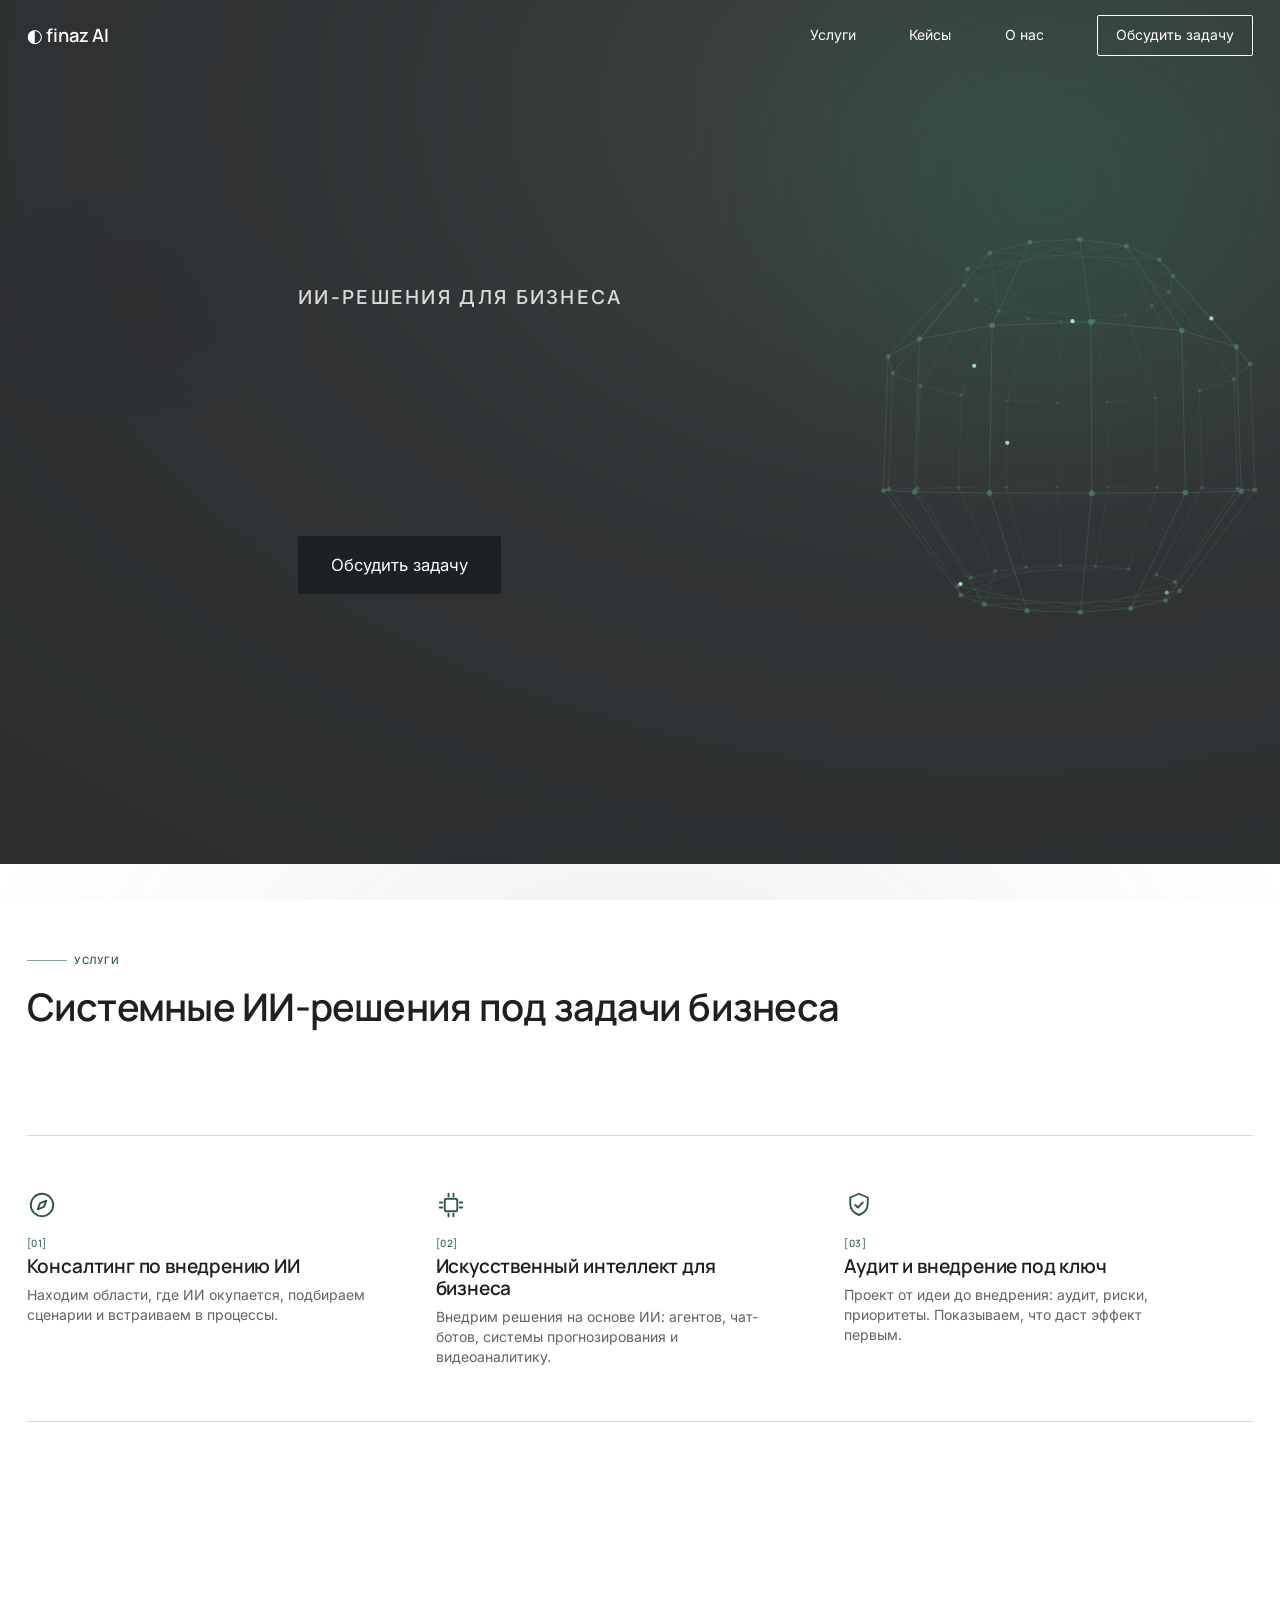
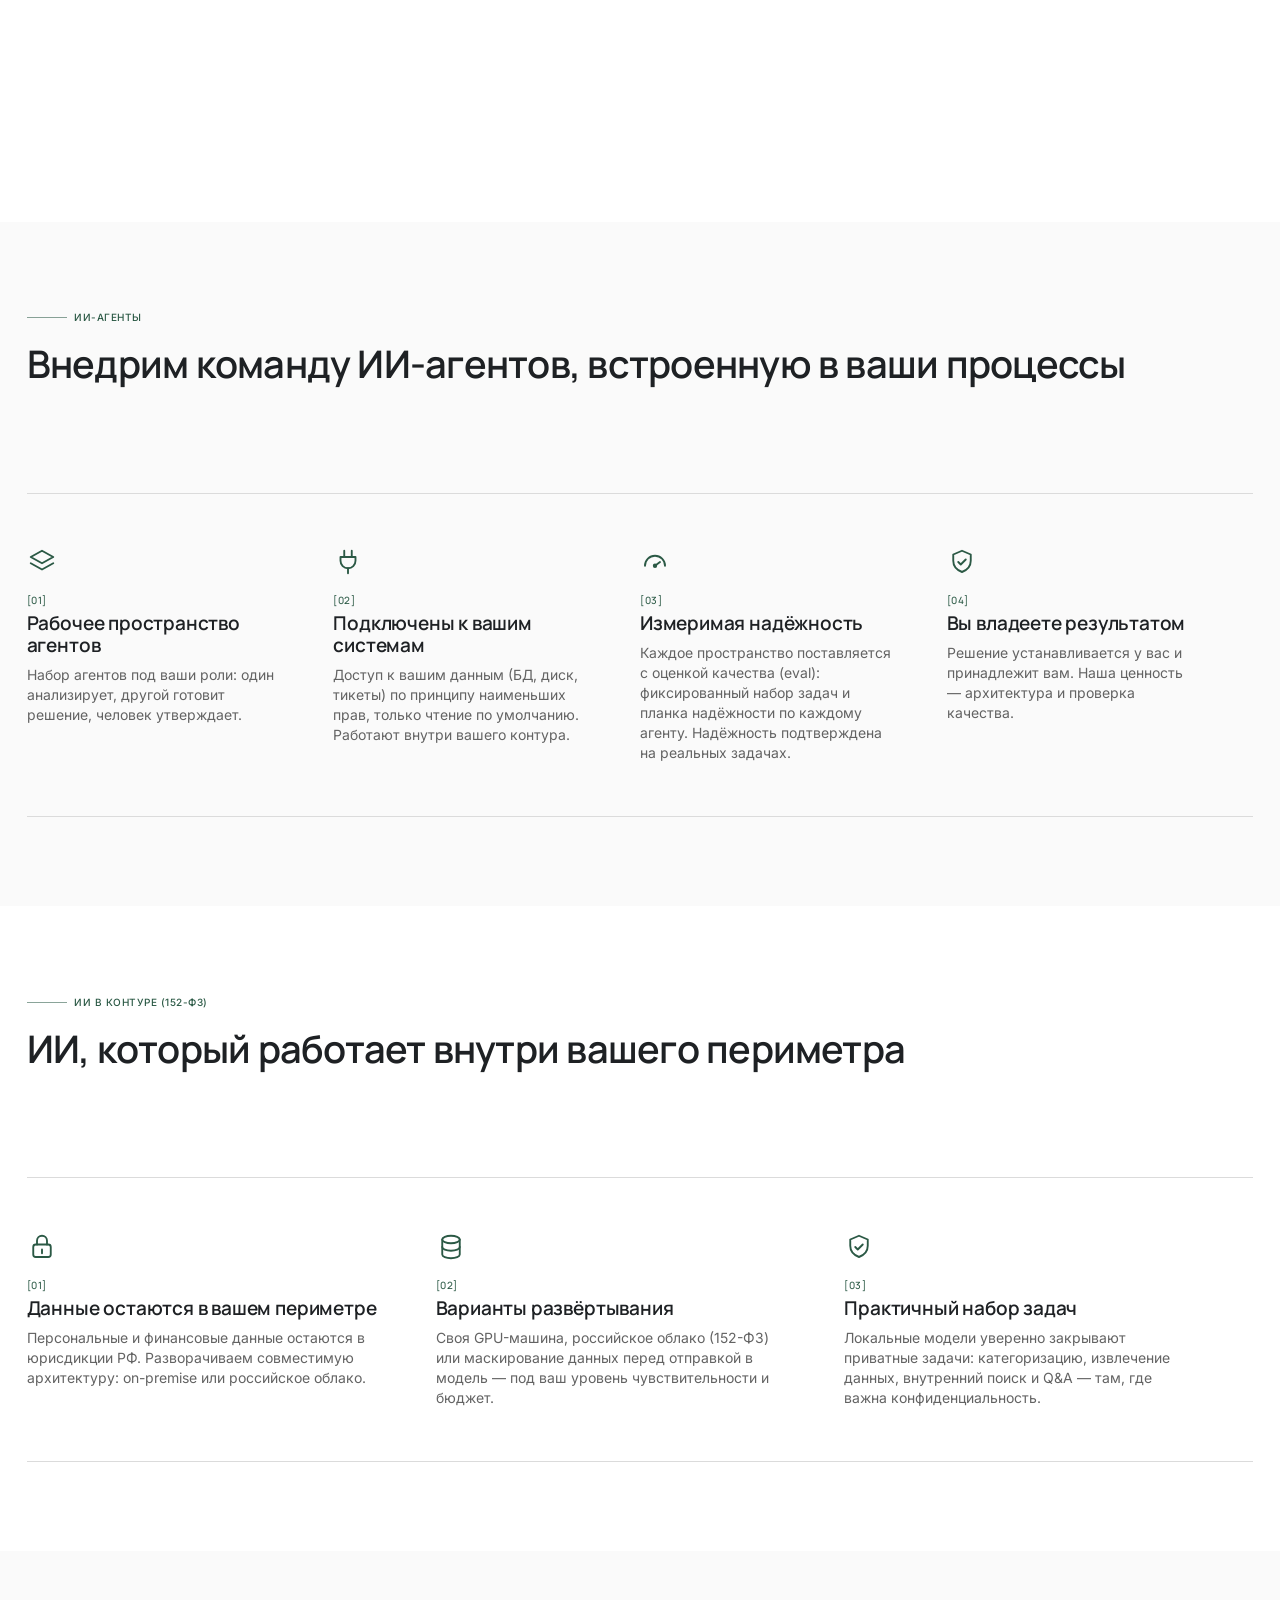
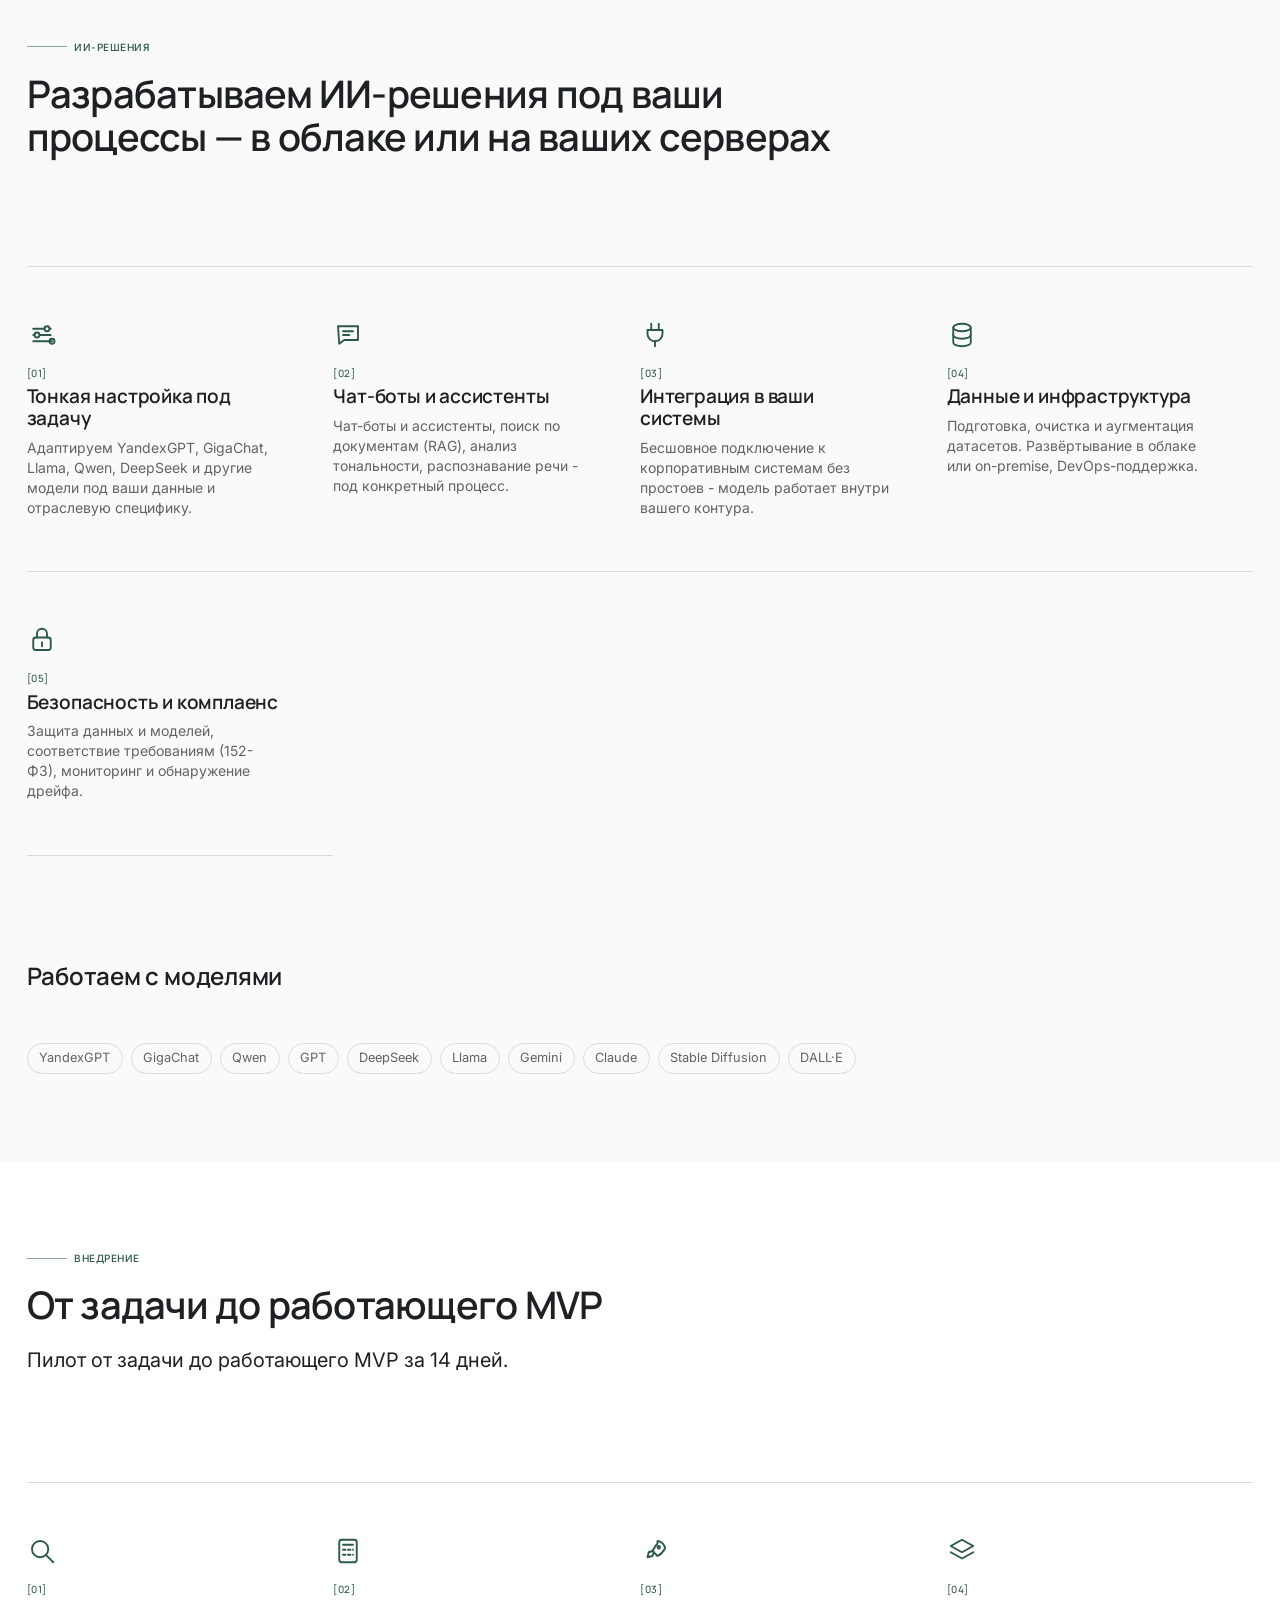
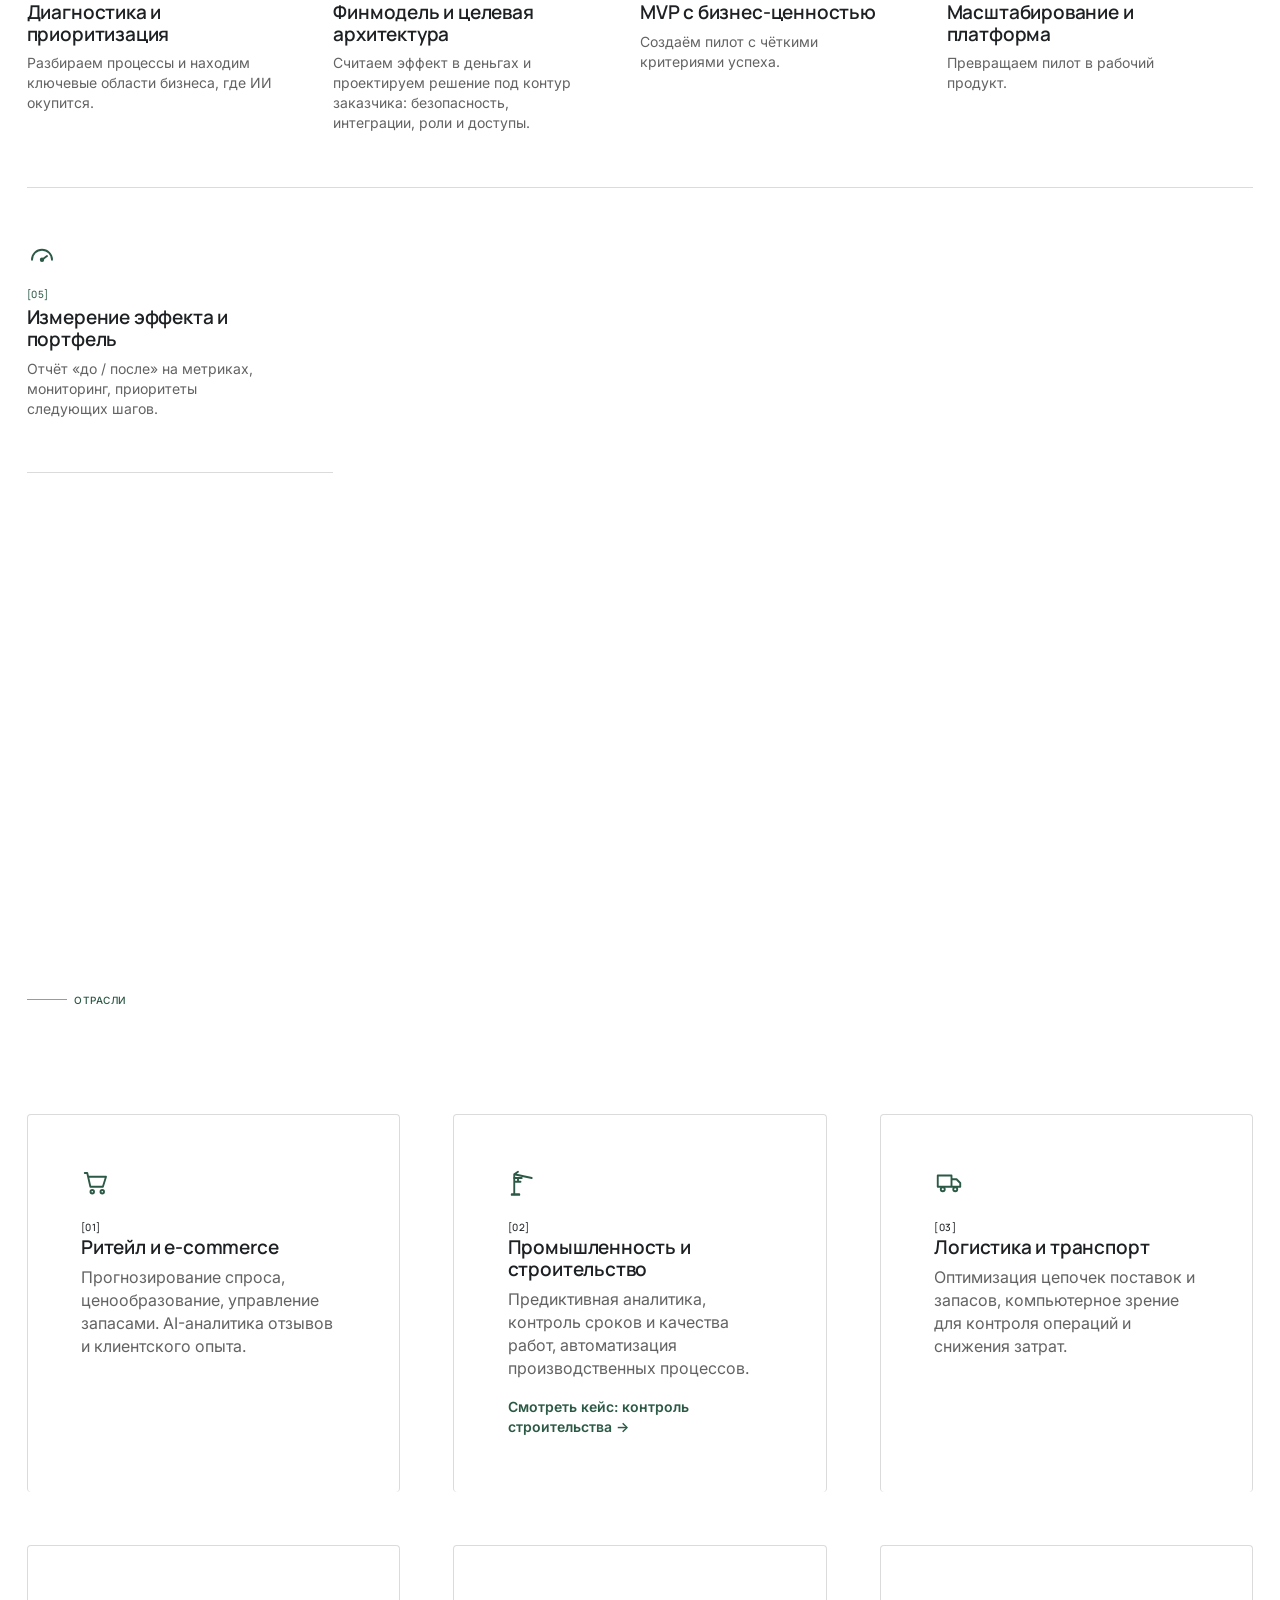
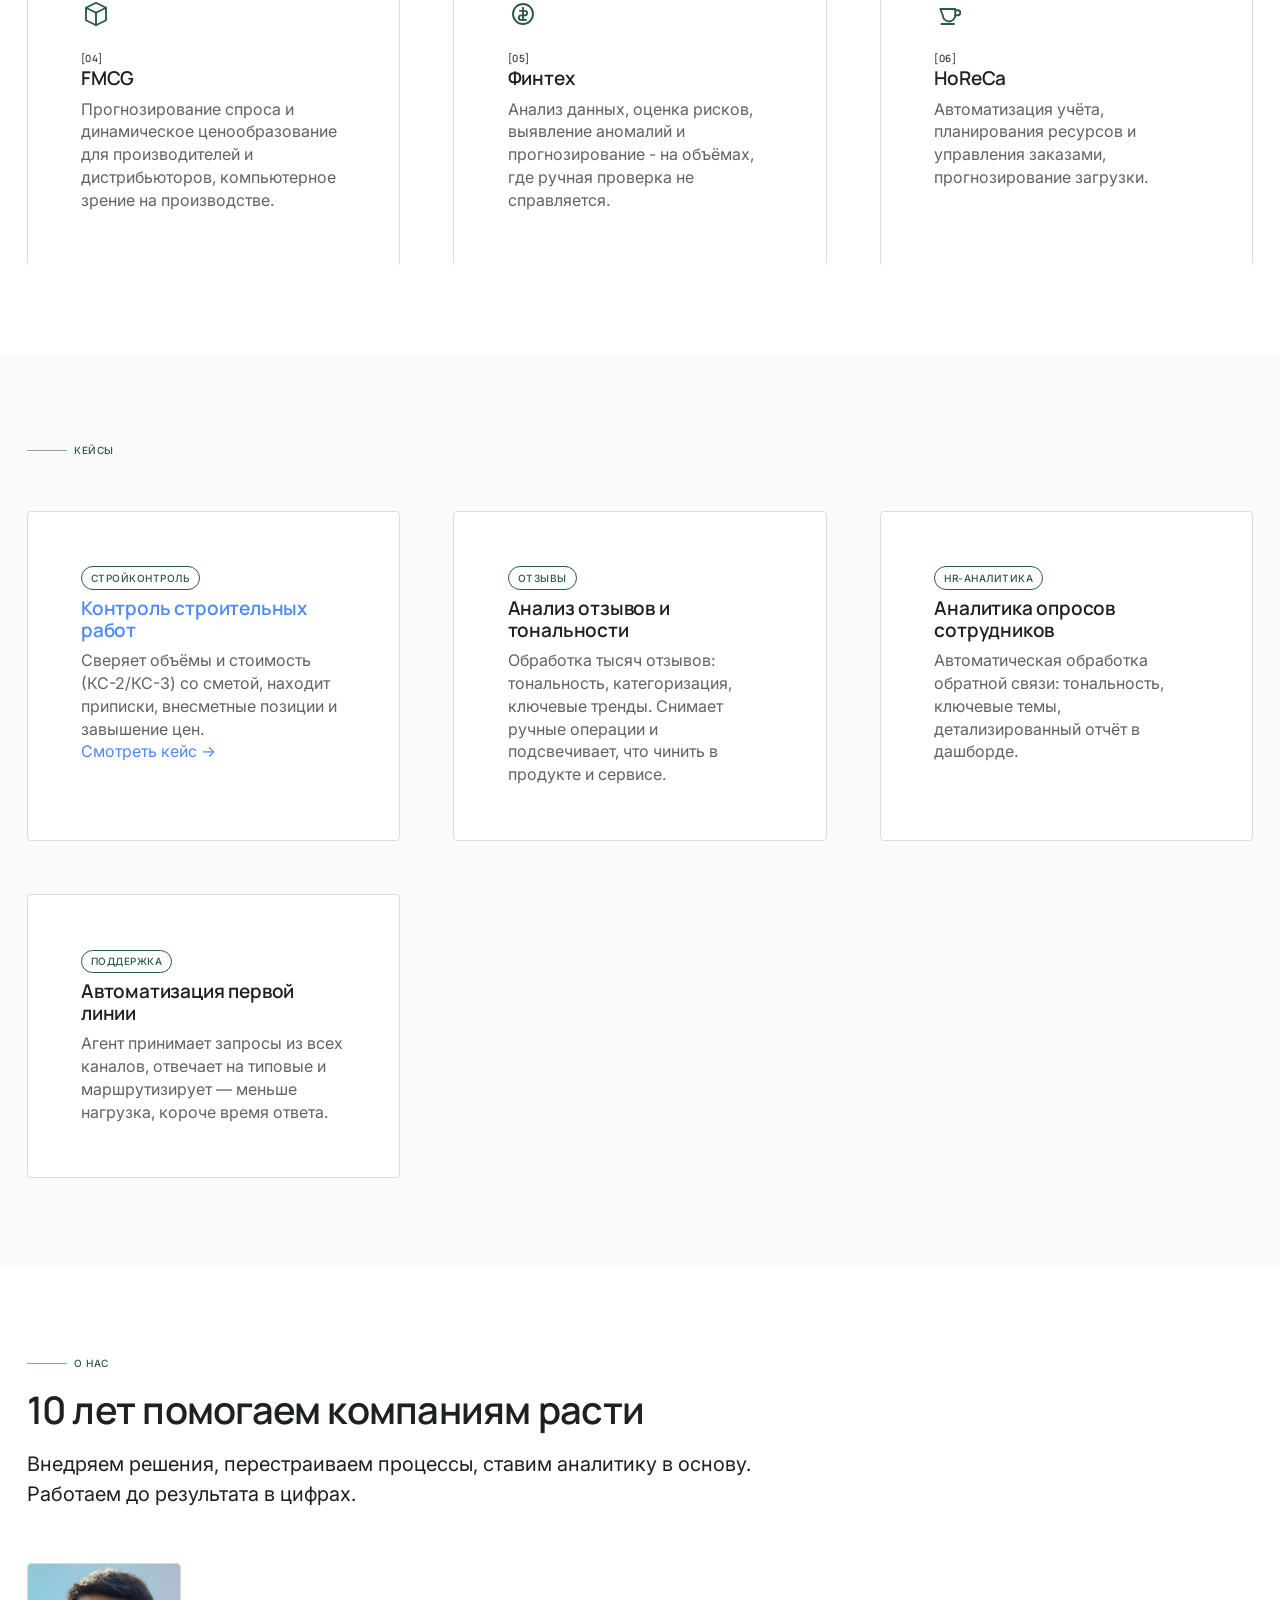
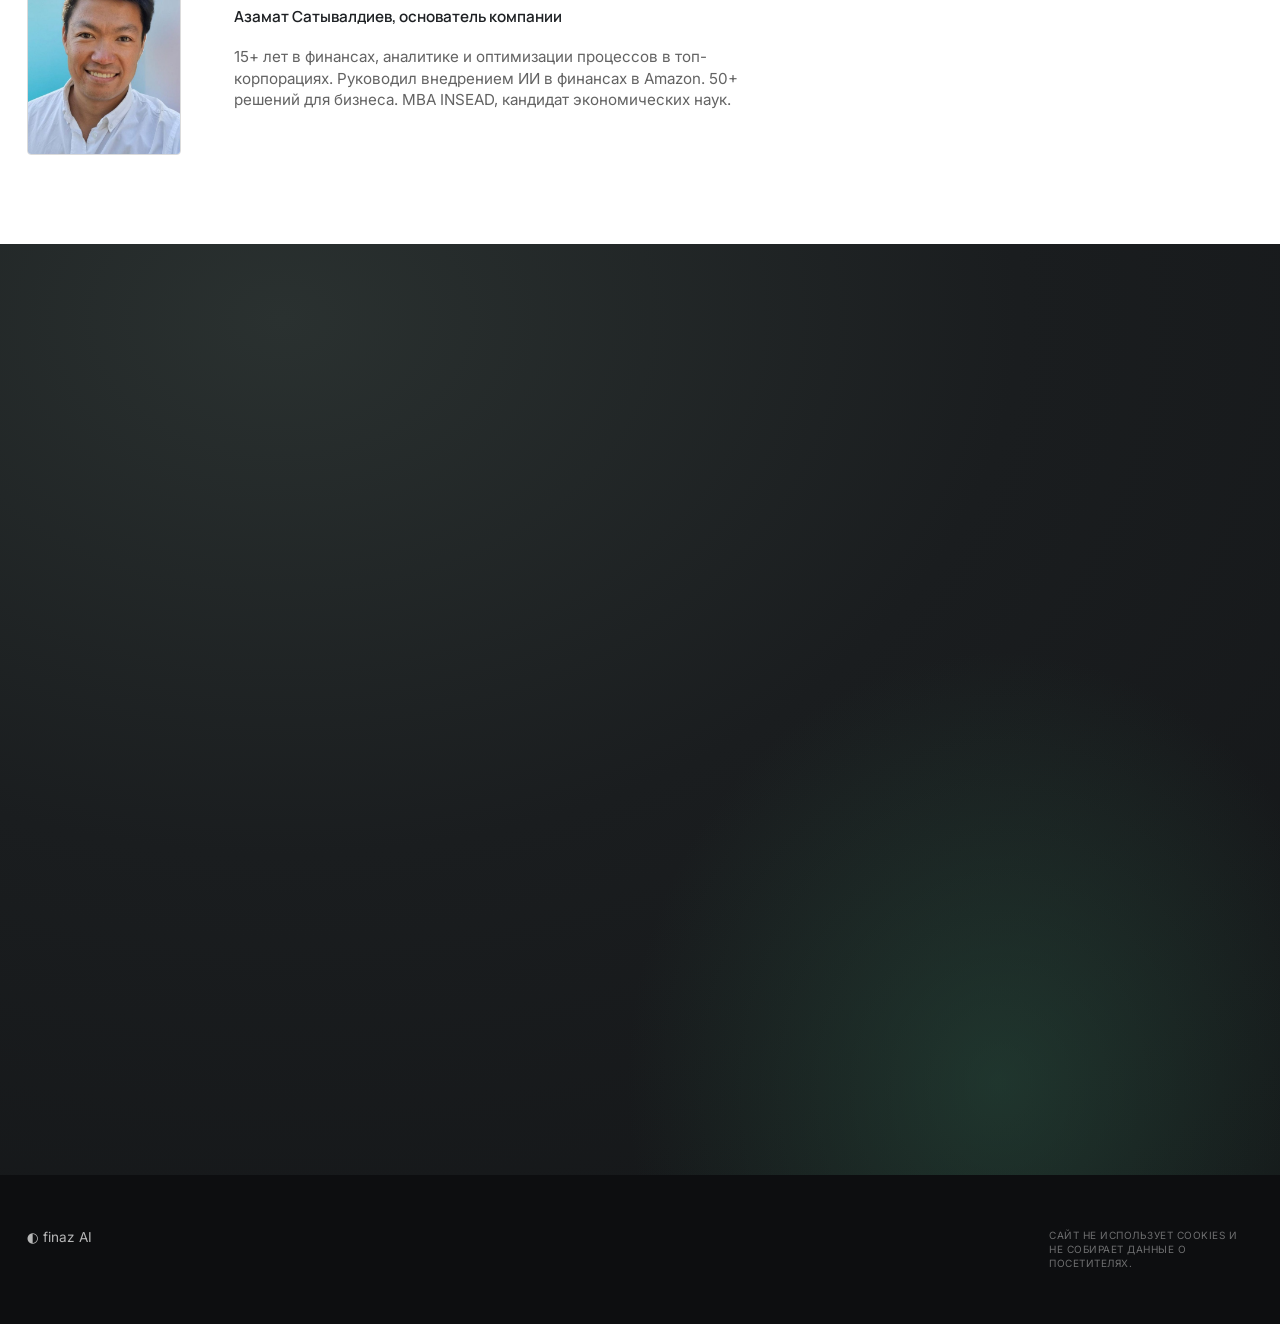
==== index.html @ cb2dfe04 "version local asset URLs so a deploy actually invalidates the cache GitHub Pages serves tokens.css /" ====
<!doctype html>
<html lang="ru">
<head>
  <meta charset="utf-8" />
  <meta name="viewport" content="width=device-width, initial-scale=1" />
  <title>finaz AI — ИИ-решения для бизнеса</title>
  <meta name="description" content="Создаём системные ИИ-решения: сначала диагностика процессов и финмодель эффекта, потом код. Фокус на измеримой ценности." />
  <!-- Favicon as an inline data-URI: the ◐ mark, no extra file to serve and
       no 404 in the console when the browser asks for /favicon.ico. -->
  <link rel="icon" href="data:image/svg+xml,%3Csvg xmlns='http://www.w3.org/2000/svg' viewBox='0 0 32 32'%3E%3Ccircle cx='16' cy='16' r='13' fill='none' stroke='%232b5945' stroke-width='3'/%3E%3Cpath d='M16 3a13 13 0 0 0 0 26z' fill='%232b5945'/%3E%3C/svg%3E" />
  <!-- Link preview for when the URL is pasted into Telegram/WhatsApp.
       og:url and og:image must be absolute - relative paths are not
       resolved by the scrapers. Update both if the domain changes. -->
  <meta property="og:type" content="website" />
  <meta property="og:title" content="finaz AI — ИИ-решения для бизнеса" />
  <meta property="og:description" content="15 лет помогаем компаниям расти: внедрение решений, перестройка процессов, аналитика в основе решений." />
  <meta property="og:url" content="https://financeazamat.github.io/finaz/" />
  <meta property="og:image" content="https://financeazamat.github.io/finaz/images/07-dashboard-analytics.jpg" />
  <!-- ?v= is a cache buster. GitHub Pages serves these with
       cache-control: max-age=600 and no fingerprint in the filename, so
       without it the browser keeps a stale copy after a deploy. BUMP THE
       NUMBER on every publish where tokens.css / bg.css / hero.js change. -->
  <link rel="stylesheet" href="tokens.css?v=7" />
  <link rel="stylesheet" href="bg.css?v=7" />
  <link rel="preconnect" href="https://fonts.googleapis.com" />
  <link rel="preconnect" href="https://fonts.gstatic.com" crossorigin />
  <link href="https://fonts.googleapis.com/css2?family=Manrope:wght@400;500;600;700&family=Inter:wght@400;500;600&display=swap&subset=cyrillic,latin" rel="stylesheet" />
  <style>
    *,*::before,*::after{box-sizing:border-box;margin:0;padding:0}
    html{scroll-behavior:smooth;-webkit-font-smoothing:antialiased;text-rendering:optimizeLegibility}
    body{font-family:var(--font-text);font-size:var(--body);line-height:var(--lh-body);color:var(--ink);background:var(--paper);overflow-x:hidden}
    .wrap{max-width:var(--max-width);margin-inline:auto;padding-inline:var(--gutter);position:relative}
    .narrow{max-width:52rem}

    /* --- Caption tier: 10px / 0.05em, the layer the display type is
       measured against. Applies to kickers, eyebrows, numbers, tags. --- */
    .kicker,.eyebrow,.num,.tag,.stack .k{
      font-size:var(--caption);letter-spacing:var(--tracking-caption);
      text-transform:uppercase;font-weight:500}
    h1,h2,h3{font-family:"Manrope",var(--font-display);font-weight:600;letter-spacing:var(--tracking-tight)}
    .logo,.num,.big,.intro-lede{font-family:"Manrope",var(--font-display)!important}
    h1{font-size:clamp(2.1rem,5vw,var(--h1));line-height:var(--lh-tight);text-wrap:balance}
    h2{font-size:clamp(1.5rem,3.2vw,var(--h2));line-height:var(--lh-snug);margin-bottom:var(--space-s);text-wrap:balance}
    h3{font-size:var(--h5);line-height:var(--lh-snug);margin-bottom:.4em;letter-spacing:-.01em}
    p{color:var(--muted-2);max-width:62ch}
    p+p{margin-top:var(--space-s)}
    strong{color:var(--ink);font-weight:600}
    a{color:var(--link);text-decoration:none;transition:color var(--dur) var(--ease)}
    a:hover{color:var(--ink)}

    /* anchored sections clear the fixed nav */
    section[id]{scroll-margin-top:84px}

    /* Nav */
    .nav{position:fixed;inset:0 0 auto 0;z-index:50;display:flex;align-items:center;justify-content:space-between;height:72px;padding-inline:var(--gutter);color:var(--paper);transition:background var(--dur) var(--ease),backdrop-filter var(--dur) var(--ease),color var(--dur) var(--ease),border-color var(--dur) var(--ease);border-bottom:1px solid transparent}
    .nav.scrolled{background:rgba(255,255,255,.9);backdrop-filter:blur(10px);color:var(--ink);border-bottom-color:var(--line)}
    .nav a{color:inherit}
    .nav .logo{font-family:var(--font-display);font-weight:600;font-size:1.15rem;letter-spacing:-.01em}
    .nav .links{display:flex;align-items:center;gap:var(--space-m)}
    .nav .links a.txtlink{font-size:var(--small)}
    @media(max-width:820px){.nav .links{gap:var(--space-s)}}
    @media(max-width:720px){.nav .links a.txtlink{display:none}}
    .btn{font-family:var(--font-text);font-size:var(--small);padding:.7em 1.3em;border:1px solid currentColor;border-radius:2px;background:transparent;color:inherit;cursor:pointer;transition:background var(--dur) var(--ease),color var(--dur) var(--ease),transform var(--dur-fast) var(--ease);display:inline-block}
    .btn:hover{background:var(--ink);color:var(--paper)}
    .nav.scrolled .btn:hover{background:var(--ink);color:var(--paper)}
    .btn:active{transform:translateY(1px)}
    .btn--solid{background:var(--ink);color:var(--paper);border-color:var(--ink)}
    .btn--solid:hover{background:var(--accent);border-color:var(--accent);color:#fff}
    .btn--lg{font-size:1.05rem;padding:.95em 1.9em}

    /* Hero */
    .hero{position:relative;overflow:hidden;min-height:96vh;display:grid;align-items:center;color:var(--paper);background:radial-gradient(120% 120% at 78% 12%,rgba(42,49,48,.9) 0%,rgba(26,29,31,.9) 46%,rgba(20,22,24,.9) 100%)}
    /* accent aurora bloom — the Palantir "glow" tell */
    .hero::after{content:"";position:absolute;inset:0;background:radial-gradient(42% 55% at 82% 22%,rgba(43,89,69,.5),transparent 68%);pointer-events:none;transform:translateY(var(--drift,0))}
    /* Layer order in the hero: gradient (element bg) < aurora ::after <
       chip canvas (z1) < copy (z2). */
    #hero-dots{position:absolute;inset:0;z-index:1;pointer-events:none}
    /* On phones the copy spans full width and the right-anchored 3D cloud
       lands under the headline - fade it there so type wins. */
    @media(max-width:720px){#hero-dots{opacity:.4}}
    /* Copy sits above the aurora ::after and the dot canvas. */
    .hero .wrap{position:relative;z-index:2}
    /* 15ch was tuned for the 80px h1; at 56px it forces 3 short lines. */
    .hero h1{max-width:19ch}
    .hero .lede{color:rgba(255,255,255,.82);font-size:clamp(1.05rem,2.4vw,1.2rem);margin-top:var(--space-s);max-width:56ch}
    .hero .cta{margin-top:var(--space-m);display:flex;gap:var(--space-s);flex-wrap:wrap}
    .kicker{font-family:var(--font-text);color:#fff;opacity:.7;margin-bottom:var(--space-s)}
    /* Hero kicker is bumped well off the 10px caption tier - it reads as a
       standfirst above the H1, not a micro-label. */
    .hero .kicker{font-size:clamp(.95rem,1.7vw,1.2rem);letter-spacing:.12em;opacity:.82}

    /* Sections + smooth seams between blocks */
    .section{padding-block:var(--section-v);position:relative}
    /* Section fills carry alpha so the fixed .bg wash (bg.css) tints
       them instead of every block being flat paper. It is a soft
       gradient with no edges in it, so this can sit lower than it had to
       when a drawn mesh was back there. */
    .section--alt{background:rgba(249,249,249,.72)}
    .section--dark{background:rgba(32,36,38,.94);color:var(--paper)}
    .section--dark h2{color:#fff}
    .section--dark p{color:rgba(255,255,255,.72)}
    /* soft gradient seam so the dark block eases in/out rather than hard-cutting */
    .section--dark::before,.section--dark::after{content:"";position:absolute;left:0;right:0;height:64px;pointer-events:none}
    .section--dark::before{top:0;background:linear-gradient(rgba(32,36,38,.55),rgba(32,36,38,0))}
    .section--dark::after{bottom:0;background:linear-gradient(rgba(32,36,38,0),rgba(32,36,38,.55))}
    /* accent aurora bloom on dark sections */
    .section--dark{overflow:hidden}
    .section--dark .wrap{position:relative;z-index:1}
    .section--dark .glow{position:absolute;inset:0;pointer-events:none;background:radial-gradient(40% 60% at 88% 8%,rgba(43,89,69,.42),transparent 66%)}
    /* eyebrow gets a leading hairline rule — the caption tier made structural */
    .eyebrow{font-family:var(--font-text);color:var(--accent);margin-bottom:var(--space-s);display:flex;align-items:center;gap:.75em}
    .eyebrow::before{content:"";width:2.5rem;height:1px;background:currentColor;opacity:.55;flex:none}
    .section--dark .eyebrow{color:#7fb59d}
    .lead{font-size:var(--lede);line-height:1.5;color:var(--ink);max-width:60ch;margin-bottom:var(--space-s)}
    .section--dark .lead{color:#fff}
    .section-note{font-size:.95rem;max-width:62ch}

    /* Founder card: portrait + short bio. The <img> currently points at a
       silhouette placeholder data-URI; drop his photo in at
       images/azamat.jpg and swap the src (portrait crop, ~4:5). */
    .founder{display:flex;gap:var(--space-m);align-items:center;margin-top:var(--space-m);flex-wrap:wrap}
    .founder-photo{flex:none;width:154px;height:192px;border-radius:4px;overflow:hidden;
      border:1px solid var(--line);background:var(--paper-soft)}
    .founder-photo img{width:100%;height:100%;object-fit:cover;display:block}
    .founder-bio{flex:1;min-width:260px}
    .founder-name{color:var(--ink);font-weight:600;font-family:"Manrope",var(--font-display);
      margin-bottom:.5em;font-size:1.05rem}
    .founder-bio p{font-size:.95rem;max-width:52ch}

    /* Numbered items */
    /* items sit on the column grid, separated by hairlines not just air */
    .items{display:grid;gap:0;grid-template-columns:repeat(auto-fit,minmax(280px,1fr));margin-top:var(--space-l);
      border-top:1px solid var(--line)}
    .items>*{padding:var(--space-m) var(--space-m) var(--space-m) 0;border-bottom:1px solid var(--line)}
    .section--dark .items,.section--dark .items>*{border-color:rgba(255,255,255,.12)}
    .item .num{font-family:var(--font-display);color:var(--accent);display:block;margin-bottom:.6em}
    .section--dark .item .num{color:#7fb59d}
    .item p{font-size:var(--small);max-width:38ch}
    .subhead{margin-top:var(--space-l);font-size:var(--h4)}

    /* Line-stroke icons — thin, geometric, accent-colored */
    .ico{width:30px;height:30px;display:block;margin-bottom:1em;color:var(--accent)}
    .ico svg{width:100%;height:100%;display:block;fill:none;stroke:currentColor;stroke-width:1.5;stroke-linecap:round;stroke-linejoin:round}
    .section--dark .ico,.card .ico{color:var(--accent)}
    .section--dark .ico{color:#7fb59d}

    /* Industries — clickable card variant */
    .item--link{position:relative;padding:var(--space-m);background:var(--paper);border:1px solid var(--line);border-radius:4px;transition:transform var(--dur) var(--ease),box-shadow var(--dur) var(--ease),border-color var(--dur) var(--ease)}
    .item--link:hover{transform:translateY(-6px);box-shadow:0 20px 40px -20px rgba(30,33,36,.35);border-color:var(--accent)}
    a.item--link,a.item--link:hover{color:var(--ink)}
    .item--link .case-link{display:inline-block;margin-top:var(--space-s);font-size:var(--small);color:var(--accent);font-weight:600}
    /* card grid opts out of the hairline-separator treatment */
    .items--cards{grid-template-columns:repeat(auto-fit,minmax(300px,1fr));gap:var(--space-m);border-top:0}
    .items--cards>*{border-bottom:0}
    .item--link p{max-width:none}

    /* Solution examples — tagged mini-cards */
    .ex{display:grid;gap:var(--space-m);grid-template-columns:repeat(auto-fit,minmax(280px,1fr));margin-top:var(--space-m)}
    .ex .card{padding:var(--space-m);background:var(--paper);border:1px solid var(--line);border-radius:4px;transition:transform var(--dur) var(--ease),box-shadow var(--dur) var(--ease),border-color var(--dur) var(--ease)}
    .ex .card:hover{transform:translateY(-4px);box-shadow:0 20px 40px -22px rgba(43,89,69,.5);border-color:var(--accent)}
    .tag{display:inline-block;color:var(--accent);border:1px solid var(--accent);border-radius:100px;padding:.35em .9em;margin-bottom:.8em}

    /* Artifacts list */
    .artifacts{display:grid;gap:var(--space-s) var(--space-m);grid-template-columns:repeat(auto-fit,minmax(320px,1fr));margin-top:var(--space-l);list-style:none}
    .artifacts li{padding-left:1.4em;position:relative;font-size:.98rem;color:var(--muted-2)}
    .artifacts li::before{content:"—";position:absolute;left:0;color:var(--accent)}
    .section--dark .artifacts li::before{color:#7fb59d}
    .artifacts strong{display:block;color:var(--ink);font-weight:600;margin-bottom:.15em}
    .section--dark .artifacts strong{color:#fff}
    .section--dark .artifacts li{color:rgba(255,255,255,.72)}

    /* Tech stack strip + model pills */
    .stack{display:grid;gap:var(--space-m);grid-template-columns:repeat(auto-fit,minmax(240px,1fr));margin-top:var(--space-l)}
    .stack .k{font-size:.72rem;letter-spacing:.1em;text-transform:uppercase;color:var(--accent);display:block;margin-bottom:.35em}
    .stack .v{font-size:.95rem;color:var(--muted-2)}
    .pills{display:flex;flex-wrap:wrap;gap:.5em;margin-top:var(--space-m);list-style:none}
    .pills li{font-size:.8rem;padding:.4em .9em;border:1px solid var(--line);border-radius:100px;color:var(--muted-2)}

    /* ============================================================
       MOTION SYSTEM — zero dependency.
       Layer 1: scroll-linked, runs off the main thread where the
                browser supports animation-timeline: view().
       Layer 2: IntersectionObserver, only as the fallback.
       Auto-stagger via --i, so 5- and 6-item grids reveal in
       sequence instead of as one block (the old .d1/.d2/.d3 cap).
       Budget: transform + opacity only, 120-300ms, no ambient loops.
       ============================================================ */
    .reveal{opacity:0;transform:translateY(var(--rise))}

    /* Layer 1 — scroll-driven. No JS, no observer, no paint on scroll. */
    @supports (animation-timeline: view()) {
      .reveal{animation:rise linear both;animation-timeline:view();
              animation-range:entry 4% cover 20%}
      @keyframes rise{to{opacity:1;transform:none}}
      /* Stagger inside a group: shift each item's range further in.
         calc() goes INSIDE the range, after the range-name - wrapping
         the name itself in calc() is invalid and silently drops the
         whole declaration, which is what flattened the old version. */
      .items>.reveal,.ex>.reveal{
        animation-range-start:entry calc(4% + var(--i,0) * 3%);
        animation-range-end:cover calc(20% + var(--i,0) * 3%)}
    }

    /* Layer 2 — fallback. .js-reveal is set by the script only when
       animation-timeline is unsupported, so the two never both run. */
    .js-reveal .reveal{transition:opacity var(--dur-slow) var(--ease-out),
                                 transform var(--dur-slow) var(--ease-out);
                       transition-delay:calc(var(--i,0) * var(--stagger))}
    .js-reveal .reveal.in{opacity:1;transform:none}

    /* ---- Technical figures: scroll-driven schematics ---------------
       Technique lifted from bklit's chart-reveal (their React/Motion
       component, rebuilt here in plain CSS - the page stays a zip file).
       Their load-bearing detail: reveal by growing a clipPath rect's
       WIDTH 0→full, never scaleX, because scaleX opens from the centre
       and reads as a zoom instead of a left-to-right readout.
       Here the reveal is bound to scroll position, so the schematic
       constructs itself as you read it and then holds. Still no loops.
       ---------------------------------------------------------------- */
    .figure{margin-top:var(--space-l);position:relative}
    .figure svg{width:100%;height:auto;display:block;overflow:visible}
    .fg-hair{stroke:var(--line);stroke-width:1;fill:none}
    .section--dark .fg-hair,.figure--dark .fg-hair{stroke:rgba(255,255,255,.13)}
    .fg-cap{font-family:var(--font-text);font-size:9px;letter-spacing:1.2px;
      fill:var(--muted);text-transform:uppercase}
    .figure--dark .fg-cap{fill:rgba(255,255,255,.45)}
    .fg-accent{stroke:var(--accent);fill:none;stroke-linecap:round;stroke-linejoin:round}
    .figure--dark .fg-accent{stroke:#8fd0b4}
    .fg-fill{fill:var(--accent)}
    .figure--dark .fg-fill{fill:#8fd0b4}
    .fg-lbl{font-family:var(--font-display);font-size:13px;fill:var(--ink);
      letter-spacing:var(--tracking-tight)}
    .fg-num{font-family:var(--font-text);font-size:9px;letter-spacing:1.2px;fill:var(--accent)}
    .fg-box{fill:none;stroke:var(--line);stroke-width:1}
    .fg-cell{fill:var(--accent)}

    /* The reveal wipe. Width is driven by scroll where supported. */
    .fg-wipe{width:0}
    @supports (animation-timeline: view()) {
      /* The wipe rect lives inside <defs> and is therefore NOT rendered,
         so its own view() timeline would never become active. Name the
         timeline on the rendered .figure instead and let the descendant
         rect reference it - no timeline-scope needed, it's an ancestor. */
      .figure{view-timeline-name:--fig;view-timeline-axis:block}
      .fg-wipe{animation:fgWipe linear both;animation-timeline:--fig;
               animation-range:entry 12% cover 48%}
      @keyframes fgWipe{to{width:var(--fw,1000px)}}
    }
    /* Fallback: one-shot transition when the observer marks it in. */
    .js-reveal .fg-wipe{transition:width 1.1s cubic-bezier(.85,0,.15,1)}
    .js-reveal .figure.in .fg-wipe{width:var(--fw,1000px)}
    /* No scroll timeline AND no JS reveal (i.e. reduced motion): show all. */
    @media(prefers-reduced-motion:reduce){
      .fg-wipe{width:var(--fw,1000px);animation:none;transition:none}
    }

    /* The figures are ~1200 viewBox units wide and scale to fit. On a
       phone that scale is ~0.37, so a 9-unit caption renders at ~3px -
       unreadable. Text inside an SVG is sized in USER units, so the
       compensation is to bump the unit size, not the rendered px. */
    @media(max-width:720px){
      .figure{margin-top:var(--space-m)}
      .fg-cap,.fg-num{font-size:24px;letter-spacing:2.5px}
      .fg-lbl{font-size:34px}
      /* At a 24-unit caption the gantt's 30-unit row pitch no longer
         clears its own bars, so the per-bar labels drop out. The five
         numbered steps sit directly above the figure and already name
         them; what the figure has to carry on a phone is the SHAPE of
         the schedule and the day axis, and both survive. */
      #process .fg-bar-lbl{display:none}
      /* Same cause in the pipeline figure: a 34-unit label no longer
         fits a 200-unit box. Widen the boxes and re-point the arrows
         into the remaining gaps rather than shrink the text back. */
      #services .fg-box{width:250px}
      #services .fg-arrow{display:none}
    }

    /* NOTE: the .draw scroll-drawn-hairline system lived here. Its only
       target on this page was the chip SVG, replaced by the self-drawing
       hero figure (.fig-*), so it was removed rather than left inert.
       case.html never used it either. */

    @media(prefers-reduced-motion:reduce){
      .reveal{opacity:1;transform:none;animation:none}
    }

    /* CTA + footer */
    .cta-band{padding-block:var(--space-l)}
    .cta-band h2{max-width:22ch}
    .cta-band p{margin-top:var(--space-s)}
    /* gradient CTA — matches hero, keeps homepage image-light */
    .cta-band--grad{position:relative;overflow:hidden;color:var(--paper);background:radial-gradient(120% 120% at 22% 8%,#2a3130 0%,#1a1d1f 48%,#141618 100%)}
    .cta-band--grad::after{content:"";position:absolute;inset:0;pointer-events:none;background:radial-gradient(44% 70% at 78% 90%,rgba(43,89,69,.45),transparent 66%)}
    .cta-band--grad .wrap{position:relative;z-index:1}
    .cta-band--grad h2{color:#fff}
    .cta-band--grad p{color:rgba(255,255,255,.8)}
    /* contact row: text links, hairline-separated, not a second button set —
       the primary CTA above should stay the only button in the band */
    .contacts{display:flex;flex-wrap:wrap;gap:0 var(--space-m);margin-top:var(--space-m);list-style:none}
    .contacts a{color:rgba(255,255,255,.82);font-size:var(--small);padding-block:.35em;border-bottom:1px solid rgba(255,255,255,.28);transition:color var(--dur) var(--ease),border-color var(--dur) var(--ease)}
    .contacts a:hover{color:#fff;border-color:#fff}
    footer{background:#0d0e10;color:rgba(255,255,255,.55);padding-block:var(--space-m);font-size:.85rem}
    footer .wrap{display:flex;justify-content:space-between;flex-wrap:wrap;gap:var(--space-s)}
    footer a{color:rgba(255,255,255,.7)}
    .cookie-note{margin:0;font-size:var(--caption);letter-spacing:var(--tracking-caption);
      text-transform:uppercase;color:rgba(255,255,255,.4);max-width:34ch}
    .draft-flag{position:fixed;bottom:14px;right:14px;z-index:60;background:var(--error);color:#fff;font-size:.7rem;letter-spacing:.05em;padding:.4em .8em;border-radius:2px;font-family:var(--font-text);opacity:.9}

    /* --- Responsive rhythm: tighten spacing on laptop-small and mobile --- */
    @media(max-width:900px){
      :root{--section-v:4rem;--space-l:4rem;--space-m:2.4rem}
      .hero{min-height:90vh}
    }
    @media(max-width:560px){
      :root{--section-v:3rem;--space-l:3rem;--space-m:2rem;--gutter:1.25rem}
      .hero{min-height:86vh}
      .items,.ex,.stack{gap:var(--space-s)}
      .draft-flag{font-size:.62rem;bottom:8px;right:8px}
      footer .wrap{justify-content:center;text-align:center}
      /* One CTA on mobile. The fixed nav button is the single "Обсудить
         задачу" and it stays put while scrolling; the hero's own button is
         a duplicate on a small screen, so hide it here only. */
      .hero .cta{display:none}
      .founder-photo{width:120px;height:150px}
    }
  </style>
</head>
<body>

  <!-- Page atmosphere: a fixed, static low-light gradient wash behind
       every section (bg.css). No SVG, no JS, no motion - the drawn
       lattice lives only in the hero now. Decorative only. -->
  <div class="bg" aria-hidden="true"></div>

  <!-- Icon sprite (thin-stroke, 24×24 viewBox) -->
  <svg width="0" height="0" style="position:absolute" aria-hidden="true" focusable="false">
    <symbol id="i-compass" viewBox="0 0 24 24"><circle cx="12" cy="12" r="9"/><path d="M15.5 8.5l-2 5-5 2 2-5z"/></symbol>
    <symbol id="i-chip" viewBox="0 0 24 24"><rect x="7" y="7" width="10" height="10" rx="1.5"/><path d="M10 3v2M14 3v2M10 19v2M14 19v2M3 10h2M3 14h2M19 10h2M19 14h2"/></symbol>
    <symbol id="i-chart" viewBox="0 0 24 24"><path d="M4 4v16h16"/><path d="M8 15l3-4 3 2 4-6"/></symbol>
    <symbol id="i-shield" viewBox="0 0 24 24"><path d="M12 3l7 3v5c0 4.5-3 7.5-7 9-4-1.5-7-4.5-7-9V6z"/><path d="M9 12l2 2 4-4"/></symbol>
    <symbol id="i-target" viewBox="0 0 24 24"><circle cx="12" cy="12" r="8"/><circle cx="12" cy="12" r="3.5"/><path d="M12 2v3M12 19v3M2 12h3M19 12h3"/></symbol>
    <symbol id="i-sliders" viewBox="0 0 24 24"><path d="M5 7h9M18 7h1M5 12h1M10 12h9M5 17h13M20 17h-1"/><circle cx="16" cy="7" r="2"/><circle cx="8" cy="12" r="2"/><circle cx="20" cy="17" r="2"/></symbol>
    <symbol id="i-chat" viewBox="0 0 24 24"><path d="M4 5h16v11H9l-4 3z"/><path d="M8 9h8M8 12h5"/></symbol>
    <symbol id="i-plug" viewBox="0 0 24 24"><path d="M9 3v5M15 3v5"/><path d="M6 8h12v3a6 6 0 01-12 0z"/><path d="M12 17v4"/></symbol>
    <symbol id="i-database" viewBox="0 0 24 24"><ellipse cx="12" cy="6" rx="7" ry="3"/><path d="M5 6v6c0 1.7 3.1 3 7 3s7-1.3 7-3V6"/><path d="M5 12v6c0 1.7 3.1 3 7 3s7-1.3 7-3v-6"/></symbol>
    <symbol id="i-lock" viewBox="0 0 24 24"><rect x="5" y="10" width="14" height="10" rx="2"/><path d="M8 10V7a4 4 0 018 0v3"/><path d="M12 14v3"/></symbol>
    <symbol id="i-search" viewBox="0 0 24 24"><circle cx="10.5" cy="10.5" r="6.5"/><path d="M15.5 15.5L21 21"/></symbol>
    <symbol id="i-calc" viewBox="0 0 24 24"><rect x="5" y="3" width="14" height="18" rx="2"/><path d="M8 7h8M8 11h2M12 11h2M16 11h.01M8 15h2M12 15h2M16 15h.01"/></symbol>
    <symbol id="i-rocket" viewBox="0 0 24 24"><path d="M14 4c3 0 6 3 6 6-2 4-6 6-6 6l-4-4s2-4 4-6c0-1 0-2 0-2z"/><path d="M10 12l-3 1-1 4 4-1 1-3"/><circle cx="15" cy="9" r="1"/></symbol>
    <symbol id="i-layers" viewBox="0 0 24 24"><path d="M12 3l9 5-9 5-9-5z"/><path d="M3 13l9 5 9-5"/></symbol>
    <symbol id="i-gauge" viewBox="0 0 24 24"><path d="M4 15a8 8 0 1116 0"/><path d="M12 15l4-3"/><circle cx="12" cy="15" r="1"/></symbol>
    <symbol id="i-cart" viewBox="0 0 24 24"><path d="M3 4h2l2.5 11h10L20 7H6.5"/><circle cx="9" cy="19" r="1.4"/><circle cx="17" cy="19" r="1.4"/></symbol>
    <symbol id="i-crane" viewBox="0 0 24 24"><path d="M5 21V5l14 3M5 5l3-2"/><path d="M5 8h6M8 8v3M8 11h-2M8 11h2"/><rect x="3" y="21" width="6" height="0.5"/></symbol>
    <symbol id="i-truck" viewBox="0 0 24 24"><path d="M3 6h11v9H3zM14 9h4l3 3v3h-7z"/><circle cx="7" cy="17" r="1.6"/><circle cx="17" cy="17" r="1.6"/></symbol>
    <symbol id="i-box" viewBox="0 0 24 24"><path d="M12 3l8 4v10l-8 4-8-4V7z"/><path d="M4 7l8 4 8-4M12 11v10"/></symbol>
    <symbol id="i-coin" viewBox="0 0 24 24"><circle cx="12" cy="12" r="8"/><path d="M12 7v10M9.5 9.5h4a1.8 1.8 0 010 3.6h-3a1.8 1.8 0 000 3.6h4"/></symbol>
    <symbol id="i-cup" viewBox="0 0 24 24"><path d="M5 8h12v5a5 5 0 01-10 0z"/><path d="M17 9h2a2 2 0 010 4h-2"/><path d="M6 20h10"/></symbol>
  </svg>

  <nav class="nav">
    <a href="index.html" class="logo">◐ finaz AI</a>
    <div class="links">
      <a href="#services" class="txtlink">Услуги</a>
      <a href="#cases" class="txtlink">Кейсы</a>
      <a href="#about" class="txtlink">О нас</a>
      <a href="#cta" class="btn">Обсудить задачу</a>
    </div>
  </nav>

  <header class="hero">
    <!-- Dot-field canvas: sparse pulsing points, weighted to the right half
         so they never sit under the headline (see hero.js). Sits above the
         gradient and aurora, below the copy (z-index below). -->
    <canvas id="hero-dots" aria-hidden="true"></canvas>
    <div class="wrap">
      <div class="hero-copy">
        <p class="kicker reveal">ИИ-решения для бизнеса</p>
        <!-- No hard <br>: at 56px the balanced wrap is more robust across
             viewports than a fixed break tuned for 80px. -->
        <h1 class="reveal">Технологии, которые дают измеримый результат</h1>
        <div class="cta reveal">
          <a href="#cta" class="btn btn--solid btn--lg">Обсудить задачу</a>
        </div>
      </div>
    </div>
  </header>

  <!-- Услуги -->
  <section class="section" id="services">
    <div class="wrap">
      <p class="eyebrow reveal">Услуги</p>
      <h2 class="reveal">Системные ИИ-решения под задачи бизнеса</h2>
      <div class="items">
        <div class="item reveal"><span class="ico"><svg><use href="#i-compass"/></svg></span><span class="num">[01]</span><h3>Консалтинг по внедрению ИИ</h3><p>Находим области, где ИИ окупается, подбираем сценарии и встраиваем в процессы.</p></div>
        <div class="item reveal"><span class="ico"><svg><use href="#i-chip"/></svg></span><span class="num">[02]</span><h3>Искусственный интеллект для бизнеса</h3><p>Внедрим решения на основе ИИ: агентов, чат-ботов, системы прогнозирования и видеоаналитику.</p></div>
        <div class="item reveal"><span class="ico"><svg><use href="#i-shield"/></svg></span><span class="num">[03]</span><h3>Аудит и внедрение под ключ</h3><p>Проект от идеи до внедрения: аудит, риски, приоритеты. Показываем, что даст эффект первым.</p></div>
      </div>

      <!-- Figure: the pipeline the four services add up to. Constructs
           itself left-to-right as the section scrolls in, then holds. -->
      <div class="figure" aria-hidden="true">
        <svg viewBox="0 0 1200 200" role="img">
          <defs>
            <clipPath id="wipePipe">
              <rect class="fg-wipe" style="--fw:1200px" x="0" y="0" height="200"/>
            </clipPath>
          </defs>
          <g clip-path="url(#wipePipe)">
            <path class="fg-hair" d="M0 100 H1200"/>
            <g class="fg-hair"><path d="M40 60 V140"/><path d="M330 60 V140"/>
              <path d="M620 60 V140"/><path d="M910 60 V140"/><path d="M1160 60 V140"/></g>
            <g>
              <rect class="fg-box" x="40" y="76" width="200" height="48"/>
              <rect class="fg-box" x="330" y="76" width="200" height="48"/>
              <rect class="fg-box" x="620" y="76" width="200" height="48"/>
              <rect class="fg-box" x="910" y="76" width="200" height="48"/>
            </g>
            <g class="fg-num">
              <text x="40" y="60">01</text><text x="330" y="60">02</text>
              <text x="620" y="60">03</text><text x="910" y="60">04</text>
            </g>
            <g class="fg-lbl">
              <text x="52" y="106">Данные</text><text x="342" y="106">Сценарий</text>
              <text x="632" y="106">Модель</text><text x="922" y="106">Решение</text>
            </g>
            <g class="fg-accent fg-arrow" stroke-width="1.5">
              <path d="M240 100 H322 M316 94 l6 6 -6 6"/>
              <path d="M530 100 H612 M606 94 l6 6 -6 6"/>
              <path d="M820 100 H902 M896 94 l6 6 -6 6"/>
            </g>
            <g class="fg-cap"><text x="40" y="166">вход</text>
              <text x="1064" y="166">эффект</text></g>
          </g>
        </svg>
      </div>
    </div>
  </section>

  <!-- ИИ-агенты: the productized differentiator (installable, owned, eval-backed) -->
  <section class="section section--alt" id="agents">
    <div class="wrap">
      <p class="eyebrow reveal">ИИ-агенты</p>
      <h2 class="reveal">Внедрим команду ИИ-агентов,
        встроенную в ваши процессы</h2>
      <div class="items">
        <div class="item reveal"><span class="ico"><svg><use href="#i-layers"/></svg></span><span class="num">[01]</span><h3>Рабочее пространство агентов</h3><p>Набор агентов под ваши роли: один анализирует, другой готовит решение, человек утверждает.</p></div>
        <div class="item reveal"><span class="ico"><svg><use href="#i-plug"/></svg></span><span class="num">[02]</span><h3>Подключены к вашим системам</h3><p>Доступ к вашим данным (БД, диск, тикеты) по принципу наименьших прав, только чтение по умолчанию. Работают внутри вашего контура.</p></div>
        <div class="item reveal"><span class="ico"><svg><use href="#i-gauge"/></svg></span><span class="num">[03]</span><h3>Измеримая надёжность</h3><p>Каждое пространство поставляется с оценкой качества (eval): фиксированный набор задач и планка надёжности по каждому агенту. Надёжность подтверждена на реальных задачах.</p></div>
        <div class="item reveal"><span class="ico"><svg><use href="#i-shield"/></svg></span><span class="num">[04]</span><h3>Вы владеете результатом</h3><p>Решение устанавливается у вас и принадлежит вам. Наша ценность — архитектура и проверка качества.</p></div>
      </div>
    </div>
  </section>

  <!-- ИИ в контуре / on-prem: the 152-ФЗ residency wedge -->
  <section class="section" id="onprem">
    <div class="wrap">
      <p class="eyebrow reveal">ИИ в контуре (152-ФЗ)</p>
      <h2 class="reveal">ИИ, который работает внутри вашего периметра</h2>
      <div class="items">
        <div class="item reveal"><span class="ico"><svg><use href="#i-lock"/></svg></span><span class="num">[01]</span><h3>Данные остаются в вашем периметре</h3><p>Персональные и финансовые данные остаются в юрисдикции РФ. Разворачиваем совместимую архитектуру: on-premise или российское облако.</p></div>
        <div class="item reveal"><span class="ico"><svg><use href="#i-database"/></svg></span><span class="num">[02]</span><h3>Варианты развёртывания</h3><p>Своя GPU-машина, российское облако (152-ФЗ) или маскирование данных перед отправкой в модель — под ваш уровень чувствительности и бюджет.</p></div>
        <div class="item reveal"><span class="ico"><svg><use href="#i-shield"/></svg></span><span class="num">[03]</span><h3>Практичный набор задач</h3><p>Локальные модели уверенно закрывают приватные задачи: категоризацию, извлечение данных, внутренний поиск и Q&A — там, где важна конфиденциальность.</p></div>
      </div>
    </div>
  </section>

  <!-- LLM -->
  <section class="section section--alt" id="llm">
    <div class="wrap">
      <p class="eyebrow reveal">ИИ-решения</p>
      <h2 class="reveal">Разрабатываем ИИ-решения под ваши процессы — в облаке или на ваших серверах</h2>
      <div class="items">
        <div class="item reveal"><span class="ico"><svg><use href="#i-sliders"/></svg></span><span class="num">[01]</span><h3>Тонкая настройка под задачу</h3><p>Адаптируем YandexGPT, GigaChat, Llama, Qwen, DeepSeek и другие модели под ваши данные и отраслевую специфику.</p></div>
        <div class="item reveal"><span class="ico"><svg><use href="#i-chat"/></svg></span><span class="num">[02]</span><h3>Чат-боты и ассистенты</h3><p>Чат-боты и ассистенты, поиск по документам (RAG), анализ тональности, распознавание речи - под конкретный процесс.</p></div>
        <div class="item reveal"><span class="ico"><svg><use href="#i-plug"/></svg></span><span class="num">[03]</span><h3>Интеграция в ваши системы</h3><p>Бесшовное подключение к корпоративным системам без простоев - модель работает внутри вашего контура.</p></div>
        <div class="item reveal"><span class="ico"><svg><use href="#i-database"/></svg></span><span class="num">[04]</span><h3>Данные и инфраструктура</h3><p>Подготовка, очистка и аугментация датасетов. Развёртывание в облаке или on-premise, DevOps-поддержка.</p></div>
        <div class="item reveal"><span class="ico"><svg><use href="#i-lock"/></svg></span><span class="num">[05]</span><h3>Безопасность и комплаенс</h3><p>Защита данных и моделей, соответствие требованиям (152-ФЗ), мониторинг и обнаружение дрейфа.</p></div>
      </div>

      <h3 class="subhead reveal">Работаем с моделями</h3>
      <ul class="pills reveal">
        <li>YandexGPT</li><li>GigaChat</li><li>Qwen</li><li>GPT</li><li>DeepSeek</li>
        <li>Llama</li><li>Gemini</li><li>Claude</li><li>Stable Diffusion</li><li>DALL·E</li>
      </ul>
    </div>
  </section>

  <!-- Внедрение -->
  <section class="section" id="process">
    <div class="wrap">
      <p class="eyebrow reveal">Внедрение</p>
      <h2 class="reveal">От задачи до работающего MVP</h2>
      <p class="lead reveal">Пилот от задачи до работающего MVP за 14 дней.</p>
      <div class="items">
        <div class="item reveal"><span class="ico"><svg><use href="#i-search"/></svg></span><span class="num">[01]</span><h3>Диагностика и приоритизация</h3><p>Разбираем процессы и находим ключевые области бизнеса, где ИИ окупится.</p></div>
        <div class="item reveal"><span class="ico"><svg><use href="#i-calc"/></svg></span><span class="num">[02]</span><h3>Финмодель и целевая архитектура</h3><p>Считаем эффект в деньгах и проектируем решение под контур заказчика: безопасность, интеграции, роли и доступы.</p></div>
        <div class="item reveal"><span class="ico"><svg><use href="#i-rocket"/></svg></span><span class="num">[03]</span><h3>MVP с бизнес-ценностью</h3><p>Создаём пилот с чёткими критериями успеха.</p></div>
        <div class="item reveal"><span class="ico"><svg><use href="#i-layers"/></svg></span><span class="num">[04]</span><h3>Масштабирование и платформа</h3><p>Превращаем пилот в рабочий продукт.</p></div>
        <div class="item reveal"><span class="ico"><svg><use href="#i-gauge"/></svg></span><span class="num">[05]</span><h3>Измерение эффекта и портфель</h3><p>Отчёт «до / после» на метриках, мониторинг, приоритеты следующих шагов.</p></div>
      </div>

      <!-- Figure: the 10-day schedule as a real gantt, not a metaphor.
           Day marks are 1-10; the bars are the five steps above.
           Same clip wipe, so it fills in as you read the section. -->
      <div class="figure" aria-hidden="true">
        <svg viewBox="0 0 1200 230" role="img">
          <defs>
            <clipPath id="wipeGantt">
              <rect class="fg-wipe" style="--fw:1200px" x="0" y="0" height="230"/>
            </clipPath>
          </defs>
          <g clip-path="url(#wipeGantt)">
            <!-- day grid: 10 columns of 112px from x=40 -->
            <g class="fg-hair">
              <path d="M40 30 V200"/><path d="M152 30 V200"/><path d="M264 30 V200"/>
              <path d="M376 30 V200"/><path d="M488 30 V200"/><path d="M600 30 V200"/>
              <path d="M712 30 V200"/><path d="M824 30 V200"/><path d="M936 30 V200"/>
              <path d="M1048 30 V200"/><path d="M1160 30 V200"/>
              <path d="M40 200 H1160"/>
            </g>
            <!-- Day axis spans 1-14 to match the lead copy. The 10 columns
                 are relabelled across that span (decorative schematic, not a
                 real per-day grid) rather than redrawing the geometry. -->
            <g class="fg-cap">
              <text x="40" y="22">Д1</text><text x="264" y="22">Д4</text>
              <text x="600" y="22">Д8</text><text x="936" y="22">Д12</text>
              <text x="1108" y="22">Д14</text>
            </g>
            <!-- five bars, one per step, offset like a real schedule -->
            <g class="fg-fill">
              <rect x="40"  y="46"  width="224" height="14"/>
              <rect x="208" y="76"  width="280" height="14"/>
              <rect x="432" y="106" width="392" height="14"/>
              <rect x="768" y="136" width="280" height="14"/>
              <rect x="992" y="166" width="168" height="14"/>
            </g>
            <g class="fg-num fg-bar-lbl">
              <text x="40"  y="42">01 ДИАГНОСТИКА</text>
              <text x="208" y="72">02 ФИНМОДЕЛЬ И АРХИТЕКТУРА</text>
              <text x="432" y="102">03 MVP</text>
              <text x="768" y="132">04 МАСШТАБИРОВАНИЕ</text>
              <text x="992" y="162">05 ОЦЕНКА РЕЗУЛЬТАТА</text>
            </g>
            <!-- the deadline -->
            <g class="fg-accent" stroke-width="1.5"><path d="M1160 30 V210"/></g>
            <text class="fg-num" x="1096" y="226">MVP</text>
          </g>
        </svg>
      </div>
    </div>
  </section>

  <!-- Отрасли -->
  <section class="section" id="industries">
    <div class="wrap">
      <p class="eyebrow reveal">Отрасли</p>
      <div class="items items--cards">
        <div class="item--link reveal"><span class="ico"><svg><use href="#i-cart"/></svg></span><span class="num">[01]</span><h3>Ритейл и e-commerce</h3><p>Прогнозирование спроса, ценообразование, управление запасами. AI-аналитика отзывов и клиентского опыта.</p></div>
        <a href="case.html" class="item--link reveal"><span class="ico"><svg><use href="#i-crane"/></svg></span><span class="num">[02]</span><h3>Промышленность и строительство</h3><p>Предиктивная аналитика, контроль сроков и качества работ, автоматизация производственных процессов.</p><span class="case-link">Смотреть кейс: контроль строительства →</span></a>
        <div class="item--link reveal"><span class="ico"><svg><use href="#i-truck"/></svg></span><span class="num">[03]</span><h3>Логистика и транспорт</h3><p>Оптимизация цепочек поставок и запасов, компьютерное зрение для контроля операций и снижения затрат.</p></div>
        <div class="item--link reveal"><span class="ico"><svg><use href="#i-box"/></svg></span><span class="num">[04]</span><h3>FMCG</h3><p>Прогнозирование спроса и динамическое ценообразование для производителей и дистрибьюторов, компьютерное зрение на производстве.</p></div>
        <div class="item--link reveal"><span class="ico"><svg><use href="#i-coin"/></svg></span><span class="num">[05]</span><h3>Финтех</h3><p>Анализ данных, оценка рисков, выявление аномалий и прогнозирование - на объёмах, где ручная проверка не справляется.</p></div>
        <div class="item--link reveal"><span class="ico"><svg><use href="#i-cup"/></svg></span><span class="num">[06]</span><h3>HoReCa</h3><p>Автоматизация учёта, планирования ресурсов и управления заказами, прогнозирование загрузки.</p></div>
      </div>
    </div>
  </section>

  <!-- Кейсы: proof layer, anonymized. Flagship links to case.html. -->
  <section class="section section--alt" id="cases">
    <div class="wrap">
      <p class="eyebrow reveal">Кейсы</p>
      <div class="ex">
        <a href="case.html" class="card reveal"><span class="tag">Стройконтроль</span><h3>Контроль строительных работ</h3><p>Сверяет объёмы и стоимость (КС-2/КС-3) со сметой, находит приписки, внесметные позиции и завышение цен.</p><span class="case-link">Смотреть кейс →</span></a>
        <div class="card reveal"><span class="tag">Отзывы</span><h3>Анализ отзывов и тональности</h3><p>Обработка тысяч отзывов: тональность, категоризация, ключевые тренды. Снимает ручные операции и подсвечивает, что чинить в продукте и сервисе.</p></div>
        <div class="card reveal"><span class="tag">HR-аналитика</span><h3>Аналитика опросов сотрудников</h3><p>Автоматическая обработка обратной связи: тональность, ключевые темы, детализированный отчёт в дашборде.</p></div>
        <div class="card reveal"><span class="tag">Поддержка</span><h3>Автоматизация первой линии</h3><p>Агент принимает запросы из всех каналов, отвечает на типовые и маршрутизирует — меньше нагрузка, короче время ответа.</p></div>
      </div>
    </div>
  </section>

  <!-- О нас
       Headline = the growth track record; lead states the how. Below it,
       the founder is introduced explicitly (his own bio, RU-only), so the
       "мы" above has a face behind it.

       Portrait is images/azamat.jpg (his headshot, 640x640, center-cropped
       to the 4:5 slot by object-fit:cover). Bio wording is his own;
       "Основатель" is singular (he is the founder) - do not invent co-founders.

       The Результаты cards and their figures ($70 млн, до 40%, $50 млн) moved
       out of this section per his edit; if they should return, they were three
       .ex cards tagged Процессы / Аналитика и ИИ / Рост и инвестиции. -->
  <section class="section" id="about">
    <div class="wrap">
      <p class="eyebrow reveal">О нас</p>
      <h2 class="reveal">10 лет помогаем компаниям расти</h2>
      <p class="lead reveal">Внедряем решения, перестраиваем процессы, ставим аналитику в основу. Работаем до результата в цифрах.</p>

      <div class="founder reveal">
        <div class="founder-photo">
          <img src="images/azamat.jpg" alt="Азамат Сатывалдиев" width="154" height="192" />
        </div>
        <div class="founder-bio">
          <p class="founder-name">Азамат Сатывалдиев, основатель компании</p>
          <p>15+ лет в финансах, аналитике и оптимизации процессов в топ-корпорациях. Руководил внедрением ИИ в финансах в Amazon. 50+ решений для бизнеса. MBA INSEAD, кандидат экономических наук.</p>
        </div>
      </div>
    </div>
  </section>

  <!-- CTA -->
  <section class="section cta-band cta-band--grad" id="cta">
    <div class="wrap">
      <p class="eyebrow reveal">Следующий шаг</p>
      <h2 class="reveal">Обсудим задачу и предложим решение с расчётом окупаемости</h2>
      <div class="reveal" style="margin-top:var(--space-m)">
        <a href="https://t.me/finazamat" class="btn btn--solid">Обсудить задачу →</a>
      </div>

      <!-- Lead-capture form. Static site → posts to Formspree (no backend).
           REPLACE the action id with your own from formspree.io (Forms → New).
           Until then submissions will not be delivered. -->
      <style>
      .lead-form{max-width:640px;margin:var(--space-m,24px) auto 0;text-align:left;display:grid;gap:12px}
      .lead-form .row{display:grid;grid-template-columns:1fr 1fr;gap:12px}
      @media(max-width:560px){.lead-form .row{grid-template-columns:1fr}}
      .lead-form input,.lead-form textarea{width:100%;padding:12px 14px;border-radius:10px;border:1px solid rgba(255,255,255,.28);background:rgba(255,255,255,.10);color:#fff;font:inherit;box-sizing:border-box}
      .lead-form input::placeholder,.lead-form textarea::placeholder{color:rgba(255,255,255,.62)}
      .lead-form input:focus,.lead-form textarea:focus{outline:none;border-color:rgba(255,255,255,.6);background:rgba(255,255,255,.16)}
      .lead-form textarea{min-height:96px;resize:vertical}
      .lead-form .consent{display:flex;gap:8px;align-items:flex-start;font-size:13px;opacity:.85}
      .lead-form .consent input{width:auto;margin-top:3px}
      .lead-form .consent a{color:inherit;text-decoration:underline}
      .lead-form button{justify-self:start;border:0;cursor:pointer}
      </style>
      <form class="lead-form reveal" action="https://formspree.io/f/REPLACE_WITH_YOUR_FORM_ID" method="POST" data-verify="Formspree endpoint — вставьте свой ID с formspree.io">
        <div class="row">
          <input type="text" name="name" placeholder="Ваше имя" required>
          <input type="text" name="company" placeholder="Компания">
        </div>
        <div class="row">
          <input type="tel" name="phone" placeholder="Телефон">
          <input type="email" name="email" placeholder="Email" required>
        </div>
        <textarea name="message" placeholder="Коротко о задаче"></textarea>
        <label class="consent"><input type="checkbox" required> Даю согласие на обработку персональных данных согласно <a href="#" data-verify="ссылка на Политику">Политике</a> (152-ФЗ).</label>
        <button type="submit" class="btn btn--solid btn--lg">Отправить</button>
      </form>
      <!-- Contacts. Telegram is his live handle. LinkedIn and WhatsApp
           hrefs are NOT filled in: the profile URL and the number were
           not given, and a guessed contact link is worse than none. -->
      <ul class="contacts reveal">
        <li><a href="#" data-verify="LinkedIn URL">LinkedIn</a></li>
        <li><a href="https://t.me/finazamat">Telegram</a></li>
        <li><a href="#" data-verify="WhatsApp number">WhatsApp</a></li>
      </ul>
    </div>
  </section>

  <footer>
    <div class="wrap">
      <a href="index.html">◐ finaz AI</a>
      <!-- Factual as built: static pages, no analytics, no trackers, nothing
           written to the browser. Change this line if analytics get added. -->
      <p class="cookie-note">Сайт не использует cookies и не собирает
        данные о посетителях.</p>
    </div>
  </footer>

  <script>
  (()=>{
    const reduce=matchMedia("(prefers-reduced-motion: reduce)").matches;

    /* 1. Auto-stagger: index every child of a revealing group.
          Unlimited items - replaces the hand-assigned .d1/.d2/.d3. */
    document.querySelectorAll(".items,.ex,.pills,.hero-copy,.stagger")
      .forEach(g=>[...g.children].forEach((el,i)=>el.style.setProperty("--i",i)));

    /* 2. Reveal. Native scroll-linked animation handles this wherever
          it exists; the observer only runs as the fallback. */
    if(!CSS.supports("animation-timeline: view()") && !reduce){
      document.documentElement.classList.add("js-reveal");
      const io=new IntersectionObserver(es=>{
        for(const e of es) if(e.isIntersecting){
          e.target.classList.add("in");io.unobserve(e.target);
        }
      },{threshold:.12,rootMargin:"0px 0px -6% 0px"});
      /* .figure joins the observer so its clip wipe gets its one-shot
         transition on the fallback path too. */
      document.querySelectorAll(".reveal,.figure").forEach(el=>io.observe(el));
    }

    /* 3. Nav state + hero parallax. rAF-throttled, transform only. */
    const nav=document.querySelector(".nav"),hero=document.querySelector(".hero");
    let queued=false;
    const frame=()=>{
      queued=false;
      const y=scrollY;
      nav.classList.toggle("scrolled",y>40);
      if(hero&&!reduce&&y<innerHeight) hero.style.setProperty("--drift",(y*.06)+"px");
    };
    addEventListener("scroll",()=>{if(!queued){queued=true;requestAnimationFrame(frame)}},{passive:true});
    frame();
  })();
  </script>
  <script src="hero.js?v=7"></script>
</body>
</html>
---- tokens.css ----
/* ============================================================
   Design tokens — extracted from palantir.com (2026-08-02)
   Palantir-INSPIRED. Colors + type scale are the recipe, not
   the dish. Fonts here are FREE substitutes (their Alliance
   faces are proprietary — do not re-host those).
   ============================================================ */
:root {
  /* --- Color (from their --nhs-* / --qualitative-* vars) --- */
  --ink:            #1e2124;   /* primary text / near-black */
  --ink-2:          #202426;   /* darkest surface */
  --paper:          #ffffff;
  --paper-soft:     #f9f9f9;
  --paper-2:        #f3f3f3;
  --line:           #dbdbdb;
  --muted:          #767676;
  --muted-2:        #636363;

  --accent:         #2b5945;   /* Palantir green */
  --accent-10:      rgba(43,89,69,.10);
  --accent-05:      rgba(43,89,69,.05);
  --link:           #4e8af7;
  --link-hover:     rgba(78,138,247,.33);
  --error:          #ff4136;

  /* Blueprint-style qualitative set (charts / tags / accents) */
  --q0:#147eb3; --q1:#29a634; --q2:#d1980b; --q3:#d13913; --q4:#634dbf;
  --q5:#d17e09; --q6:#9f1239; --q7:#00a396; --q8:#5642a6; --q9:#728c23;

  /* --- Type --- */
  /* Their stack is "Alliance No.2" (display) + "Alliance No.1" (text).
     Free substitutes with a similar geometric-grotesque feel: */
  --font-display: "Space Grotesk", system-ui, -apple-system, "Segoe UI", Roboto, Helvetica, Arial, sans-serif;
  --font-text:    "Inter", system-ui, -apple-system, "Segoe UI", Roboto, Helvetica, Arial, sans-serif;

  /* Type scale — a real ladder, no 1rem→5rem jump.
     Ratio ~1.25 through the middle, in rem @16px base.
     Sized down 2026-08-04: 80px/52px read as oversized next to the
     10px caption tier. Palantir's own hero sits ~56-60px, h2 ~36-40px —
     the contrast ratio is what reads as confident, not raw size. */
  --h1:      3.5rem;      /* 56px hero — was 5rem */
  --h2:      2.375rem;    /* 38px section — was 3.25rem */
  --h3:      1.75rem;     /* 28px — was 2.125rem */
  --h4:      1.5rem;      /* 24px */
  --h5:      1.1875rem;   /* 19px item title */
  --lede:    1.25rem;     /* 20px intro / lead */
  --body:    1rem;        /* 16px */
  --small:   0.875rem;    /* 14px */
  --micro:   0.75rem;     /* 12px */
  --caption: 0.625rem;    /* 10px — the wide-tracked label tier */

  --tracking-tight:   -0.02em;   /* display / headlines */
  --tracking-caption:  0.05em;   /* the 10px caption tier */
  --lh-tight: 1.0;             /* hero line-height ~1 */
  --lh-snug:  1.15;            /* h2/h3 */
  --lh-body:  1.43;

  /* --- Spacing (their rhythm ~1.667rem gutter) --- */
  --gutter:      1.6667rem;
  --space-xs:    0.5556rem;
  --space-s:     1.1111rem;
  --space-m:     3.3333rem;
  --space-l:     6.6667rem;
  --section-v:   5.5556rem;
  --max-width:   80rem;        /* 1280px content cap */

  /* --- Motion ---
     Measured off palantir.com (2026-08-04): 75-350ms, dominated by
     100-250ms, transform+opacity only, staggered transition-delay
     75-275ms, zero @keyframes, no ambient loops. Budget kept here. */
  --ease:      cubic-bezier(0.42, 0, 0.58, 1);   /* ease-in-out */
  --ease-out:  cubic-bezier(0.16, 1, 0.3, 1);    /* reveal */
  --dur-fast:  0.12s;
  --dur:       0.2s;
  --dur-slow:  0.3s;    /* was 0.5s — 500ms uniform fades read as template */
  --stagger:   55ms;    /* per-item step, driven by --i */
  --rise:      14px;    /* reveal travel — was 28px */
}

@media (prefers-reduced-motion: reduce) {
  :root { --dur-fast:0s; --dur:0s; --dur-slow:0s; --stagger:0ms; --rise:0px; }
}
---- bg.css ----
/* ============================================================
   Page atmosphere — index.html + case.html
   ------------------------------------------------------------
   This used to draw a generated neural-link mesh behind every section,
   and later a lattice in the hero only. Both are gone: at any alpha that
   made a drawn network visible it also competed with the type it sat
   behind. What survives is the thing the mesh was really there for — a
   low, soft light in the background instead of flat white.

   No SVG, no JS, no animation. Three static radial washes, fixed to the
   viewport so they drift past as you scroll: a cool light top-right, the
   brand green low-left, and a faint warm lift at the bottom. Cheap
   enough to be free (one composited layer, painted once) and it cannot
   compete with text, because nothing in it has an edge.
   ============================================================ */
.bg{
  position:fixed;inset:0;z-index:-1;pointer-events:none;
  background:
    radial-gradient(58% 48% at 82% 6%,  rgba(43,89,69,.09) 0%, rgba(43,89,69,0) 68%),
    radial-gradient(52% 46% at 10% 34%, rgba(88,116,140,.08) 0%, rgba(88,116,140,0) 70%),
    radial-gradient(72% 40% at 50% 104%,rgba(43,89,69,.07) 0%, rgba(43,89,69,0) 72%);
}

@media(max-width:720px){
  .bg{opacity:.7}
}
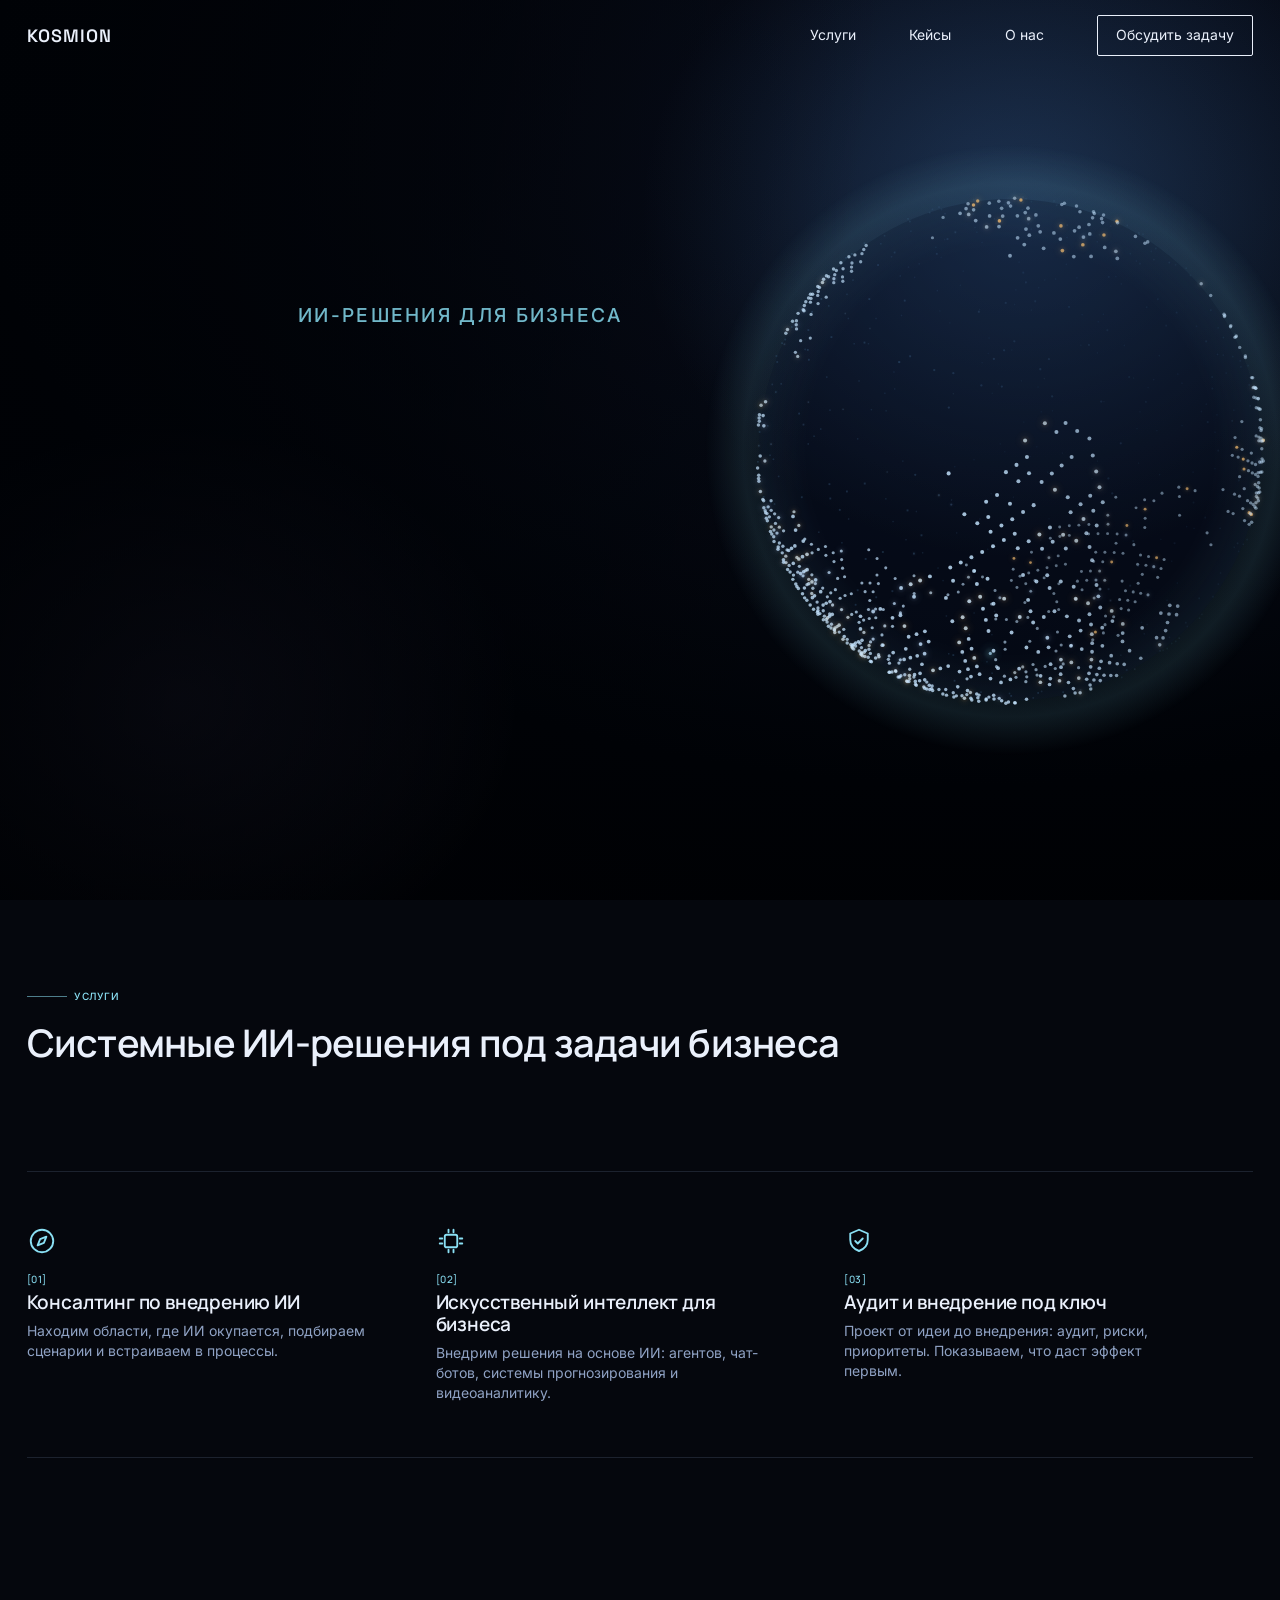
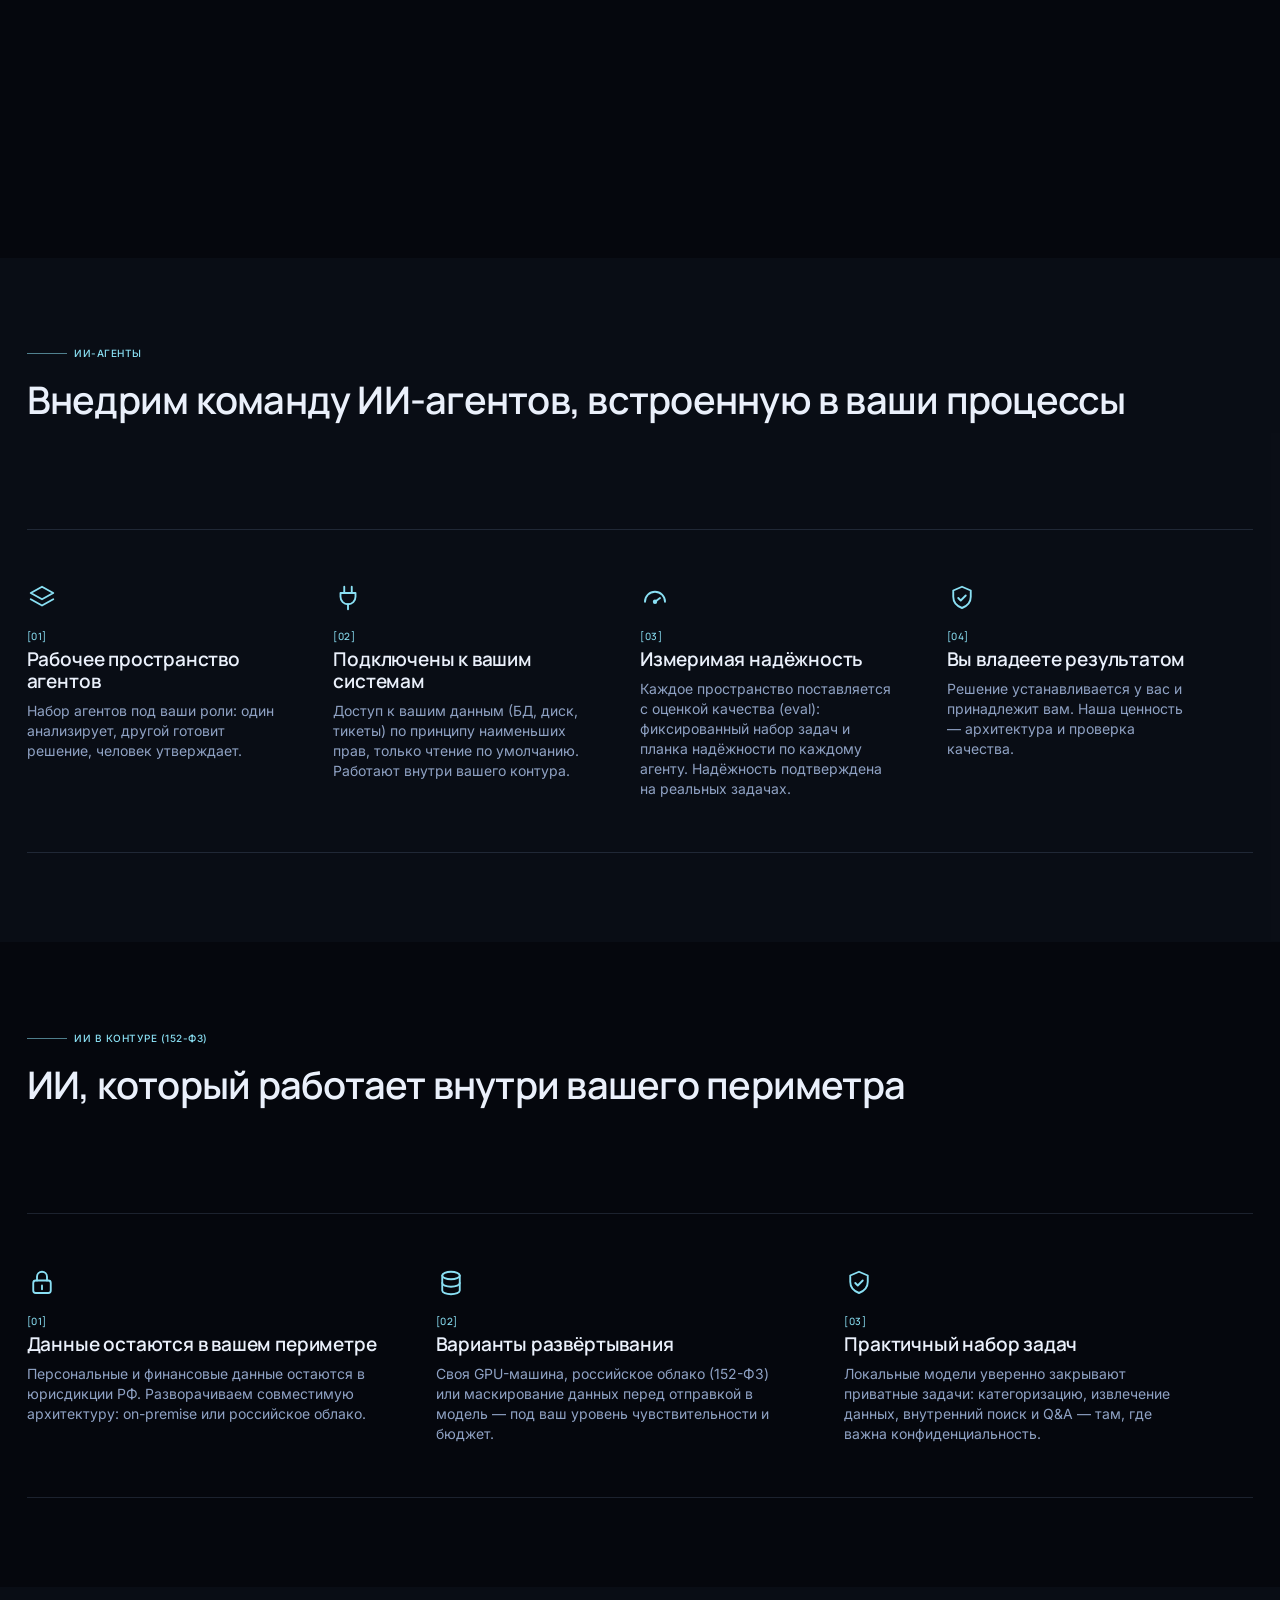
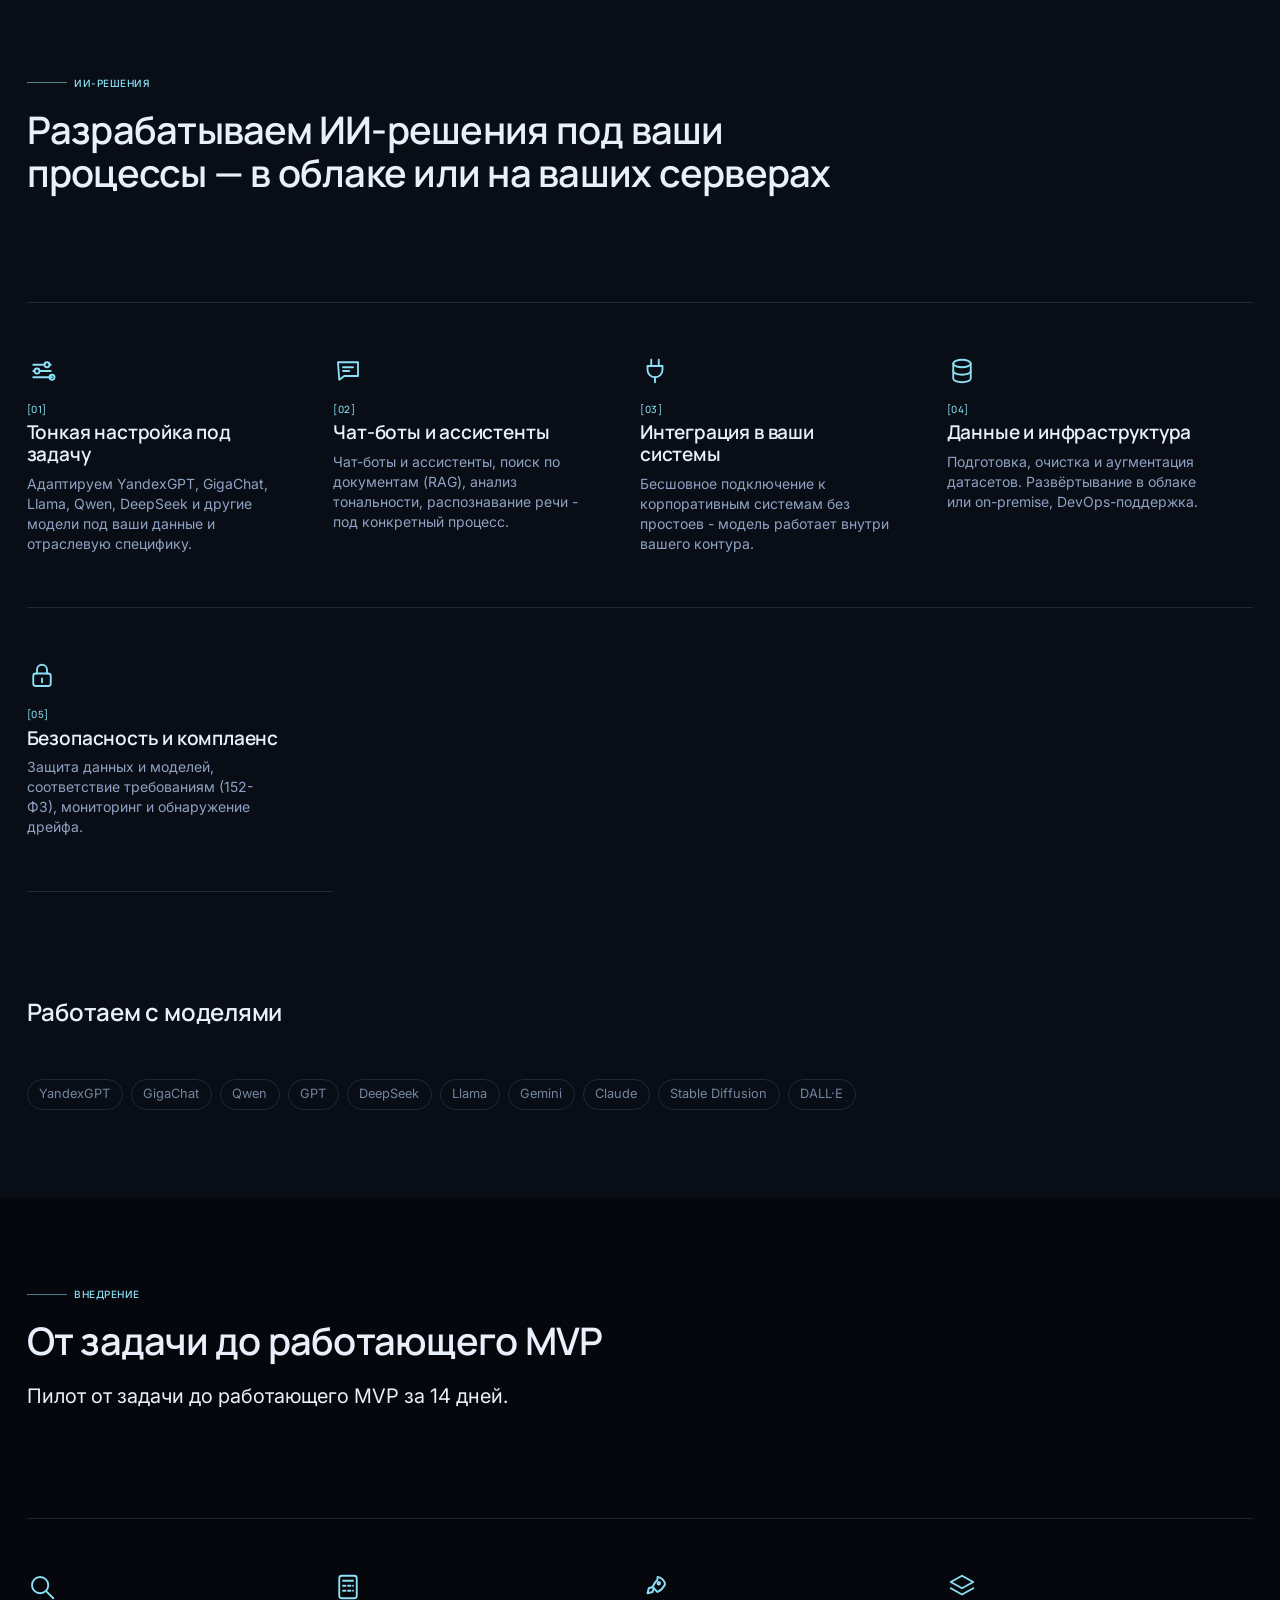
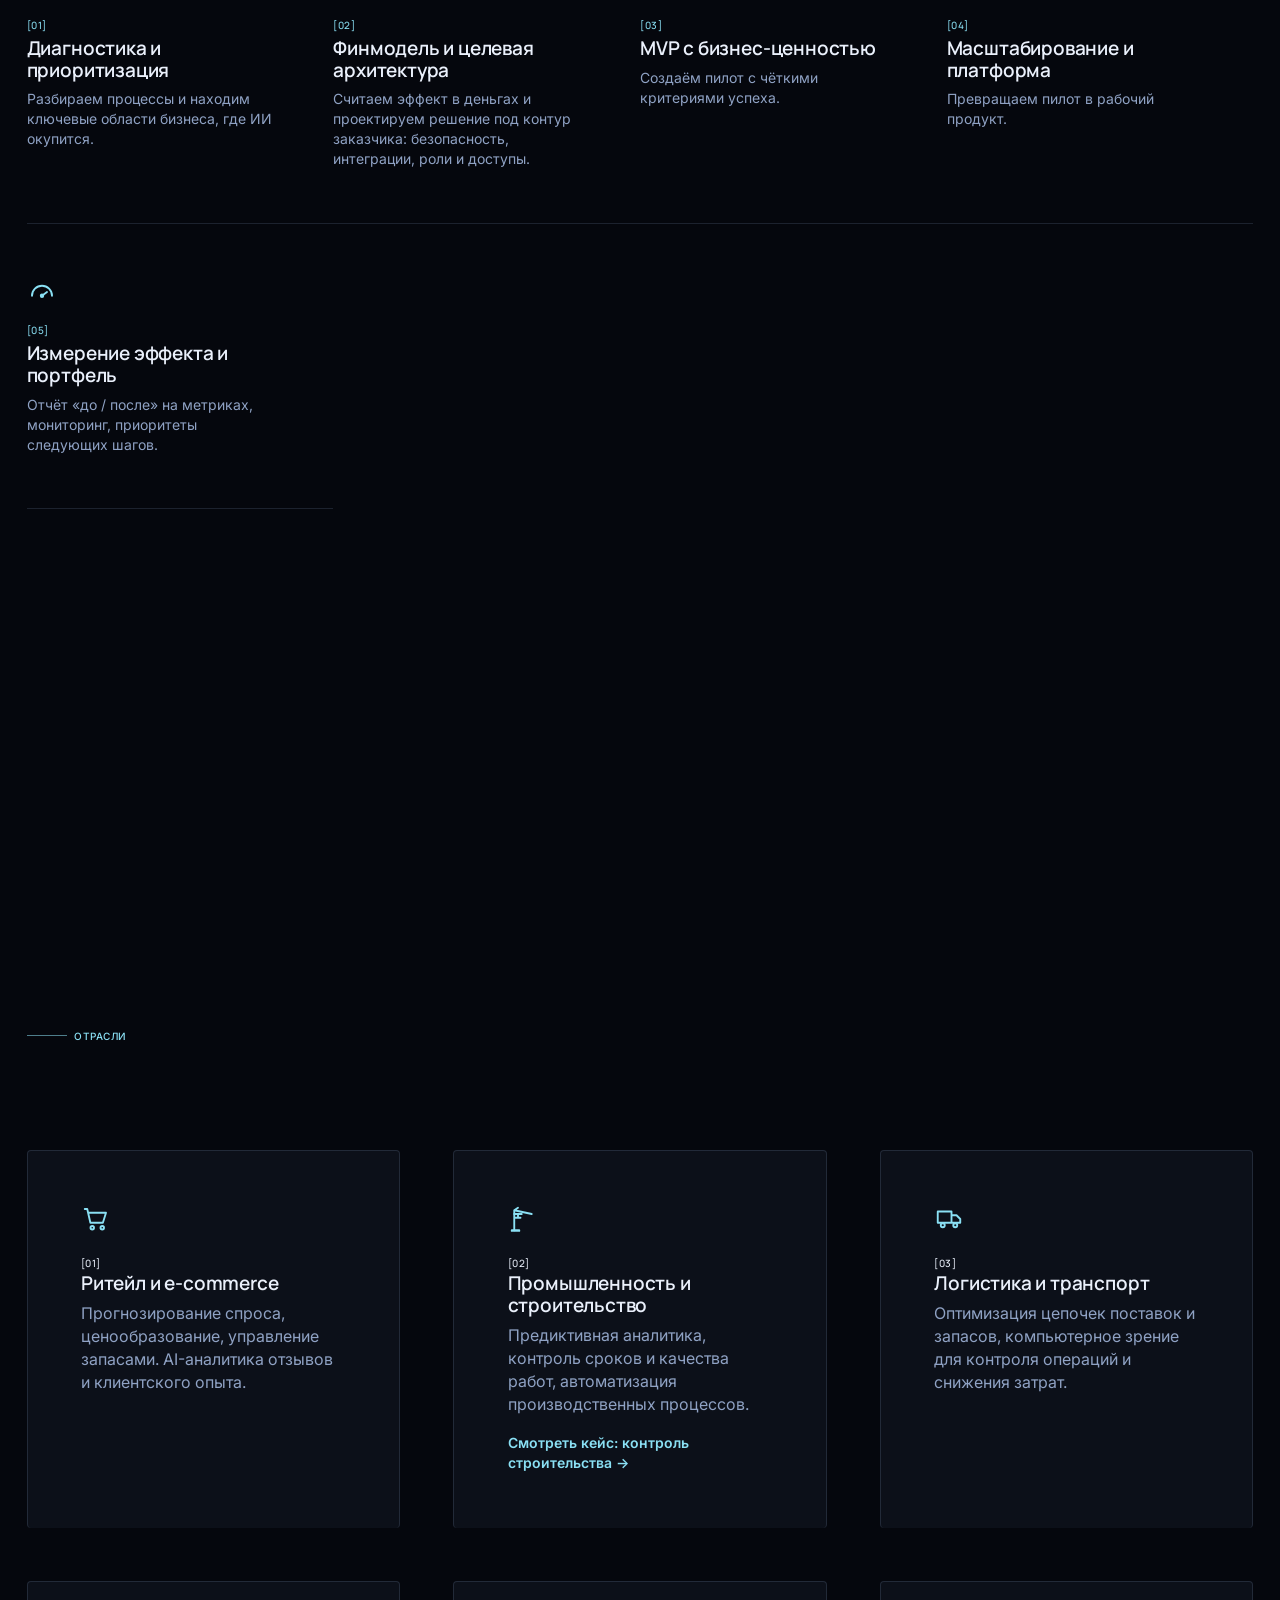
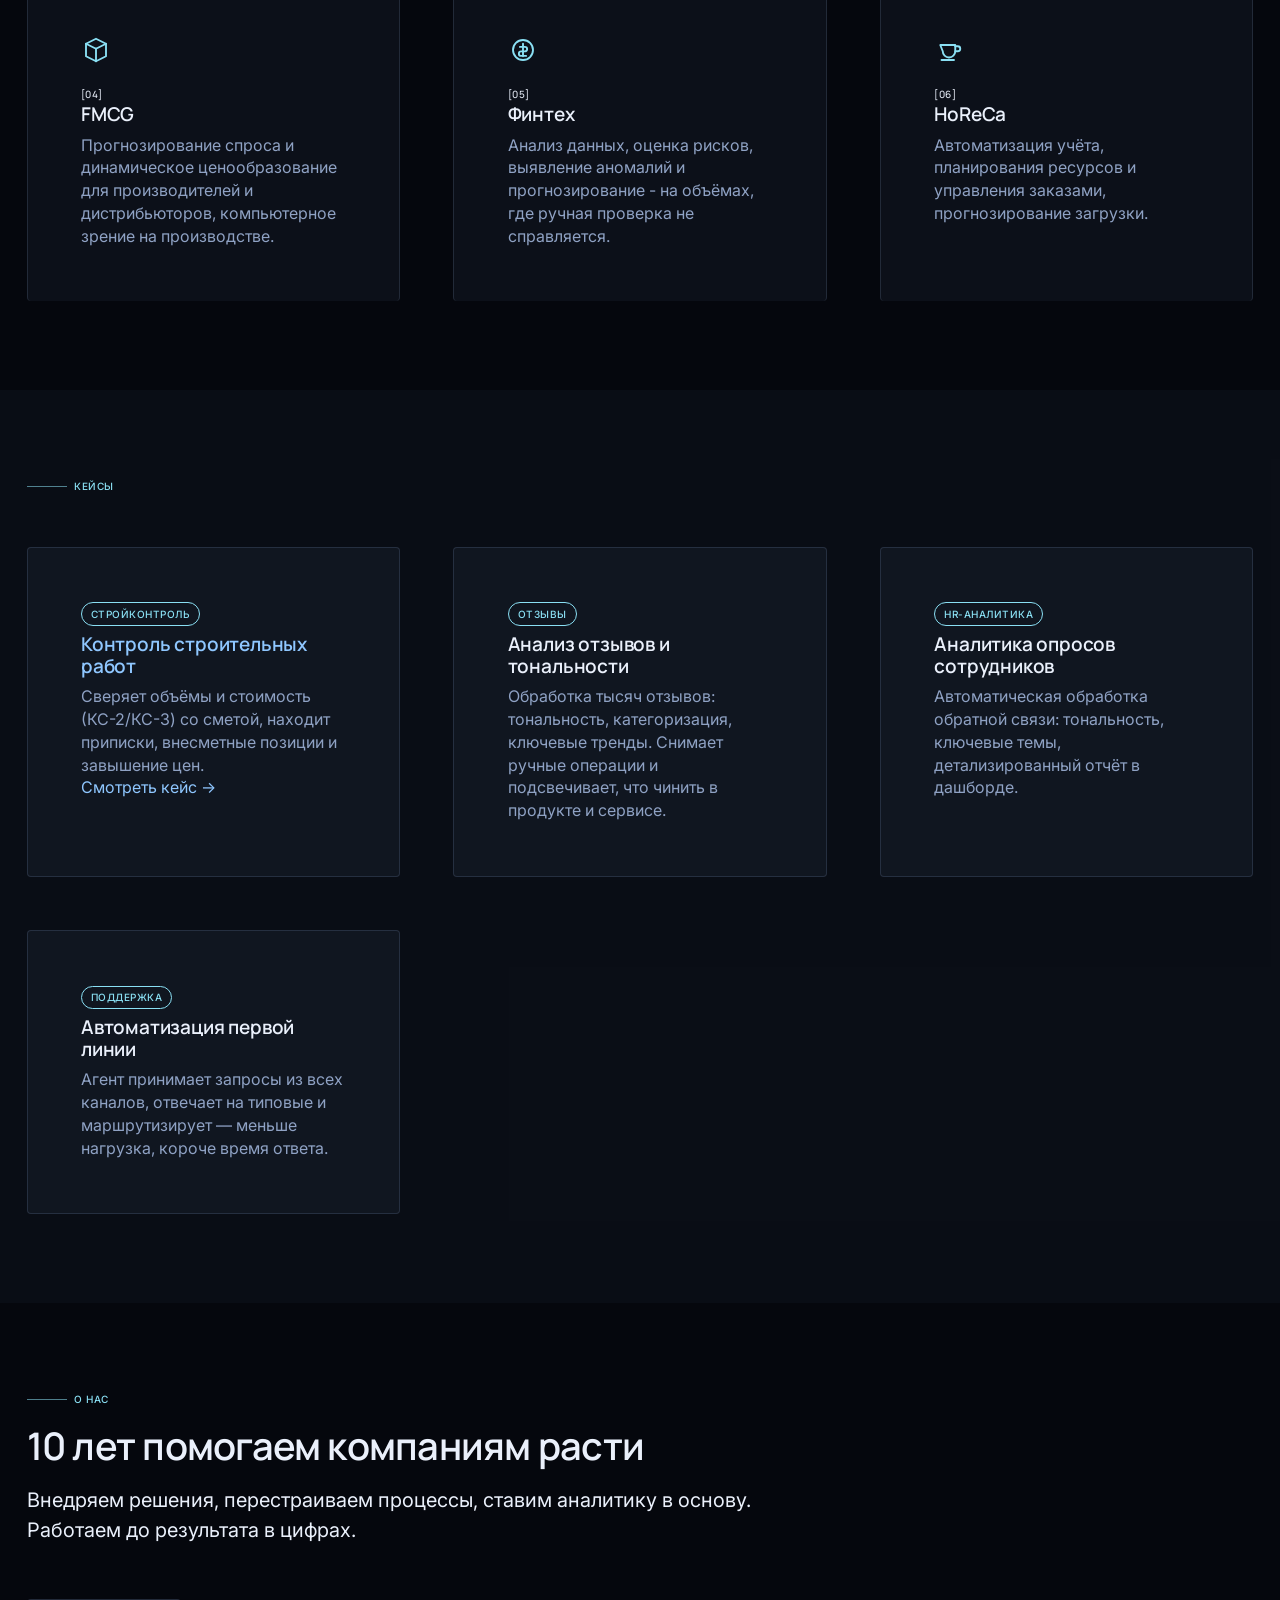
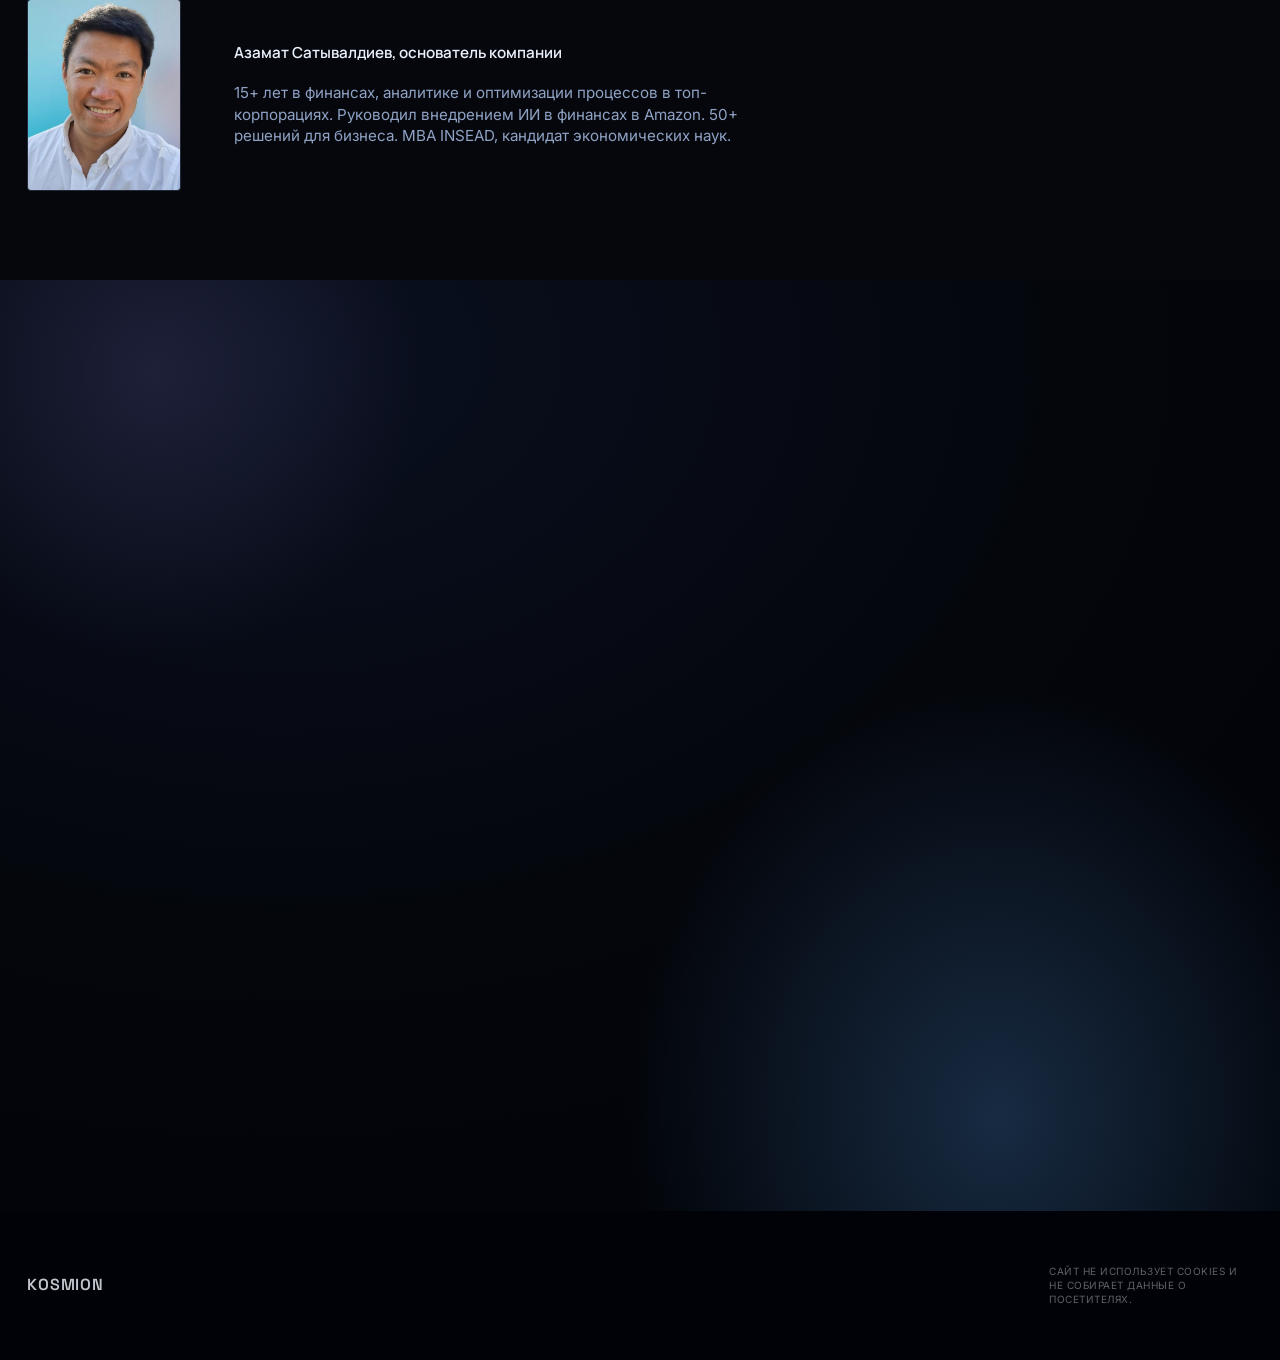
==== commit fed8d21f: "Publish Kosmion space theme: dark redesign, Space Grotesk KOSMION wordmark, K favicon, icon removed" ====
--- a/index.html
+++ b/index.html
@@ -3,32 +3,58 @@
 <head>
   <meta charset="utf-8" />
   <meta name="viewport" content="width=device-width, initial-scale=1" />
-  <title>finaz AI — ИИ-решения для бизнеса</title>
+  <title>Kosmion — ИИ-решения для бизнеса</title>
   <meta name="description" content="Создаём системные ИИ-решения: сначала диагностика процессов и финмодель эффекта, потом код. Фокус на измеримой ценности." />
-  <!-- Favicon as an inline data-URI: the ◐ mark, no extra file to serve and
-       no 404 in the console when the browser asks for /favicon.ico. -->
-  <link rel="icon" href="data:image/svg+xml,%3Csvg xmlns='http://www.w3.org/2000/svg' viewBox='0 0 32 32'%3E%3Ccircle cx='16' cy='16' r='13' fill='none' stroke='%232b5945' stroke-width='3'/%3E%3Cpath d='M16 3a13 13 0 0 0 0 26z' fill='%232b5945'/%3E%3C/svg%3E" />
+  <!-- Favicon as an inline data-URI: the Kosmion mark, no extra file to serve
+       and no 404 in the console when the browser asks for /favicon.ico.
+       SAME 32-unit geometry as the #i-mark <symbol> in the body, with one
+       deliberate difference: stroke-width 3 here vs 2.4 in the lockup. At a
+       16px tab a 2.4/32 stroke lands on 1.2 device px and half-renders to a
+       grey smear; 3 units holds. This is the documented small-size variant
+       (brand_kosmion.md), not drift - if the path changes, change both.
+       The favicon carries its own dark plate because the mark is cyan, which
+       would vanish against a light browser-tab background. -->
+  <link rel="icon" href="data:image/svg+xml,%3Csvg xmlns='http://www.w3.org/2000/svg' viewBox='0 0 32 32'%3E%3Cdefs%3E%3CradialGradient id='g' cx='34%25' cy='28%25' r='85%25'%3E%3Cstop offset='0' stop-color='%231a2440'/%3E%3Cstop offset='1' stop-color='%2306080f'/%3E%3C/radialGradient%3E%3C/defs%3E%3Ccircle cx='16' cy='16' r='15' fill='url(%23g)'/%3E%3Ctext x='16' y='21.5' text-anchor='middle' font-family='Arial,Helvetica,sans-serif' font-weight='700' font-size='17' fill='%23eaf0ff'%3EK%3C/text%3E%3C/svg%3E" />
   <!-- Link preview for when the URL is pasted into Telegram/WhatsApp.
        og:url and og:image must be absolute - relative paths are not
        resolved by the scrapers. Update both if the domain changes. -->
   <meta property="og:type" content="website" />
-  <meta property="og:title" content="finaz AI — ИИ-решения для бизнеса" />
+  <meta property="og:title" content="Kosmion — ИИ-решения для бизнеса" />
   <meta property="og:description" content="15 лет помогаем компаниям расти: внедрение решений, перестройка процессов, аналитика в основе решений." />
   <meta property="og:url" content="https://financeazamat.github.io/finaz/" />
   <meta property="og:image" content="https://financeazamat.github.io/finaz/images/07-dashboard-analytics.jpg" />
   <!-- ?v= is a cache buster. GitHub Pages serves these with
        cache-control: max-age=600 and no fingerprint in the filename, so
        without it the browser keeps a stale copy after a deploy. BUMP THE
-       NUMBER on every publish where tokens.css / bg.css / hero.js change. -->
-  <link rel="stylesheet" href="tokens.css?v=7" />
-  <link rel="stylesheet" href="bg.css?v=7" />
+       NUMBER on every publish where tokens.css / bg.css / space.js change. -->
+  <link rel="stylesheet" href="tokens.css?v=13" />
+  <link rel="stylesheet" href="bg.css?v=12" />
+  <!-- Tell the browser the page is dark, so form controls, scrollbars, and
+       the mobile URL bar render dark instead of a white strip on black. -->
+  <meta name="color-scheme" content="dark" />
+  <meta name="theme-color" content="#05070d" />
   <link rel="preconnect" href="https://fonts.googleapis.com" />
   <link rel="preconnect" href="https://fonts.gstatic.com" crossorigin />
+  <!-- Two font requests on purpose, because they have different jobs.
+       1. Manrope (display/headings) + Inter (text), cyrillic+latin - all copy.
+       2. Jost, subset with text=Kosmion to EXACTLY the six glyphs of the
+          wordmark: 1,104 bytes instead of 10,140 for full latin (measured
+          2026-08-09). display=block, not swap: the wordmark is ~40 glyph-
+          widths of the page and a swap from fallback to Jost is a visible
+          jump in the nav. Blocking a 1.1KB font is cheaper than that reflow.
+          CONSEQUENCE: this face can only ever render "Kosmion". Any other
+          character silently falls back to Manrope. See brand_kosmion.md. -->
   <link href="https://fonts.googleapis.com/css2?family=Manrope:wght@400;500;600;700&family=Inter:wght@400;500;600&display=swap&subset=cyrillic,latin" rel="stylesheet" />
+  <link href="https://fonts.googleapis.com/css2?family=Space+Grotesk:wght@600&text=KOSMION&display=block" rel="stylesheet" />
   <style>
     *,*::before,*::after{box-sizing:border-box;margin:0;padding:0}
     html{scroll-behavior:smooth;-webkit-font-smoothing:antialiased;text-rendering:optimizeLegibility}
-    body{font-family:var(--font-text);font-size:var(--body);line-height:var(--lh-body);color:var(--ink);background:var(--paper);overflow-x:hidden}
+    /* body is TRANSPARENT on purpose: the fixed .bg layer (bg.css) owns the
+       page colour AND the gradient wash, so anything opaque here would hide it.
+       html carries the base colour as the fallback if bg.css fails to load. */
+    html{background:var(--paper)}
+    body{font-family:var(--font-text);font-size:var(--body);line-height:var(--lh-body);color:var(--ink);background:transparent;overflow-x:hidden}
+    ::selection{background:rgba(138,224,244,.26);color:var(--ink-2)}
     .wrap{max-width:var(--max-width);margin-inline:auto;padding-inline:var(--gutter);position:relative}
     .narrow{max-width:52rem}
 
@@ -37,12 +63,17 @@
     .kicker,.eyebrow,.num,.tag,.stack .k{
       font-size:var(--caption);letter-spacing:var(--tracking-caption);
       text-transform:uppercase;font-weight:500}
-    h1,h2,h3{font-family:"Manrope",var(--font-display);font-weight:600;letter-spacing:var(--tracking-tight)}
-    .logo,.num,.big,.intro-lede{font-family:"Manrope",var(--font-display)!important}
+    /* --font-display IS Manrope now (tokens.css), so the old
+       `"Manrope", var(--font-display)` belt-and-braces - and the !important
+       that went with it - are gone. The !important was actively harmful: it
+       made .logo unstylable by any later rule, which is why the wordmark
+       could not be given its own face without editing this line. */
+    h1,h2,h3{font-family:var(--font-display);font-weight:600;letter-spacing:var(--tracking-tight)}
+    .num,.big,.intro-lede{font-family:var(--font-display)}
     h1{font-size:clamp(2.1rem,5vw,var(--h1));line-height:var(--lh-tight);text-wrap:balance}
     h2{font-size:clamp(1.5rem,3.2vw,var(--h2));line-height:var(--lh-snug);margin-bottom:var(--space-s);text-wrap:balance}
     h3{font-size:var(--h5);line-height:var(--lh-snug);margin-bottom:.4em;letter-spacing:-.01em}
-    p{color:var(--muted-2);max-width:62ch}
+    p{color:var(--muted);max-width:62ch}
     p+p{margin-top:var(--space-s)}
     strong{color:var(--ink);font-weight:600}
     a{color:var(--link);text-decoration:none;transition:color var(--dur) var(--ease)}
@@ -52,10 +83,56 @@
     section[id]{scroll-margin-top:84px}
 
     /* Nav */
-    .nav{position:fixed;inset:0 0 auto 0;z-index:50;display:flex;align-items:center;justify-content:space-between;height:72px;padding-inline:var(--gutter);color:var(--paper);transition:background var(--dur) var(--ease),backdrop-filter var(--dur) var(--ease),color var(--dur) var(--ease),border-color var(--dur) var(--ease);border-bottom:1px solid transparent}
-    .nav.scrolled{background:rgba(255,255,255,.9);backdrop-filter:blur(10px);color:var(--ink);border-bottom-color:var(--line)}
+    .nav{position:fixed;inset:0 0 auto 0;z-index:50;display:flex;align-items:center;justify-content:space-between;height:72px;padding-inline:var(--gutter);color:var(--ink);transition:background var(--dur) var(--ease),backdrop-filter var(--dur) var(--ease),color var(--dur) var(--ease),border-color var(--dur) var(--ease);border-bottom:1px solid transparent}
+    /* Scrolled nav is dark glass, not a white bar: on this variant the page
+       under it is black, and a light bar would read as a hole. */
+    .nav.scrolled{background:rgba(5,7,13,.72);backdrop-filter:blur(12px) saturate(140%);color:var(--ink);border-bottom-color:var(--line)}
     .nav a{color:inherit}
-    .nav .logo{font-family:var(--font-display);font-weight:600;font-size:1.15rem;letter-spacing:-.01em}
+
+    /* ============================================================
+       WORDMARK — the Kosmion lockup. One definition, both pages,
+       nav and footer. Full rationale in
+       30_consulting/knowledge/brand_kosmion.md.
+
+       Three things make it deliberate rather than defaulted:
+
+       1. The MARK IS AN SVG, not the character ◐. Measured 2026-08-09:
+          U+25D0 rendered at an identical advance width (60.22px @100px)
+          under Manrope, Inter, and bare monospace - i.e. no webfont on
+          this page contains that glyph and every visitor was seeing
+          whatever their OS substituted. Its weight, size, and optical
+          centring were therefore outside our control and different on
+          macOS, Windows, and Android. As SVG it is one shape everywhere,
+          it inherits currentColor, and it is the same geometry as the
+          favicon because both are now drawn from the same 32-unit path.
+       2. The mark's stroke is tuned to the type, not left at its old
+          weight. 2.4/32 units reads as the same optical weight as Jost
+          500's stems, so the mark sits in the lockup as a letter would.
+       3. Type: Jost 500, +0.11em, optically size-corrected. The old
+          setting was Manrope 600 at -0.01em - a heavy grotesque pulled
+          tight, which is how you set a dense UI label, not a name.
+       ============================================================ */
+    .logo{display:inline-flex;align-items:center;gap:var(--wm-gap);
+      font-family:var(--font-wordmark);font-weight:var(--wm-weight);
+      font-size:var(--wm-size);letter-spacing:var(--wm-track);
+      /* The tracking adds trailing space after the final 'n'. Pull it back
+         so the lockup's optical right edge is the letter, not the gap -
+         otherwise it looks mis-aligned against the nav's right-hand items. */
+      margin-right:calc(var(--wm-track) * -1);
+      text-decoration:none;white-space:nowrap;color:var(--ink)}
+    /* Mark sized in em so it tracks the wordmark at every scale. 0.8em lands
+       the disc between the x-height and the cap-height of Jost 500 - level
+       with the K, not overpowering it. */
+    .logo .mark{flex:none;width:.8em;height:.8em;color:var(--accent);
+      overflow:visible;transition:color var(--dur) var(--ease)}
+    /* Hover moves the MARK only. The name never changes colour - it is the
+       company's name, not a link affordance. Within the motion budget:
+       colour on a 30px decorative shape, nothing on the type. */
+    .logo:hover .mark{color:var(--ink-2)}
+    .logo:hover{color:var(--ink)}
+    /* Focus ring must survive the restyle: inline-flex + custom colours
+       would otherwise swallow the UA outline on a dark page. */
+    .logo:focus-visible{outline:2px solid var(--accent);outline-offset:4px;border-radius:2px}
     .nav .links{display:flex;align-items:center;gap:var(--space-m)}
     .nav .links a.txtlink{font-size:var(--small)}
     @media(max-width:820px){.nav .links{gap:var(--space-s)}}
@@ -64,27 +141,44 @@
     .btn:hover{background:var(--ink);color:var(--paper)}
     .nav.scrolled .btn:hover{background:var(--ink);color:var(--paper)}
     .btn:active{transform:translateY(1px)}
+    /* Inverted here: on a black page the solid button is the LIGHT one.
+       Its hover goes to cyan with dark text - cyan on white would be
+       unreadable, so the label flips rather than staying light. */
     .btn--solid{background:var(--ink);color:var(--paper);border-color:var(--ink)}
-    .btn--solid:hover{background:var(--accent);border-color:var(--accent);color:#fff}
+    .btn--solid:hover{background:var(--accent);border-color:var(--accent);color:#05070d}
     .btn--lg{font-size:1.05rem;padding:.95em 1.9em}
 
     /* Hero */
-    .hero{position:relative;overflow:hidden;min-height:96vh;display:grid;align-items:center;color:var(--paper);background:radial-gradient(120% 120% at 78% 12%,rgba(42,49,48,.9) 0%,rgba(26,29,31,.9) 46%,rgba(20,22,24,.9) 100%)}
-    /* accent aurora bloom — the Palantir "glow" tell */
-    .hero::after{content:"";position:absolute;inset:0;background:radial-gradient(42% 55% at 82% 22%,rgba(43,89,69,.5),transparent 68%);pointer-events:none;transform:translateY(var(--drift,0))}
-    /* Layer order in the hero: gradient (element bg) < aurora ::after <
-       chip canvas (z1) < copy (z2). */
+    /* The hero is now the deepest black on the page - the animation needs
+       true black to read as space, and it must be DARKER than the sections
+       under it so the sequence sits in a void rather than on a panel.
+       Fully opaque: the .bg wash must not double up with the canvas. */
+    .hero{position:relative;overflow:hidden;min-height:100vh;display:grid;align-items:center;color:var(--ink);
+      background:radial-gradient(125% 115% at 76% 16%,#0a1020 0%,#000206 62%,#000000 100%)}
+    /* Nebula bloom behind the object, parallaxed by --drift. Midnight blue,
+       not cyan: cyan here would fight the animation's own accent. */
+    .hero::after{content:"";position:absolute;inset:0;background:
+      radial-gradient(44% 56% at 80% 24%,rgba(74,134,200,.30),transparent 68%),
+      radial-gradient(38% 44% at 14% 78%,rgba(150,142,224,.12),transparent 70%);
+      pointer-events:none;transform:translateY(var(--drift,0))}
+    /* A vignette that darkens the left third, so the headline always has
+       black behind it no matter which stage the animation is in. It sits
+       ABOVE the canvas (z2) and below the copy (z3). */
+    .hero::before{content:"";position:absolute;inset:0;z-index:2;pointer-events:none;
+      background:linear-gradient(100deg,rgba(0,2,6,.86) 0%,rgba(0,2,6,.55) 34%,rgba(0,2,6,0) 62%)}
+    @media(max-width:720px){.hero::before{background:linear-gradient(rgba(0,2,6,.4),rgba(0,2,6,.82))}}
+    /* Layer order in the hero: gradient (element bg) < nebula ::after <
+       canvas (z1) < scrim ::before (z2) < copy (z3). */
     #hero-dots{position:absolute;inset:0;z-index:1;pointer-events:none}
-    /* On phones the copy spans full width and the right-anchored 3D cloud
+    /* On phones the copy spans full width and the right-anchored object
        lands under the headline - fade it there so type wins. */
-    @media(max-width:720px){#hero-dots{opacity:.4}}
-    /* Copy sits above the aurora ::after and the dot canvas. */
-    .hero .wrap{position:relative;z-index:2}
+    @media(max-width:720px){#hero-dots{opacity:.45}}
+    .hero .wrap{position:relative;z-index:3}
     /* 15ch was tuned for the 80px h1; at 56px it forces 3 short lines. */
-    .hero h1{max-width:19ch}
-    .hero .lede{color:rgba(255,255,255,.82);font-size:clamp(1.05rem,2.4vw,1.2rem);margin-top:var(--space-s);max-width:56ch}
+    .hero h1{max-width:19ch;color:var(--ink-2)}
+    .hero .lede{color:rgba(234,240,251,.80);font-size:clamp(1.05rem,2.4vw,1.2rem);margin-top:var(--space-s);max-width:56ch}
     .hero .cta{margin-top:var(--space-m);display:flex;gap:var(--space-s);flex-wrap:wrap}
-    .kicker{font-family:var(--font-text);color:#fff;opacity:.7;margin-bottom:var(--space-s)}
+    .kicker{font-family:var(--font-text);color:var(--accent);opacity:.9;margin-bottom:var(--space-s)}
     /* Hero kicker is bumped well off the 10px caption tier - it reads as a
        standfirst above the H1, not a micro-label. */
     .hero .kicker{font-size:clamp(.95rem,1.7vw,1.2rem);letter-spacing:.12em;opacity:.82}
@@ -95,24 +189,30 @@
        them instead of every block being flat paper. It is a soft
        gradient with no edges in it, so this can sit lower than it had to
        when a drawn mesh was back there. */
-    .section--alt{background:rgba(249,249,249,.72)}
-    .section--dark{background:rgba(32,36,38,.94);color:var(--paper)}
-    .section--dark h2{color:#fff}
-    .section--dark p{color:rgba(255,255,255,.72)}
-    /* soft gradient seam so the dark block eases in/out rather than hard-cutting */
+    /* On a dark page the light/dark alternation inverts: --alt is now a
+       LIFT (a hair brighter than the void) and --dark is a DEEPER well.
+       Both keep alpha so the .bg wash shows through and the two never
+       read as opaque panels pasted over space. */
+    .section--alt{background:rgba(150,190,255,.035)}
+    .section--dark{background:rgba(0,2,6,.62);color:var(--ink)}
+    .section--dark h2{color:var(--ink-2)}
+    .section--dark p{color:rgba(234,240,251,.72)}
+    /* soft gradient seam so the deep block eases in/out rather than hard-cutting */
     .section--dark::before,.section--dark::after{content:"";position:absolute;left:0;right:0;height:64px;pointer-events:none}
-    .section--dark::before{top:0;background:linear-gradient(rgba(32,36,38,.55),rgba(32,36,38,0))}
-    .section--dark::after{bottom:0;background:linear-gradient(rgba(32,36,38,0),rgba(32,36,38,.55))}
-    /* accent aurora bloom on dark sections */
+    .section--dark::before{top:0;background:linear-gradient(rgba(0,2,6,.45),rgba(0,2,6,0))}
+    .section--dark::after{bottom:0;background:linear-gradient(rgba(0,2,6,0),rgba(0,2,6,.45))}
+    /* nebula bloom on the deep sections */
     .section--dark{overflow:hidden}
     .section--dark .wrap{position:relative;z-index:1}
-    .section--dark .glow{position:absolute;inset:0;pointer-events:none;background:radial-gradient(40% 60% at 88% 8%,rgba(43,89,69,.42),transparent 66%)}
+    .section--dark .glow{position:absolute;inset:0;pointer-events:none;background:
+      radial-gradient(40% 60% at 88% 8%,rgba(74,134,200,.26),transparent 66%),
+      radial-gradient(34% 50% at 6% 92%,rgba(150,142,224,.12),transparent 70%)}
     /* eyebrow gets a leading hairline rule — the caption tier made structural */
     .eyebrow{font-family:var(--font-text);color:var(--accent);margin-bottom:var(--space-s);display:flex;align-items:center;gap:.75em}
     .eyebrow::before{content:"";width:2.5rem;height:1px;background:currentColor;opacity:.55;flex:none}
-    .section--dark .eyebrow{color:#7fb59d}
+    .section--dark .eyebrow{color:var(--accent)}
     .lead{font-size:var(--lede);line-height:1.5;color:var(--ink);max-width:60ch;margin-bottom:var(--space-s)}
-    .section--dark .lead{color:#fff}
+    .section--dark .lead{color:var(--ink-2)}
     .section-note{font-size:.95rem;max-width:62ch}
 
     /* Founder card: portrait + short bio. The <img> currently points at a
@@ -120,7 +220,7 @@
        images/azamat.jpg and swap the src (portrait crop, ~4:5). */
     .founder{display:flex;gap:var(--space-m);align-items:center;margin-top:var(--space-m);flex-wrap:wrap}
     .founder-photo{flex:none;width:154px;height:192px;border-radius:4px;overflow:hidden;
-      border:1px solid var(--line);background:var(--paper-soft)}
+      border:1px solid var(--line);background:var(--surface-lift)}
     .founder-photo img{width:100%;height:100%;object-fit:cover;display:block}
     .founder-bio{flex:1;min-width:260px}
     .founder-name{color:var(--ink);font-weight:600;font-family:"Manrope",var(--font-display);
@@ -132,9 +232,9 @@
     .items{display:grid;gap:0;grid-template-columns:repeat(auto-fit,minmax(280px,1fr));margin-top:var(--space-l);
       border-top:1px solid var(--line)}
     .items>*{padding:var(--space-m) var(--space-m) var(--space-m) 0;border-bottom:1px solid var(--line)}
-    .section--dark .items,.section--dark .items>*{border-color:rgba(255,255,255,.12)}
+    .section--dark .items,.section--dark .items>*{border-color:rgba(234,240,251,.12)}
     .item .num{font-family:var(--font-display);color:var(--accent);display:block;margin-bottom:.6em}
-    .section--dark .item .num{color:#7fb59d}
+    .section--dark .item .num{color:var(--accent)}
     .item p{font-size:var(--small);max-width:38ch}
     .subhead{margin-top:var(--space-l);font-size:var(--h4)}
 
@@ -142,11 +242,11 @@
     .ico{width:30px;height:30px;display:block;margin-bottom:1em;color:var(--accent)}
     .ico svg{width:100%;height:100%;display:block;fill:none;stroke:currentColor;stroke-width:1.5;stroke-linecap:round;stroke-linejoin:round}
     .section--dark .ico,.card .ico{color:var(--accent)}
-    .section--dark .ico{color:#7fb59d}
+    .section--dark .ico{color:var(--accent)}
 
     /* Industries — clickable card variant */
-    .item--link{position:relative;padding:var(--space-m);background:var(--paper);border:1px solid var(--line);border-radius:4px;transition:transform var(--dur) var(--ease),box-shadow var(--dur) var(--ease),border-color var(--dur) var(--ease)}
-    .item--link:hover{transform:translateY(-6px);box-shadow:0 20px 40px -20px rgba(30,33,36,.35);border-color:var(--accent)}
+    .item--link{position:relative;padding:var(--space-m);background:var(--surface-lift);border:1px solid var(--line);border-radius:4px;transition:transform var(--dur) var(--ease),box-shadow var(--dur) var(--ease),border-color var(--dur) var(--ease)}
+    .item--link:hover{transform:translateY(-6px);box-shadow:0 20px 40px -20px rgba(0,0,0,.65);border-color:var(--accent)}
     a.item--link,a.item--link:hover{color:var(--ink)}
     .item--link .case-link{display:inline-block;margin-top:var(--space-s);font-size:var(--small);color:var(--accent);font-weight:600}
     /* card grid opts out of the hairline-separator treatment */
@@ -156,18 +256,18 @@
 
     /* Solution examples — tagged mini-cards */
     .ex{display:grid;gap:var(--space-m);grid-template-columns:repeat(auto-fit,minmax(280px,1fr));margin-top:var(--space-m)}
-    .ex .card{padding:var(--space-m);background:var(--paper);border:1px solid var(--line);border-radius:4px;transition:transform var(--dur) var(--ease),box-shadow var(--dur) var(--ease),border-color var(--dur) var(--ease)}
-    .ex .card:hover{transform:translateY(-4px);box-shadow:0 20px 40px -22px rgba(43,89,69,.5);border-color:var(--accent)}
+    .ex .card{padding:var(--space-m);background:var(--surface-lift);border:1px solid var(--line);border-radius:4px;transition:transform var(--dur) var(--ease),box-shadow var(--dur) var(--ease),border-color var(--dur) var(--ease)}
+    .ex .card:hover{transform:translateY(-4px);box-shadow:0 20px 40px -22px rgba(74,134,200,.30);border-color:var(--accent)}
     .tag{display:inline-block;color:var(--accent);border:1px solid var(--accent);border-radius:100px;padding:.35em .9em;margin-bottom:.8em}
 
     /* Artifacts list */
     .artifacts{display:grid;gap:var(--space-s) var(--space-m);grid-template-columns:repeat(auto-fit,minmax(320px,1fr));margin-top:var(--space-l);list-style:none}
     .artifacts li{padding-left:1.4em;position:relative;font-size:.98rem;color:var(--muted-2)}
     .artifacts li::before{content:"—";position:absolute;left:0;color:var(--accent)}
-    .section--dark .artifacts li::before{color:#7fb59d}
+    .section--dark .artifacts li::before{color:var(--accent)}
     .artifacts strong{display:block;color:var(--ink);font-weight:600;margin-bottom:.15em}
-    .section--dark .artifacts strong{color:#fff}
-    .section--dark .artifacts li{color:rgba(255,255,255,.72)}
+    .section--dark .artifacts strong{color:var(--ink-2)}
+    .section--dark .artifacts li{color:rgba(234,240,251,.72)}
 
     /* Tech stack strip + model pills */
     .stack{display:grid;gap:var(--space-m);grid-template-columns:repeat(auto-fit,minmax(240px,1fr));margin-top:var(--space-l)}
@@ -220,14 +320,14 @@
     .figure{margin-top:var(--space-l);position:relative}
     .figure svg{width:100%;height:auto;display:block;overflow:visible}
     .fg-hair{stroke:var(--line);stroke-width:1;fill:none}
-    .section--dark .fg-hair,.figure--dark .fg-hair{stroke:rgba(255,255,255,.13)}
+    .section--dark .fg-hair,.figure--dark .fg-hair{stroke:rgba(234,240,251,.13)}
     .fg-cap{font-family:var(--font-text);font-size:9px;letter-spacing:1.2px;
       fill:var(--muted);text-transform:uppercase}
-    .figure--dark .fg-cap{fill:rgba(255,255,255,.45)}
+    .figure--dark .fg-cap{fill:rgba(234,240,251,.45)}
     .fg-accent{stroke:var(--accent);fill:none;stroke-linecap:round;stroke-linejoin:round}
-    .figure--dark .fg-accent{stroke:#8fd0b4}
+    .figure--dark .fg-accent{stroke:var(--accent)}
     .fg-fill{fill:var(--accent)}
-    .figure--dark .fg-fill{fill:#8fd0b4}
+    .figure--dark .fg-fill{fill:var(--accent)}
     .fg-lbl{font-family:var(--font-display);font-size:13px;fill:var(--ink);
       letter-spacing:var(--tracking-tight)}
     .fg-num{font-family:var(--font-text);font-size:9px;letter-spacing:1.2px;fill:var(--accent)}
@@ -289,22 +389,31 @@
     .cta-band h2{max-width:22ch}
     .cta-band p{margin-top:var(--space-s)}
     /* gradient CTA — matches hero, keeps homepage image-light */
-    .cta-band--grad{position:relative;overflow:hidden;color:var(--paper);background:radial-gradient(120% 120% at 22% 8%,#2a3130 0%,#1a1d1f 48%,#141618 100%)}
-    .cta-band--grad::after{content:"";position:absolute;inset:0;pointer-events:none;background:radial-gradient(44% 70% at 78% 90%,rgba(43,89,69,.45),transparent 66%)}
+    .cta-band--grad{position:relative;overflow:hidden;color:var(--ink);background:radial-gradient(120% 120% at 22% 8%,#0a1020 0%,#04060c 52%,#000206 100%)}
+    .cta-band--grad::after{content:"";position:absolute;inset:0;pointer-events:none;background:
+      radial-gradient(44% 70% at 78% 90%,rgba(74,134,200,.30),transparent 66%),
+      radial-gradient(30% 44% at 12% 10%,rgba(150,142,224,.14),transparent 70%)}
     .cta-band--grad .wrap{position:relative;z-index:1}
-    .cta-band--grad h2{color:#fff}
-    .cta-band--grad p{color:rgba(255,255,255,.8)}
+    .cta-band--grad h2{color:var(--ink-2)}
+    .cta-band--grad p{color:rgba(234,240,251,.8)}
     /* contact row: text links, hairline-separated, not a second button set —
        the primary CTA above should stay the only button in the band */
     .contacts{display:flex;flex-wrap:wrap;gap:0 var(--space-m);margin-top:var(--space-m);list-style:none}
-    .contacts a{color:rgba(255,255,255,.82);font-size:var(--small);padding-block:.35em;border-bottom:1px solid rgba(255,255,255,.28);transition:color var(--dur) var(--ease),border-color var(--dur) var(--ease)}
-    .contacts a:hover{color:#fff;border-color:#fff}
-    footer{background:#0d0e10;color:rgba(255,255,255,.55);padding-block:var(--space-m);font-size:.85rem}
+    .contacts a{color:rgba(234,240,251,.82);font-size:var(--small);padding-block:.35em;border-bottom:1px solid rgba(234,240,251,.28);transition:color var(--dur) var(--ease),border-color var(--dur) var(--ease)}
+    .contacts a:hover{color:var(--ink-2);border-color:var(--ink-2)}
+    footer{background:rgba(0,2,6,.72);color:rgba(234,240,251,.55);padding-block:var(--space-m);font-size:.85rem}
     footer .wrap{display:flex;justify-content:space-between;flex-wrap:wrap;gap:var(--space-s)}
-    footer a{color:rgba(255,255,255,.7)}
+    footer a{color:rgba(234,240,251,.7)}
+    /* Footer wordmark: one step down and dimmed, because here it is a sign-off
+       rather than the primary identity. 1.0rem (16px) is the documented
+       minimum for the full lockup - below that the mark's 2.4-unit stroke
+       starts to thin out against the ring. It stays the same face, weight,
+       and tracking; only size and colour change. */
+    .logo--footer{--wm-size:1rem;color:rgba(234,240,251,.82)}
+    .logo--footer:hover{color:var(--ink-2)}
     .cookie-note{margin:0;font-size:var(--caption);letter-spacing:var(--tracking-caption);
-      text-transform:uppercase;color:rgba(255,255,255,.4);max-width:34ch}
-    .draft-flag{position:fixed;bottom:14px;right:14px;z-index:60;background:var(--error);color:#fff;font-size:.7rem;letter-spacing:.05em;padding:.4em .8em;border-radius:2px;font-family:var(--font-text);opacity:.9}
+      text-transform:uppercase;color:rgba(234,240,251,.4);max-width:34ch}
+    .draft-flag{position:fixed;bottom:14px;right:14px;z-index:60;background:var(--error);color:#05070d;font-size:.7rem;letter-spacing:.05em;padding:.4em .8em;border-radius:2px;font-family:var(--font-text);opacity:.9}
 
     /* --- Responsive rhythm: tighten spacing on laptop-small and mobile --- */
     @media(max-width:900px){
@@ -334,6 +443,16 @@
 
   <!-- Icon sprite (thin-stroke, 24×24 viewBox) -->
   <svg width="0" height="0" style="position:absolute" aria-hidden="true" focusable="false">
+    <!-- The Kosmion mark: a terminator - a ring with one half filled, the
+         light/dark division of a body lit from the side. 32-unit viewBox so
+         this path and the favicon data-URI in <head> are the SAME geometry;
+         if you change one, change both or the tab and the nav diverge.
+         Replaces the ◐ character, which no loaded font contained (see the
+         .logo comment) and which therefore rendered as an OS substitute. -->
+    <symbol id="i-mark" viewBox="0 0 32 32">
+      <circle cx="16" cy="16" r="13" fill="none" stroke="currentColor" stroke-width="2.4"/>
+      <path d="M16 3a13 13 0 0 0 0 26z" fill="currentColor"/>
+    </symbol>
     <symbol id="i-compass" viewBox="0 0 24 24"><circle cx="12" cy="12" r="9"/><path d="M15.5 8.5l-2 5-5 2 2-5z"/></symbol>
     <symbol id="i-chip" viewBox="0 0 24 24"><rect x="7" y="7" width="10" height="10" rx="1.5"/><path d="M10 3v2M14 3v2M10 19v2M14 19v2M3 10h2M3 14h2M19 10h2M19 14h2"/></symbol>
     <symbol id="i-chart" viewBox="0 0 24 24"><path d="M4 4v16h16"/><path d="M8 15l3-4 3 2 4-6"/></symbol>
@@ -358,7 +477,11 @@
   </svg>
 
   <nav class="nav">
-    <a href="index.html" class="logo">◐ finaz AI</a>
+    <!-- The mark is decorative: the accessible name comes from the text node,
+         so the SVG is aria-hidden and the link still reads as "Kosmion".
+         The name is a plain text node, NOT wrapped in a span - the Jost
+         subset covers exactly these six letters and nothing else. -->
+    <a href="index.html" class="logo" aria-label="Kosmion — на главную">KOSMION</a>
     <div class="links">
       <a href="#services" class="txtlink">Услуги</a>
       <a href="#cases" class="txtlink">Кейсы</a>
@@ -369,7 +492,7 @@
 
   <header class="hero">
     <!-- Dot-field canvas: sparse pulsing points, weighted to the right half
-         so they never sit under the headline (see hero.js). Sits above the
+         so they never sit under the headline (see space.js). Sits above the
          gradient and aurora, below the copy (z-index below). -->
     <canvas id="hero-dots" aria-hidden="true"></canvas>
     <div class="wrap">
@@ -624,9 +747,9 @@
       .lead-form{max-width:640px;margin:var(--space-m,24px) auto 0;text-align:left;display:grid;gap:12px}
       .lead-form .row{display:grid;grid-template-columns:1fr 1fr;gap:12px}
       @media(max-width:560px){.lead-form .row{grid-template-columns:1fr}}
-      .lead-form input,.lead-form textarea{width:100%;padding:12px 14px;border-radius:10px;border:1px solid rgba(255,255,255,.28);background:rgba(255,255,255,.10);color:#fff;font:inherit;box-sizing:border-box}
-      .lead-form input::placeholder,.lead-form textarea::placeholder{color:rgba(255,255,255,.62)}
-      .lead-form input:focus,.lead-form textarea:focus{outline:none;border-color:rgba(255,255,255,.6);background:rgba(255,255,255,.16)}
+      .lead-form input,.lead-form textarea{width:100%;padding:12px 14px;border-radius:10px;border:1px solid rgba(234,240,251,.28);background:rgba(234,240,251,.08);color:var(--ink-2);font:inherit;box-sizing:border-box}
+      .lead-form input::placeholder,.lead-form textarea::placeholder{color:rgba(234,240,251,.62)}
+      .lead-form input:focus,.lead-form textarea:focus{outline:none;border-color:rgba(234,240,251,.6);background:rgba(234,240,251,.16)}
       .lead-form textarea{min-height:96px;resize:vertical}
       .lead-form .consent{display:flex;gap:8px;align-items:flex-start;font-size:13px;opacity:.85}
       .lead-form .consent input{width:auto;margin-top:3px}
@@ -659,7 +782,7 @@
 
   <footer>
     <div class="wrap">
-      <a href="index.html">◐ finaz AI</a>
+      <a href="index.html" class="logo logo--footer" aria-label="Kosmion — на главную">KOSMION</a>
       <!-- Factual as built: static pages, no analytics, no trackers, nothing
            written to the browser. Change this line if analytics get added. -->
       <p class="cookie-note">Сайт не использует cookies и не собирает
@@ -703,6 +826,6 @@
     frame();
   })();
   </script>
-  <script src="hero.js?v=7"></script>
+  <script src="space.js?v=12"></script>
 </body>
 </html>
--- a/tokens.css
+++ b/tokens.css
@@ -1,36 +1,116 @@
 /* ============================================================
-   Design tokens — extracted from palantir.com (2026-08-02)
-   Palantir-INSPIRED. Colors + type scale are the recipe, not
-   the dish. Fonts here are FREE substitutes (their Alliance
-   faces are proprietary — do not re-host those).
+   Design tokens — SPACE variant.
+   ------------------------------------------------------------
+   Structure (type ladder, spacing rhythm, motion budget) is
+   unchanged from the light Palantir-inspired original — that
+   part was measured and works. What changes is the surface
+   model: this variant is DARK-FIRST. Deep black and midnight
+   blue are the page, not an accent band inside it, so the
+   space treatment carries across every page instead of living
+   only in the hero.
+
+   Palette is the brief's and only the brief's: deep black,
+   midnight blue, navy, blue-white starlight, soft cyan,
+   restrained violet, and a very sparing warm gold. No neon,
+   no heavy purple.
+
+   Naming is deliberately kept: --paper still means "the page"
+   and --ink still means "text on the page", they have simply
+   swapped luminance. Every rule written against the light
+   tokens keeps working; nothing had to be renamed.
    ============================================================ */
 :root {
-  /* --- Color (from their --nhs-* / --qualitative-* vars) --- */
-  --ink:            #1e2124;   /* primary text / near-black */
-  --ink-2:          #202426;   /* darkest surface */
-  --paper:          #ffffff;
-  --paper-soft:     #f9f9f9;
-  --paper-2:        #f3f3f3;
-  --line:           #dbdbdb;
-  --muted:          #767676;
-  --muted-2:        #636363;
+  /* --- Color --- */
+  --ink:            #eaf0fb;   /* primary text — blue-white, not pure white */
+  --ink-2:          #f4f8ff;   /* brightest text, for headlines */
+  --paper:          #05070d;   /* the page: deep black with a blue cast */
+  --paper-soft:     #080c16;   /* alternate band */
+  --paper-2:        #0c121f;   /* raised surface / card */
+  --line:           rgba(150,178,225,.16);   /* hairline, must survive on black */
+  --muted:          #8fa2c4;
+  --muted-2:        #74869f;
 
-  --accent:         #2b5945;   /* Palantir green */
-  --accent-10:      rgba(43,89,69,.10);
-  --accent-05:      rgba(43,89,69,.05);
-  --link:           #4e8af7;
-  --link-hover:     rgba(78,138,247,.33);
-  --error:          #ff4136;
+  /* Light surfaces still needed in places (the founder card, figure fills).
+     Kept as explicit tokens so nothing reaches for #fff directly. */
+  --surface-lift:   rgba(150,190,255,.05);
+  --surface-lift-2: rgba(150,190,255,.09);
 
-  /* Blueprint-style qualitative set (charts / tags / accents) */
-  --q0:#147eb3; --q1:#29a634; --q2:#d1980b; --q3:#d13913; --q4:#634dbf;
-  --q5:#d17e09; --q6:#9f1239; --q7:#00a396; --q8:#5642a6; --q9:#728c23;
+  --accent:         #8ae0f4;   /* soft cyan — was Palantir green */
+  --accent-10:      rgba(138,224,244,.12);
+  --accent-05:      rgba(138,224,244,.06);
+  --accent-deep:    #4a86c8;   /* navy-leaning accent for fills behind text */
+  --violet:         #968ee0;   /* restrained, used once or twice */
+  --gold:           #ffc474;   /* city-light warm — accents only, never a field */
+  --link:           #8fc7ff;
+  --link-hover:     rgba(143,199,255,.33);
+  --error:          #ff6b62;
 
-  /* --- Type --- */
-  /* Their stack is "Alliance No.2" (display) + "Alliance No.1" (text).
-     Free substitutes with a similar geometric-grotesque feel: */
-  --font-display: "Space Grotesk", system-ui, -apple-system, "Segoe UI", Roboto, Helvetica, Arial, sans-serif;
-  --font-text:    "Inter", system-ui, -apple-system, "Segoe UI", Roboto, Helvetica, Arial, sans-serif;
+  /* Qualitative set, re-cast cool so charts and tags read on black */
+  --q0:#4aa3d8; --q1:#5ec9a8; --q2:#d8b25a; --q3:#e0785f; --q4:#968ee0;
+  --q5:#d89a5a; --q6:#d2617f; --q7:#5fc7bd; --q8:#7d8fe0; --q9:#9fbf6a;
+
+  /* --- Type ---
+     THREE roles, not two. Corrected 2026-08-09 (Kosmion rename).
+
+     Before this date --font-display claimed "Space Grotesk", which the
+     pages never loaded. Measured in the browser: document.fonts had no
+     Space Grotesk entry, and a 100px width probe returned exactly the
+     monospace fallback width (421.44px for both), so every heading was
+     silently rendering in Manrope via the inline `"Manrope", var(--font-display)`
+     override. The token was decoration. Two consequences worth keeping in
+     mind: Space Grotesk has NO Cyrillic subset on Google Fonts, so it could
+     never have set this site's copy anyway; and document.fonts.check()
+     returned TRUE for it regardless - check() answers "would this resolve",
+     not "is this face here", so it cannot detect a missing webfont. Width
+     probe against a known fallback is the only reliable test.
+
+     1. --font-wordmark  the name "Kosmion" and nothing else, ever.
+        Jost: a geometric humanist derived from Futura's skeleton - single-
+        storey 'a', near-circular 'o', a high-waisted 'K'. That geometry is
+        what makes the name read as constructed rather than typed, and it is
+        the one place on the site where a distinct face earns its cost.
+        Loaded via Google's `text=Kosmion` subset: 1,104 bytes for the six
+        glyphs (K,o,s,m,i,n) versus 10,140 for full latin. The tradeoff is
+        strict - ANY other character set in this face falls back silently.
+        See brand_kosmion.md; this is the one rule that file exists to protect.
+
+     2. --font-display   Cyrillic headings. Manrope, which is what was
+        actually rendering them all along. It has a real cyrillic + cyrillic-ext
+        subset, a 0.545 x-height ratio (measured) that holds at 16px, and it
+        is already paid for on this page. Declared honestly now instead of
+        being reached through an override.
+
+     3. --font-text      body copy. Inter, unchanged.
+
+     Jost is deliberately NOT in the display or text stack. Its x-height
+     ratio measures 0.465 against Inter's 0.550 - set as body copy at the
+     same px it reads ~15% smaller and loses Cyrillic entirely. */
+  --font-wordmark: "Space Grotesk", "Manrope", system-ui, -apple-system, "Segoe UI", Roboto, Helvetica, Arial, sans-serif;
+  --font-display:  "Manrope", system-ui, -apple-system, "Segoe UI", Roboto, Helvetica, Arial, sans-serif;
+  --font-text:     "Inter", system-ui, -apple-system, "Segoe UI", Roboto, Helvetica, Arial, sans-serif;
+
+  /* --- Wordmark lockup ---
+     The name is set ONE way across every surface. These four values are the
+     whole treatment; nothing else about the wordmark is negotiable per-page.
+
+     --wm-size is an optical correction, not a preference. Jost's x-height
+     ratio is 0.465 vs Manrope's 0.545 (both measured off canvas ink bounds,
+     2026-08-09), so at an equal px value Jost's lowercase sits ~15% shorter
+     than the nav links beside it and the wordmark reads as the smallest
+     thing in the bar. 1.22rem (19.5px) against 18.4px body-ish siblings
+     restores the optical match. A full x-height match would need 21.6px,
+     which overshoots - Jost's caps are only 3% shorter than Manrope's, so
+     matching the lowercase exactly makes the capital K tower over the row.
+
+     --wm-track is what the client actually asked for without naming it. The
+     old wordmark was Manrope 600 at -0.184px: a heavy face pulled tighter
+     than default. Tight + heavy is the setting of a UI label. Opening the
+     letters and dropping the weight is what makes a name read as an
+     identity, because the eye gets to see each letterform's geometry. */
+  --wm-size:   1.12rem;    /* uppercase Space Grotesk reads larger than Jost caps */
+  --wm-weight: 600;        /* Space Grotesk 600 gives the caps presence */
+  --wm-track:  0.06em;     /* spaced caps, tech feel (was 0.11em Jost) */
+  --wm-gap:    0.46em;     /* unused now the mark is gone; harmless */
 
   /* Type scale — a real ladder, no 1rem→5rem jump.
      Ratio ~1.25 through the middle, in rem @16px base.
--- a/bg.css
+++ b/bg.css
@@ -1,26 +1,68 @@
 /* ============================================================
-   Page atmosphere — index.html + case.html
+   Page atmosphere — SPACE variant (index.html + case.html)
    ------------------------------------------------------------
-   This used to draw a generated neural-link mesh behind every section,
-   and later a lattice in the hero only. Both are gone: at any alpha that
-   made a drawn network visible it also competed with the type it sat
-   behind. What survives is the thing the mesh was really there for — a
-   low, soft light in the background instead of flat white.
+   This is the fixed layer that sits behind everything on both
+   pages, at z-index -1.
 
-   No SVG, no JS, no animation. Three static radial washes, fixed to the
-   viewport so they drift past as you scroll: a cool light top-right, the
-   brand green low-left, and a faint warm lift at the bottom. Cheap
-   enough to be free (one composited layer, painted once) and it cannot
-   compete with text, because nothing in it has an edge.
+   STARS REMOVED 2026-08-09, at the client's call: "on other
+   pages - remove stars - they pollute the picture, instead use
+   gradient in the same style". This file used to carry 110
+   individual radial-gradient star points behind the whole
+   document. He is right about why they had to go: behind body
+   copy and cards, a field of small bright dots competes with
+   every edge in front of it. In the hero a star field IS the
+   subject; behind a paragraph it is grain.
+
+   What replaces them is the same palette doing the same job
+   without the dots — depth, and a direction of light:
+
+     1. three nebula washes (midnight blue high right,
+        restrained violet low left, navy rising from below) —
+        these are unchanged, they were always the part that
+        made the black feel like space rather than #000;
+     2. a faint Milky Way band on the diagonal, kept and
+        slightly strengthened now that it no longer has to
+        compete with the points for the same attention;
+     3. one broad vertical tone so the page darkens toward the
+        bottom instead of being uniformly flat.
+
+   Nothing here has an edge, and nothing here animates. That is
+   the whole design rule of this layer, and the reason a drawn
+   mesh was tried and removed twice before the stars were: at
+   any alpha that made a network visible, it also competed with
+   the type sitting in front of it.
+
+   Still promoted with translateZ(0) so the gradients rasterise
+   once and merely composite while scrolling, never re-paint.
+   With the 110 points gone this layer is now genuinely cheap:
+   five gradients instead of a hundred and fifteen.
    ============================================================ */
 .bg{
   position:fixed;inset:0;z-index:-1;pointer-events:none;
-  background:
-    radial-gradient(58% 48% at 82% 6%,  rgba(43,89,69,.09) 0%, rgba(43,89,69,0) 68%),
-    radial-gradient(52% 46% at 10% 34%, rgba(88,116,140,.08) 0%, rgba(88,116,140,0) 70%),
-    radial-gradient(72% 40% at 50% 104%,rgba(43,89,69,.07) 0%, rgba(43,89,69,0) 72%);
+  transform:translateZ(0);
+  background-color:var(--paper);
+  background-image:
+    /* nebula: midnight blue high right, restrained violet low left.
+       Lifted a little (.16→.20, .10→.13, .13→.16) to carry the depth
+       the star points used to contribute. */
+    radial-gradient(62% 52% at 84% 4%,   rgba(74,134,200,.20) 0%, rgba(74,134,200,0) 70%),
+    radial-gradient(56% 50% at 8% 38%,   rgba(150,142,224,.13) 0%, rgba(150,142,224,0) 72%),
+    radial-gradient(78% 44% at 52% 106%, rgba(56,96,160,.16) 0%, rgba(56,96,160,0) 74%),
+    /* a cool wash top-left so the upper corner is not dead black where the
+       nav sits over it */
+    radial-gradient(48% 38% at 6% 2%,    rgba(74,134,200,.10) 0%, rgba(74,134,200,0) 76%),
+    /* Milky Way: one wide band on the diagonal. Still deliberately almost
+       invisible, just no longer the second-faintest thing in the layer. */
+    linear-gradient(196deg,
+      rgba(180,205,255,0) 34%,
+      rgba(180,205,255,.055) 47%,
+      rgba(210,225,255,.080) 52%,
+      rgba(180,205,255,.050) 57%,
+      rgba(180,205,255,0) 70%);
 }
 
+/* On a phone the type is denser and the viewport smaller, so the whole
+   atmosphere is dimmed rather than tuned separately. */
 @media(max-width:720px){
-  .bg{opacity:.7}
+  .bg{opacity:.72}
 }
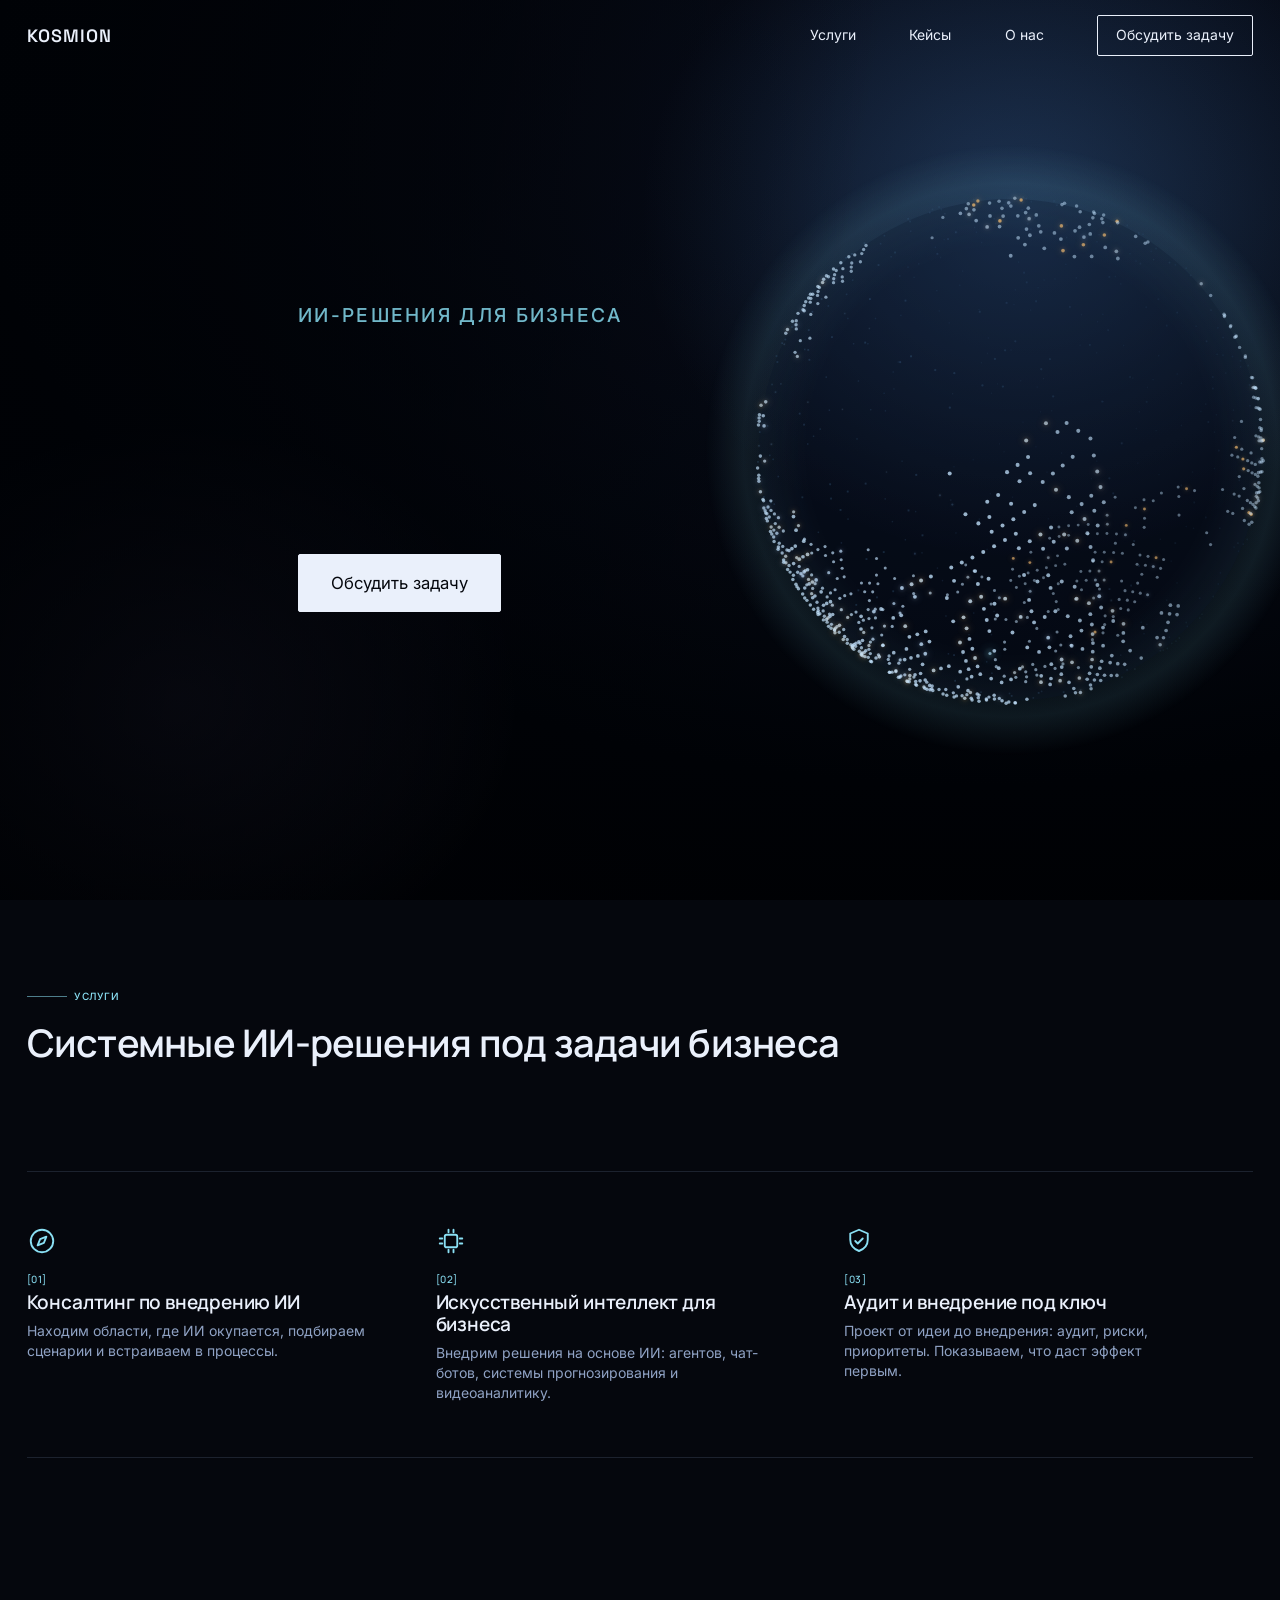
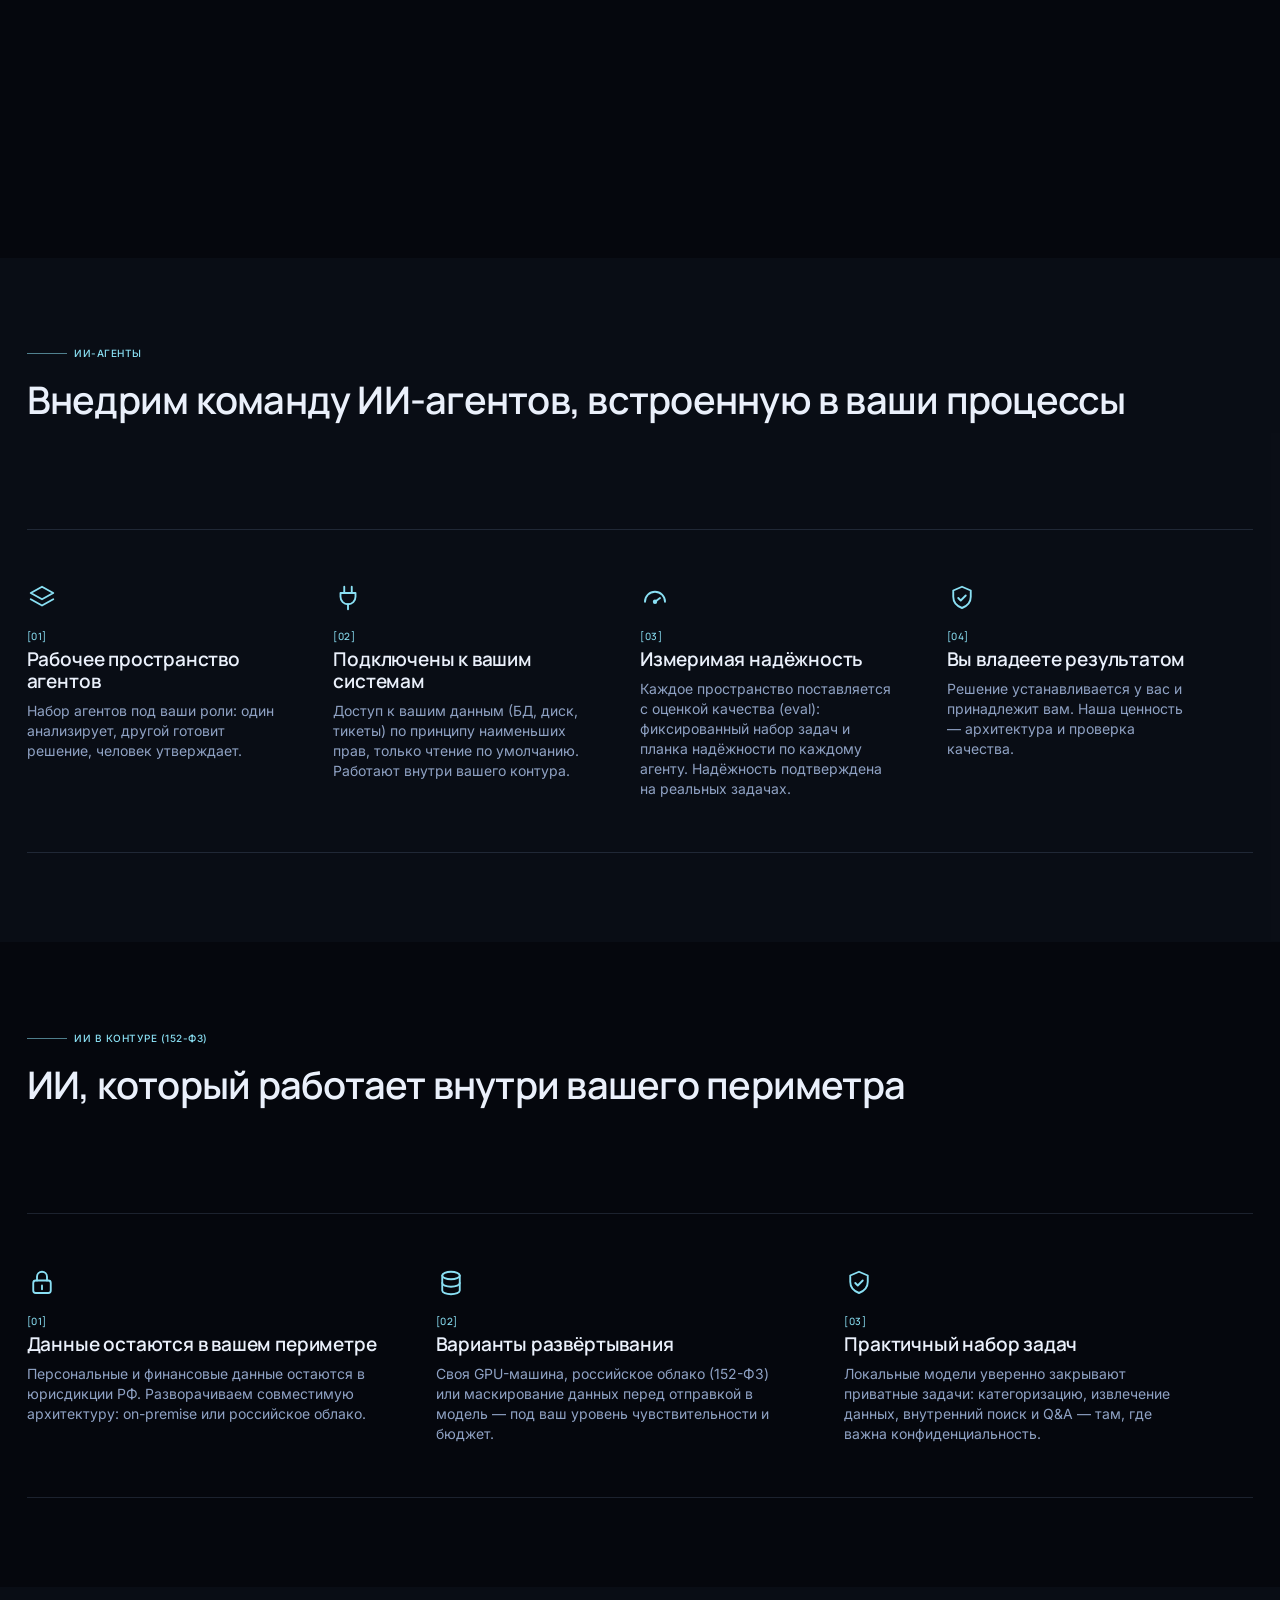
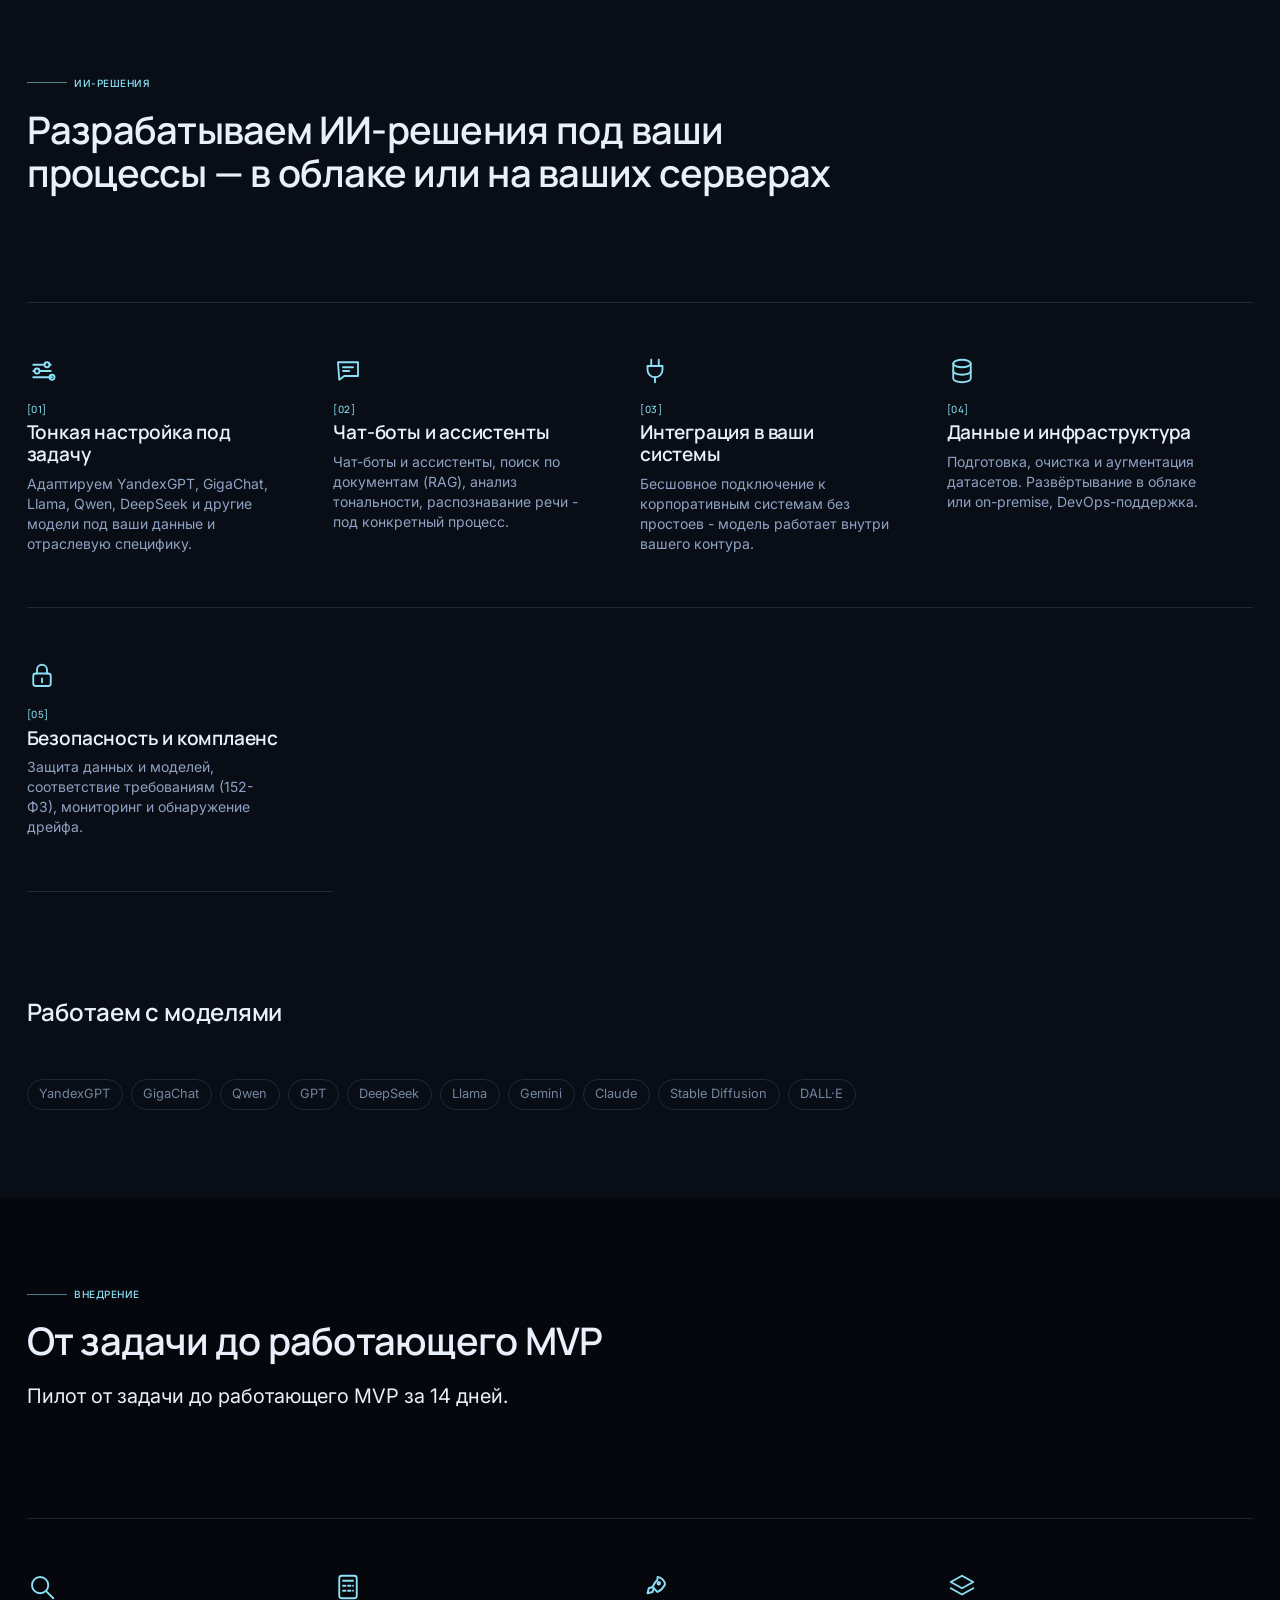
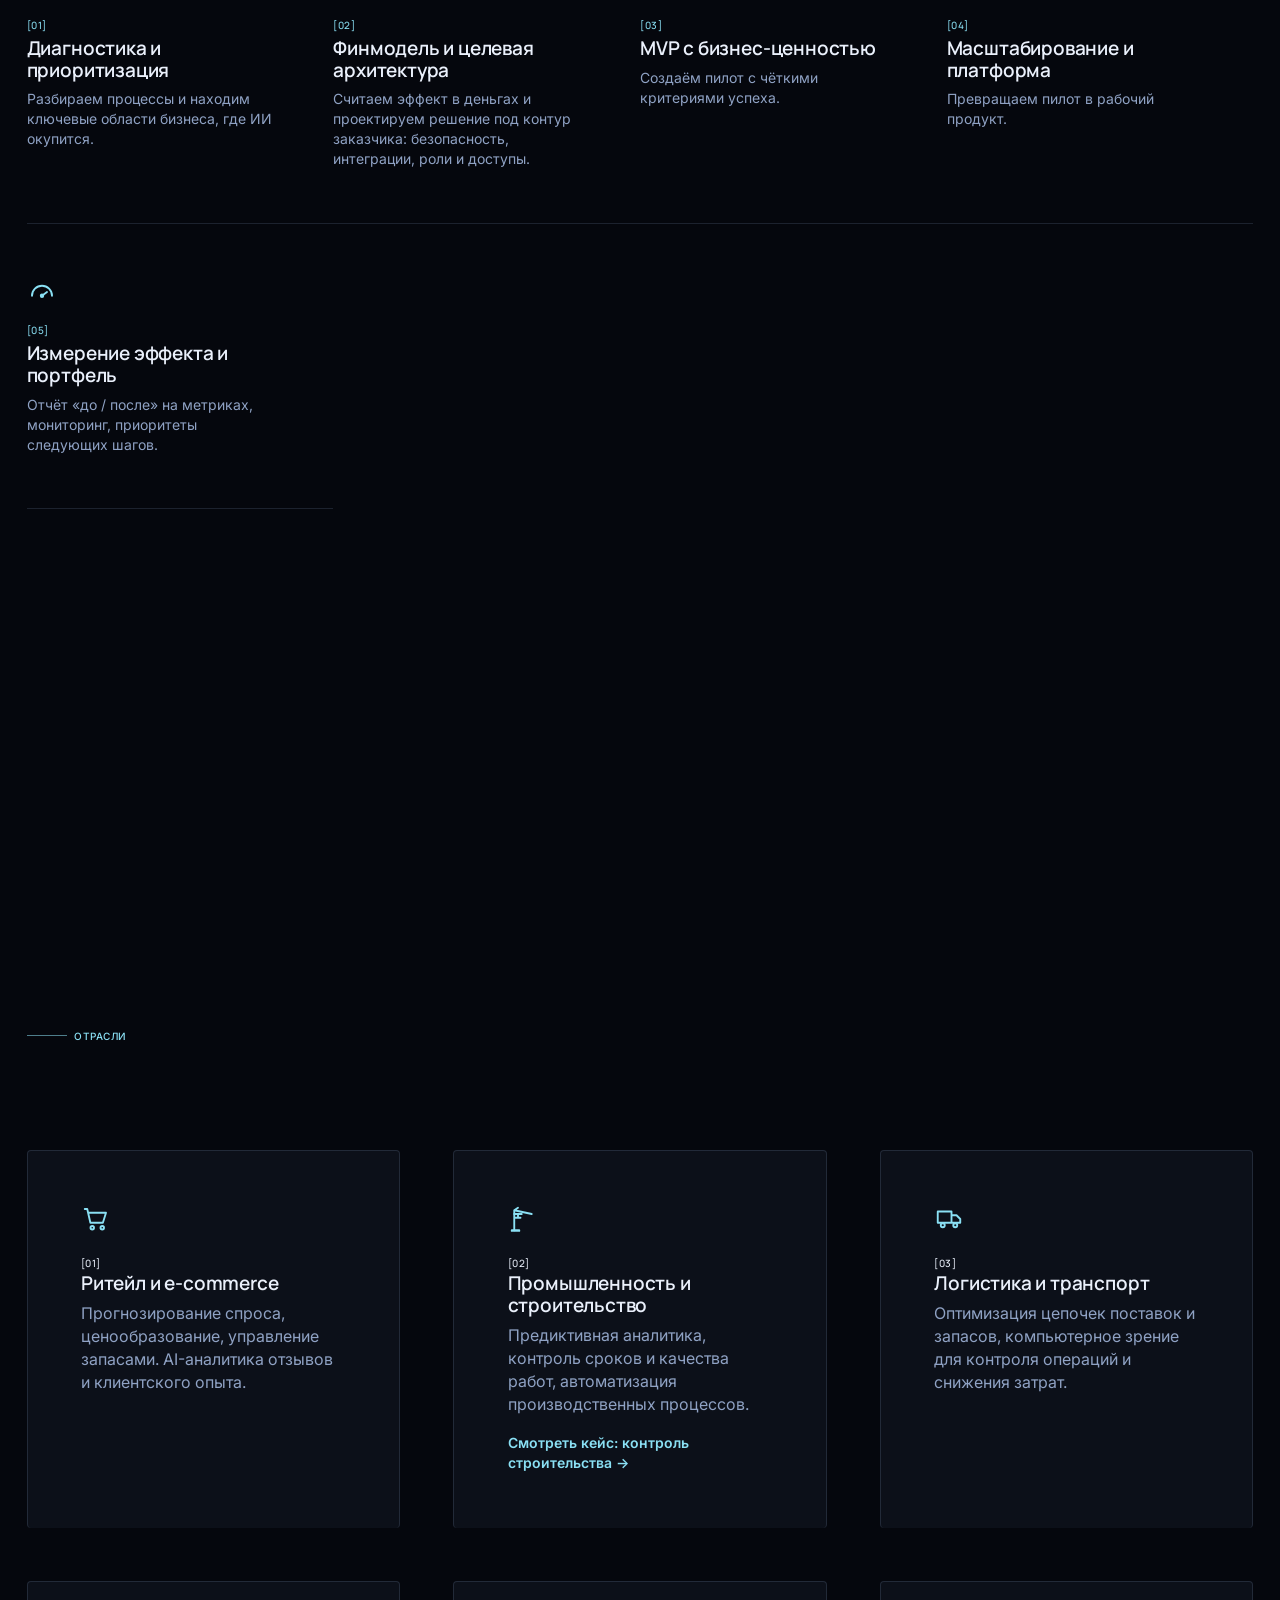
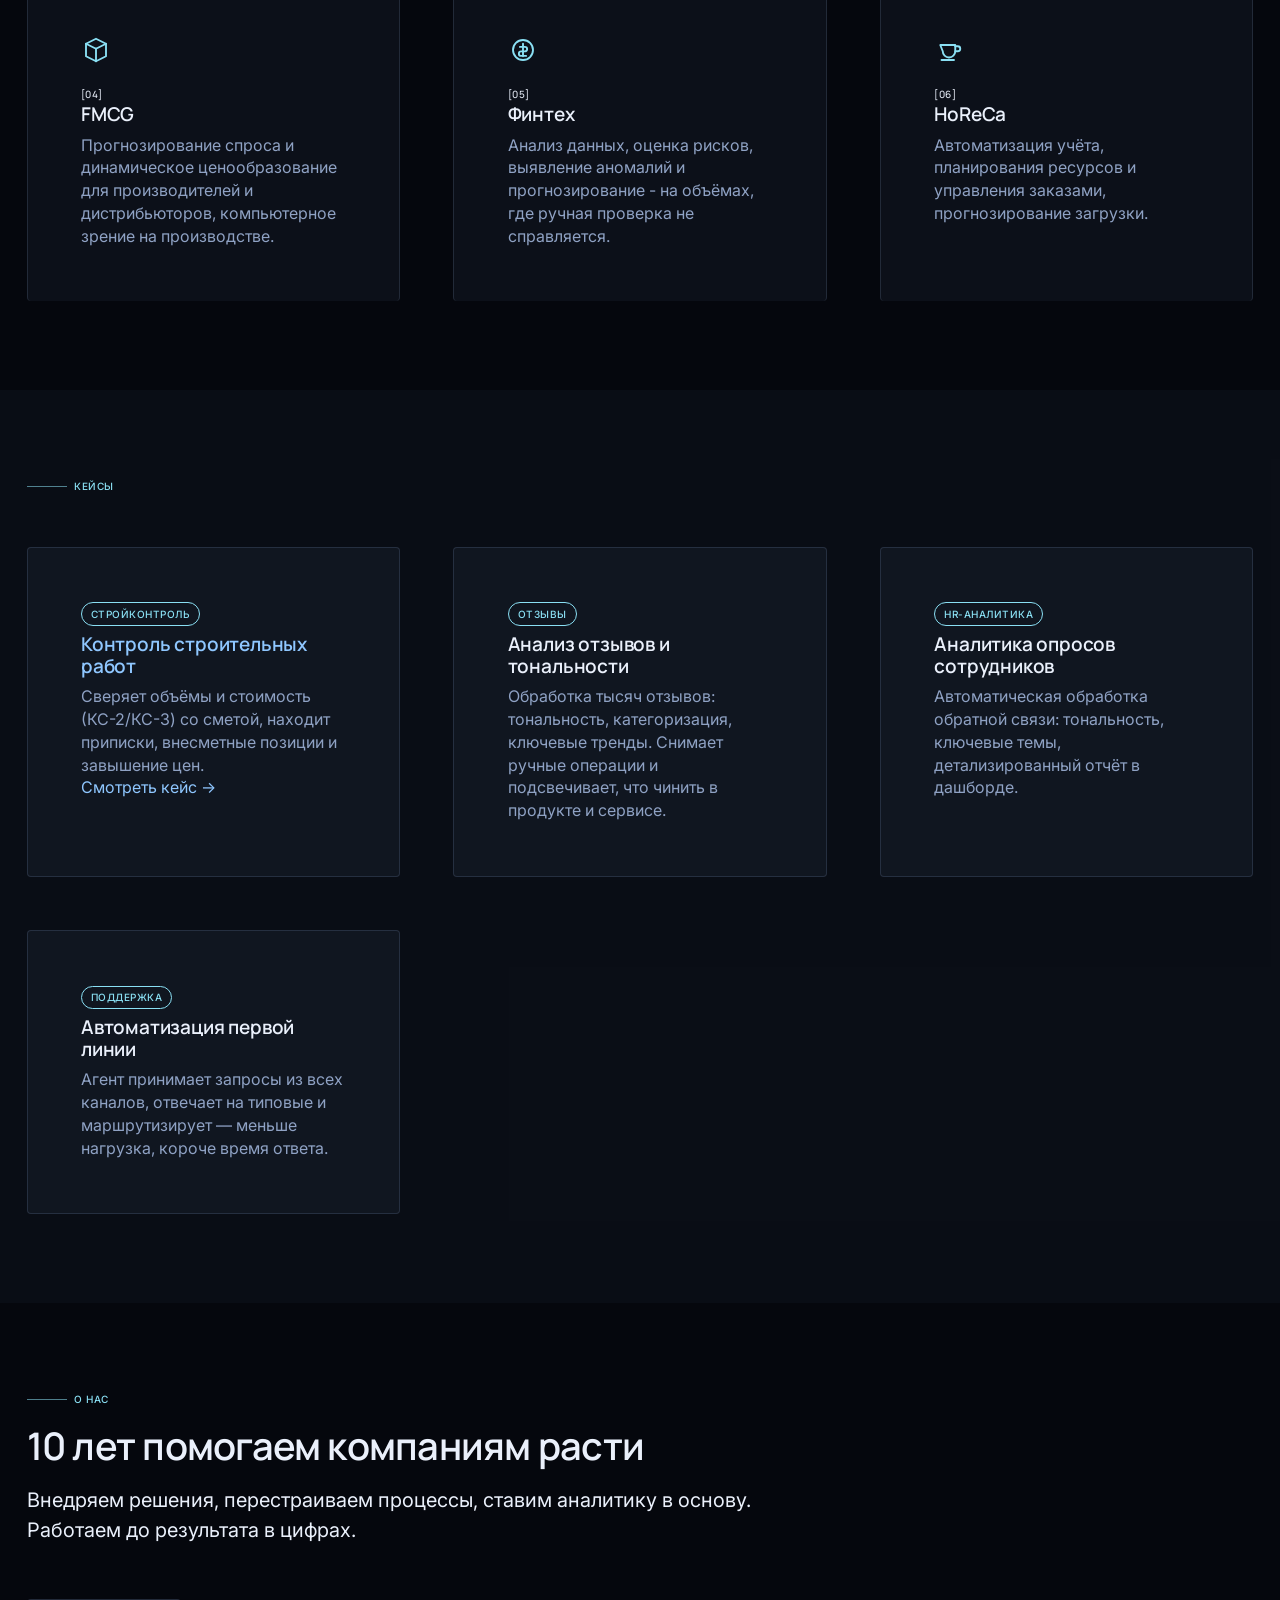
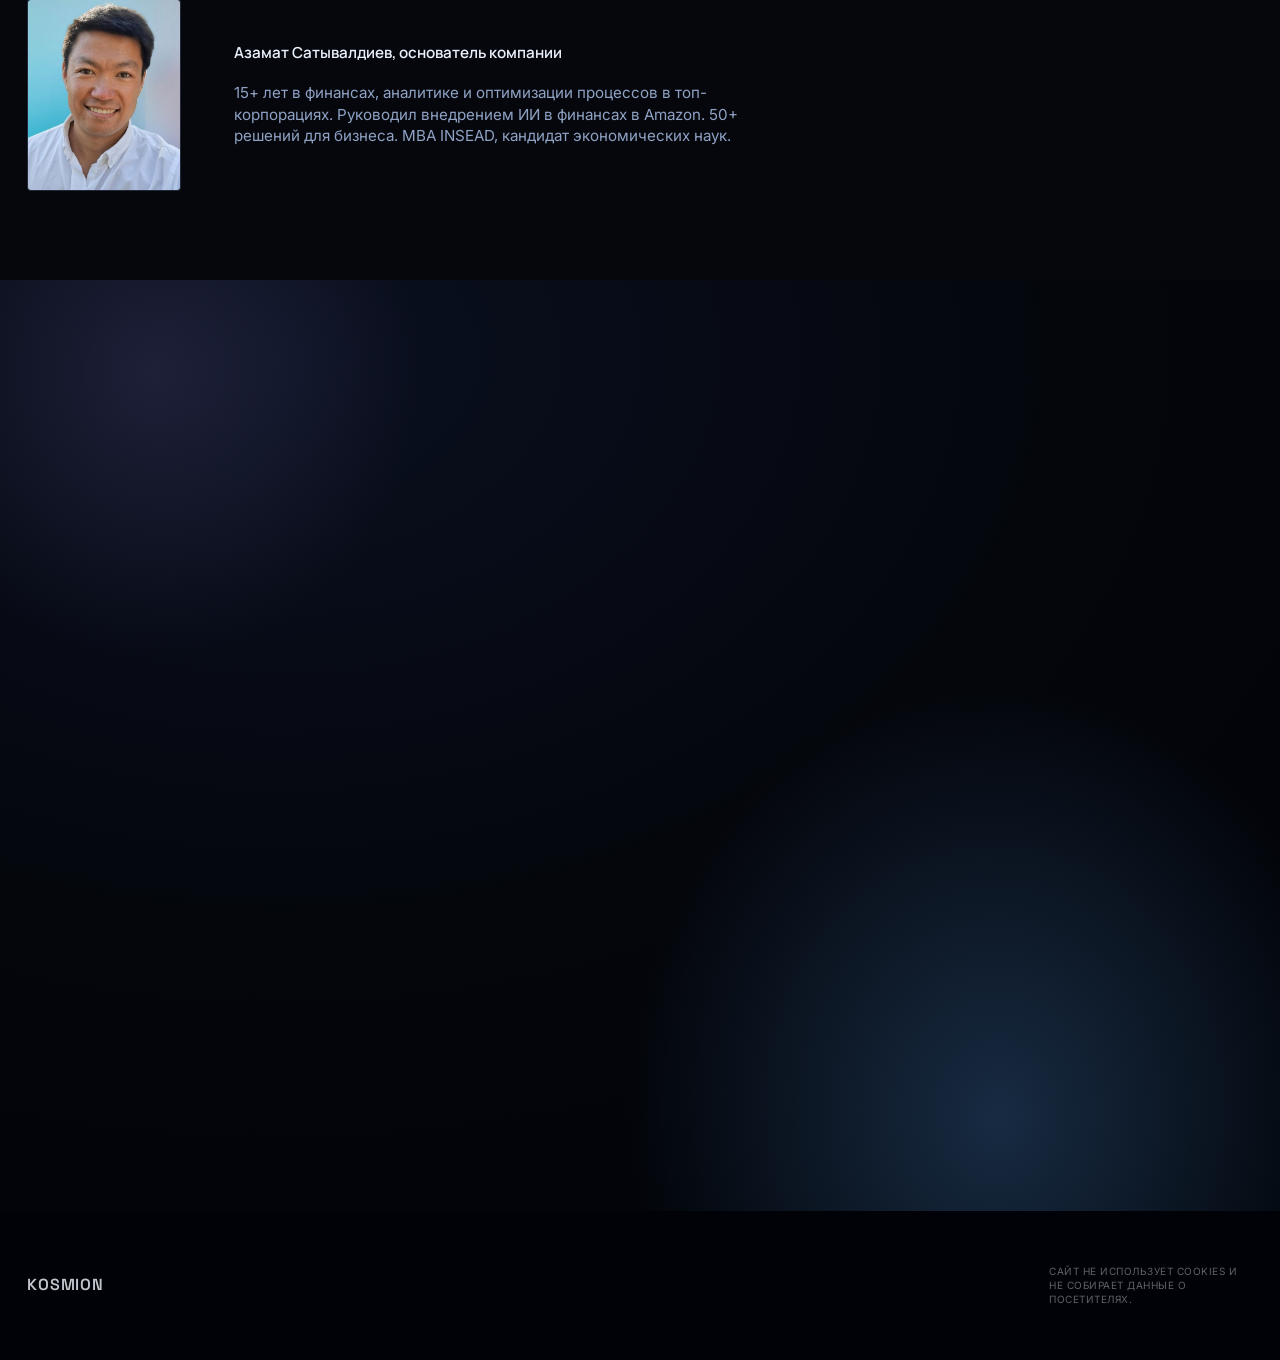
==== commit 41c15a54: "Mobile hero: raise canvas opacity + soften scrim so the animation is visible on phones" ====
--- a/index.html
+++ b/index.html
@@ -166,13 +166,13 @@
        ABOVE the canvas (z2) and below the copy (z3). */
     .hero::before{content:"";position:absolute;inset:0;z-index:2;pointer-events:none;
       background:linear-gradient(100deg,rgba(0,2,6,.86) 0%,rgba(0,2,6,.55) 34%,rgba(0,2,6,0) 62%)}
-    @media(max-width:720px){.hero::before{background:linear-gradient(rgba(0,2,6,.4),rgba(0,2,6,.82))}}
+    @media(max-width:720px){.hero::before{background:linear-gradient(rgba(0,2,6,.30),rgba(0,2,6,.70))}}
     /* Layer order in the hero: gradient (element bg) < nebula ::after <
        canvas (z1) < scrim ::before (z2) < copy (z3). */
     #hero-dots{position:absolute;inset:0;z-index:1;pointer-events:none}
     /* On phones the copy spans full width and the right-anchored object
        lands under the headline - fade it there so type wins. */
-    @media(max-width:720px){#hero-dots{opacity:.45}}
+    @media(max-width:720px){#hero-dots{opacity:.8}}
     .hero .wrap{position:relative;z-index:3}
     /* 15ch was tuned for the 80px h1; at 56px it forces 3 short lines. */
     .hero h1{max-width:19ch;color:var(--ink-2)}
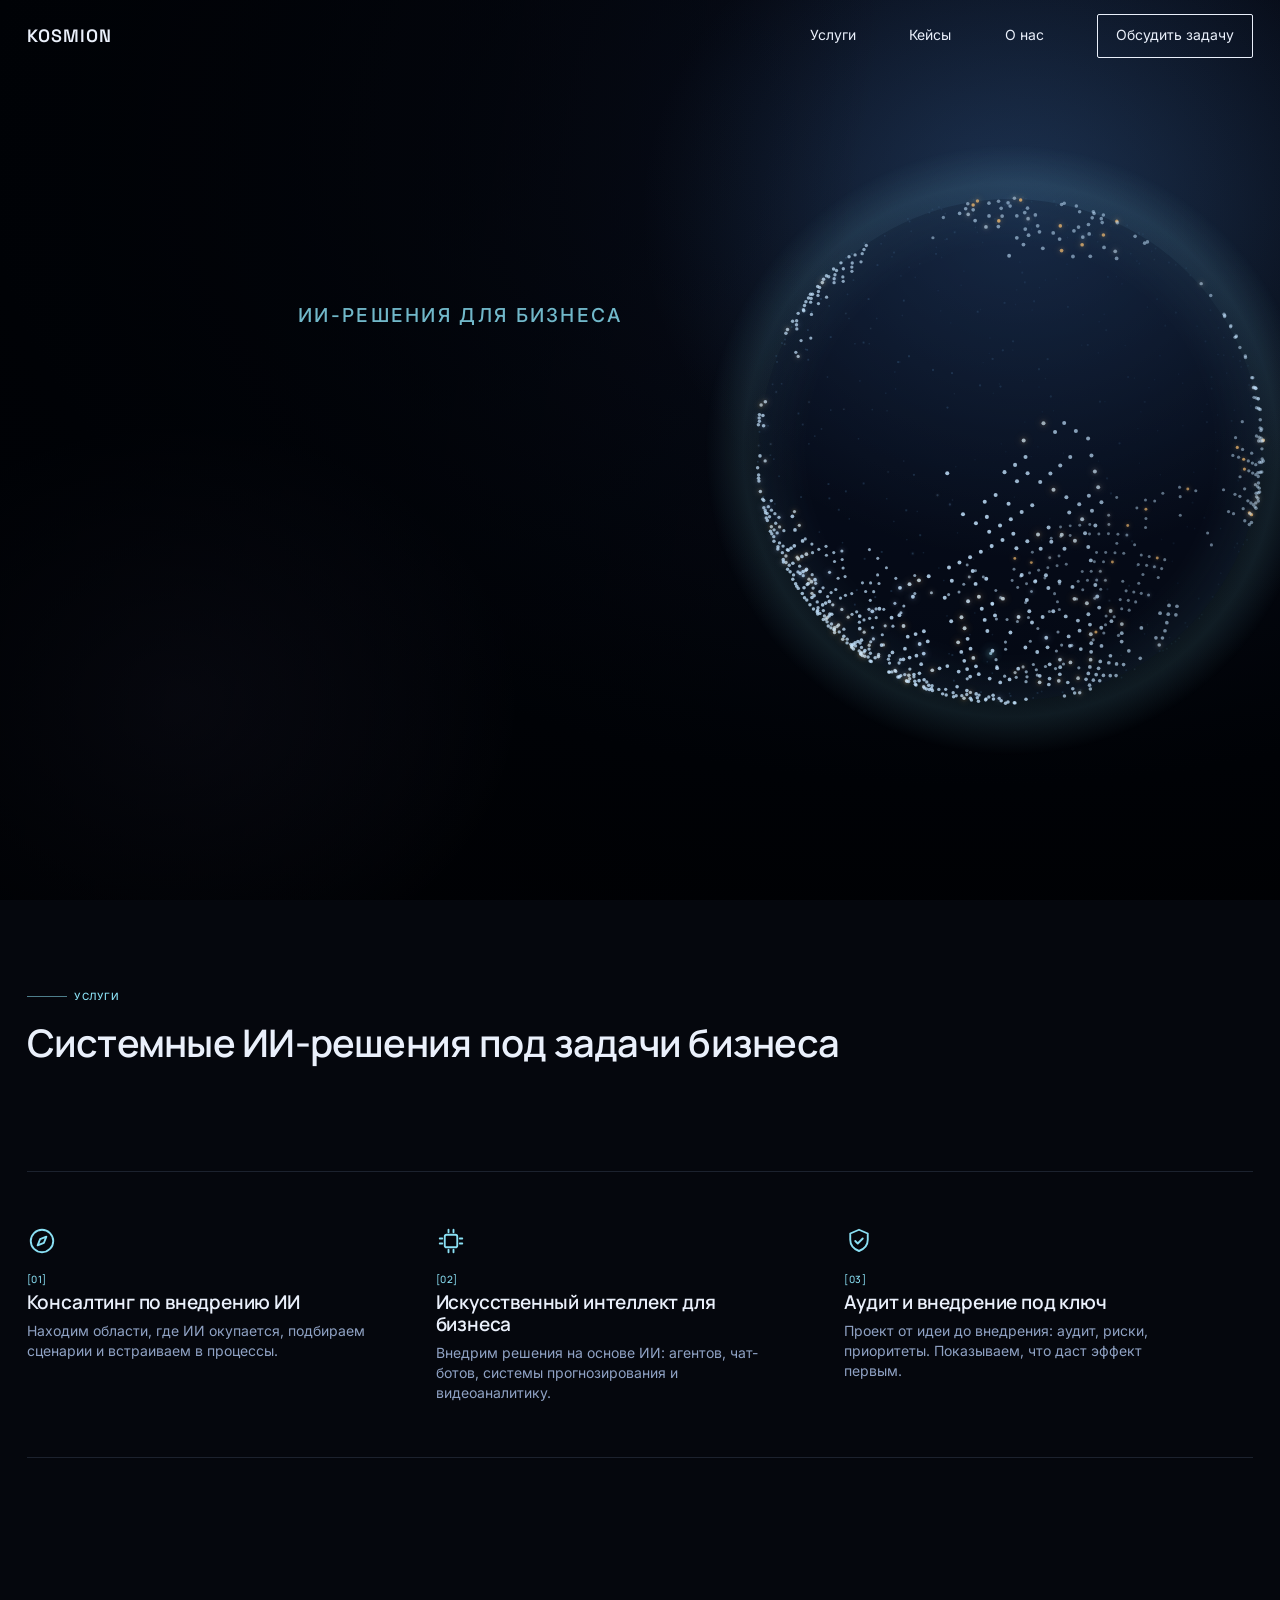
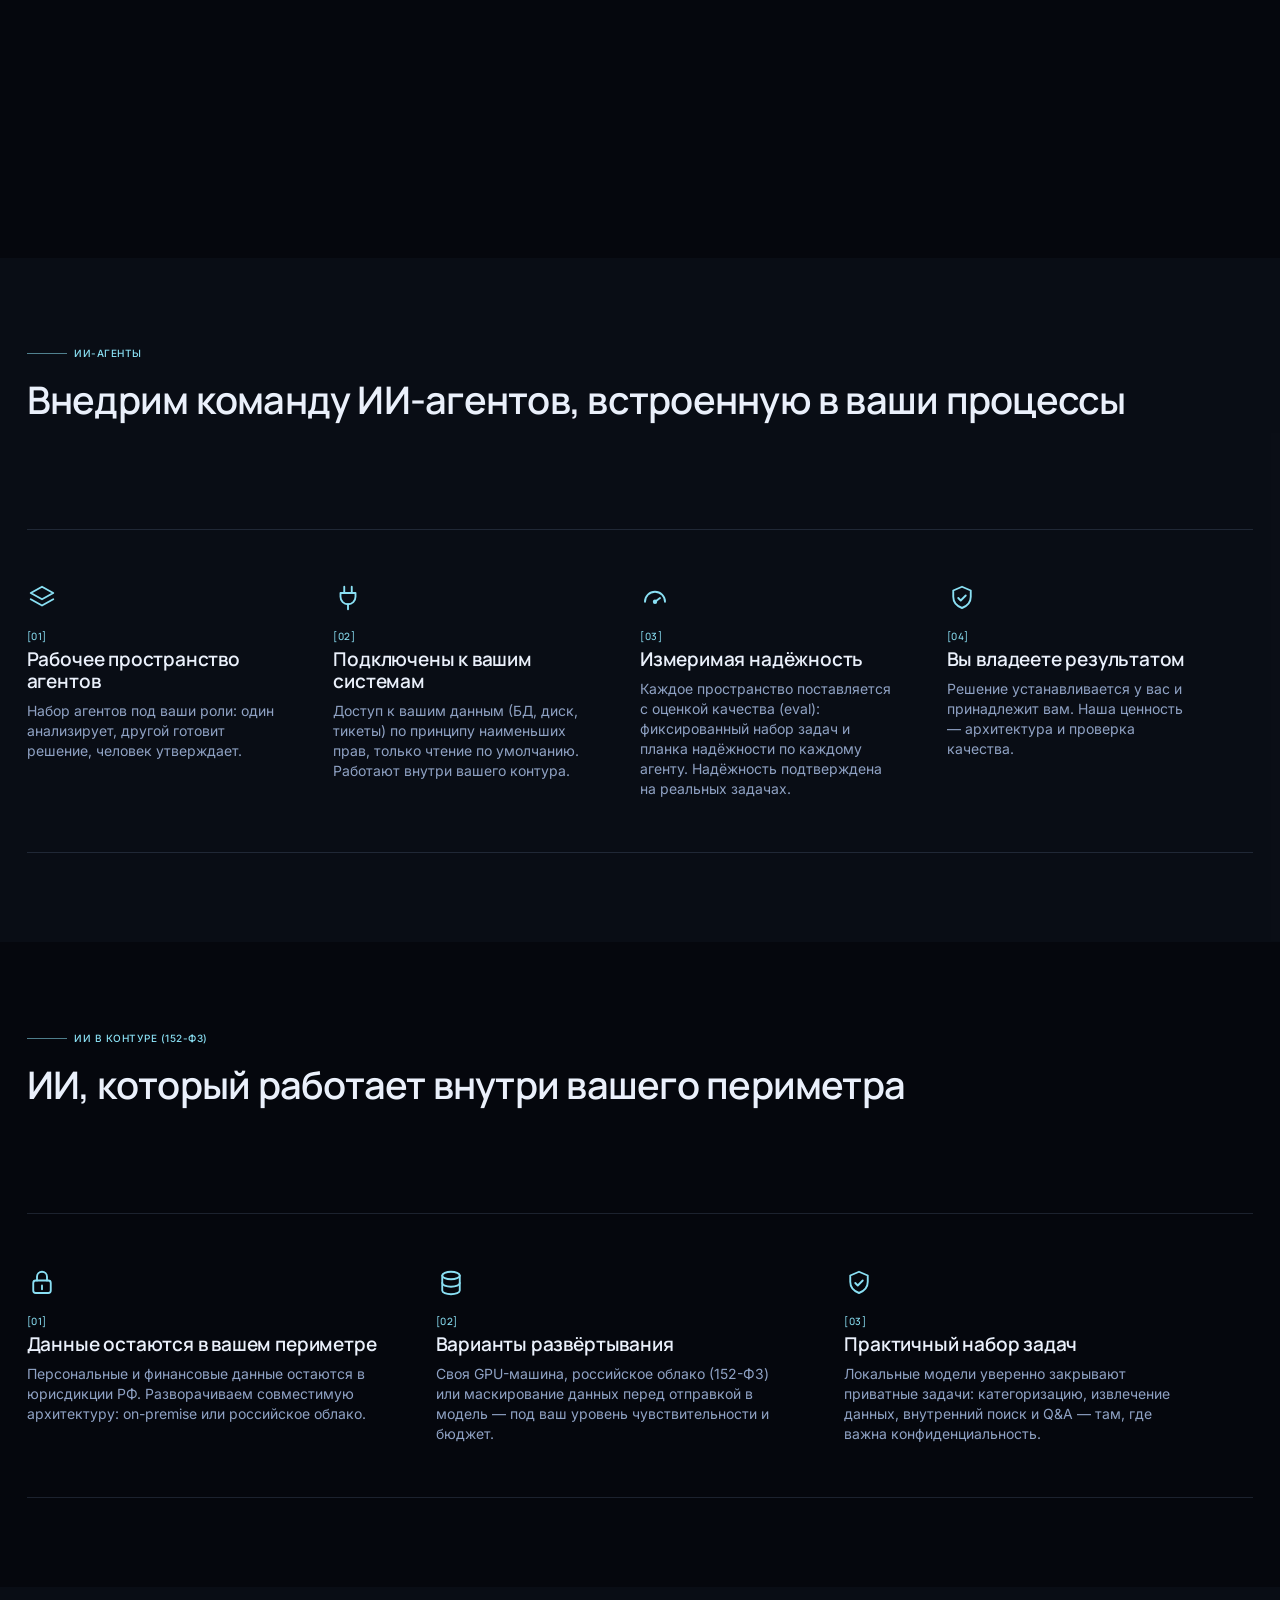
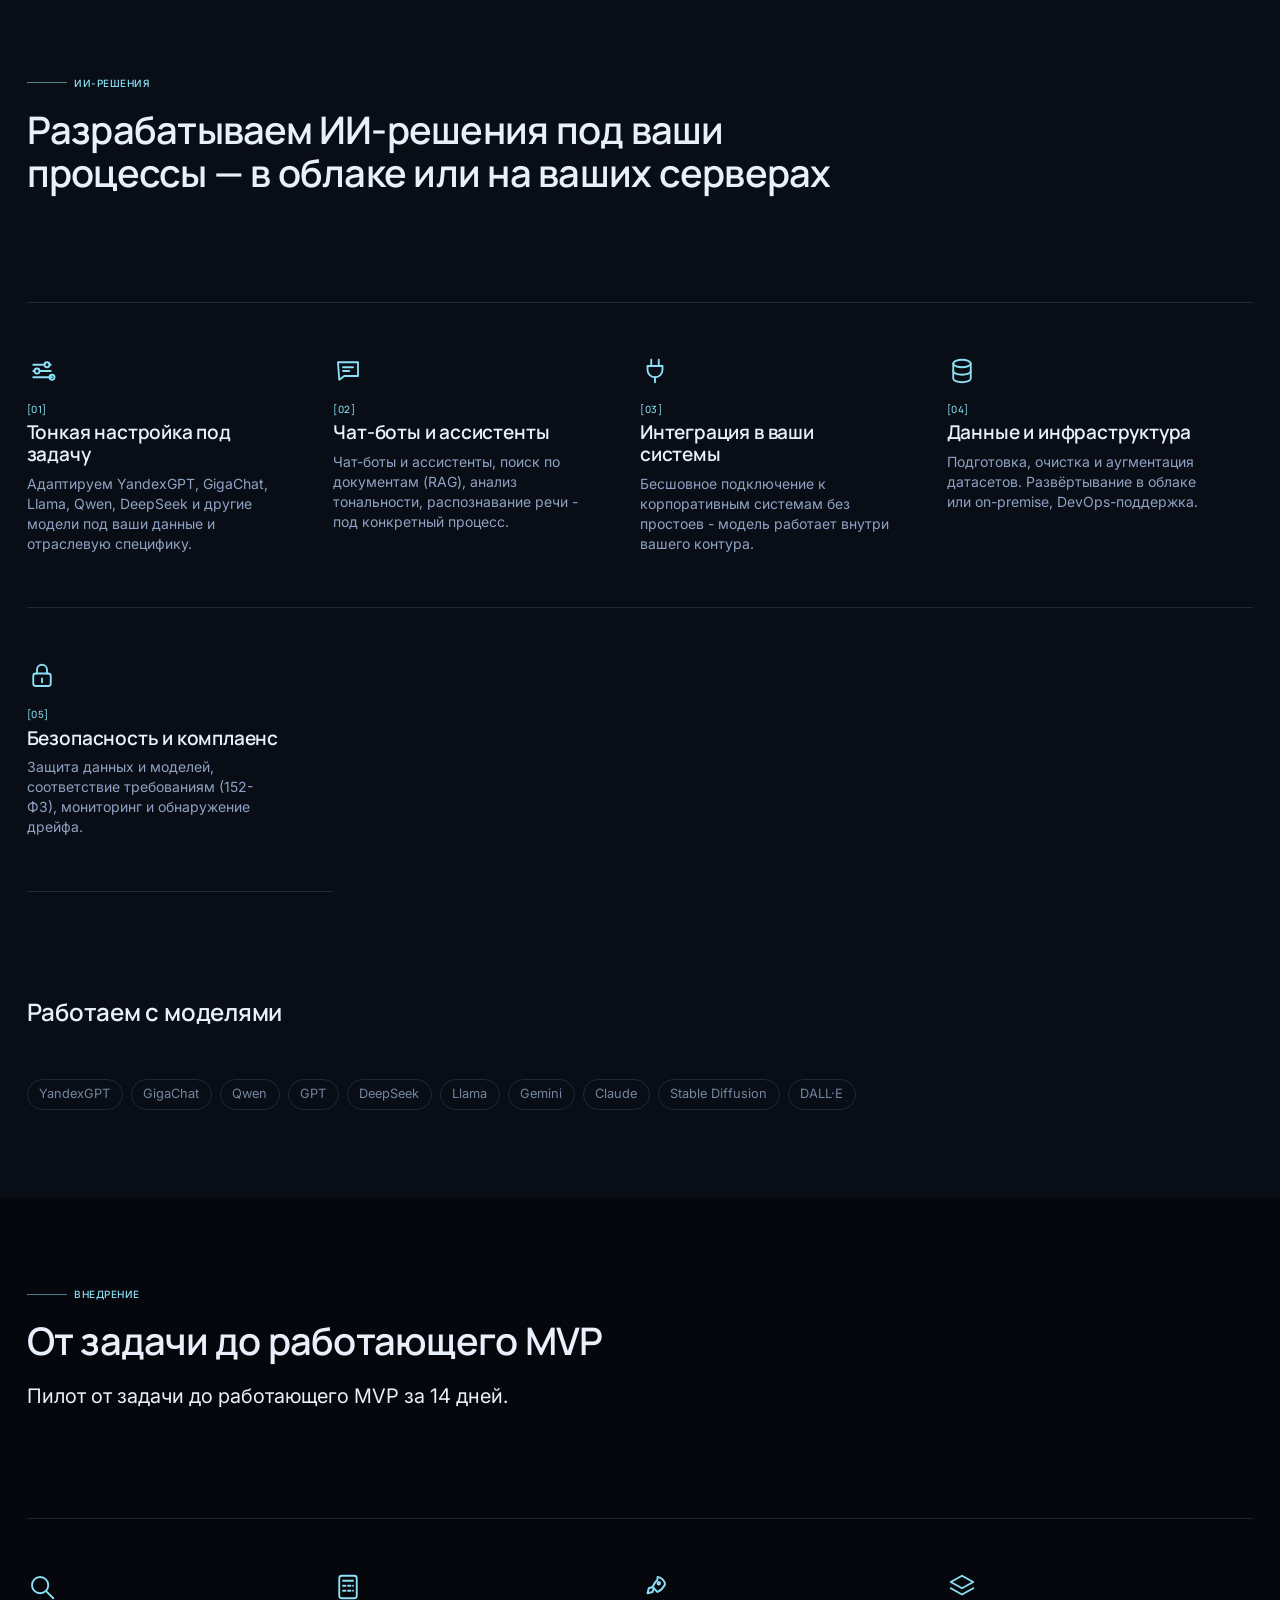
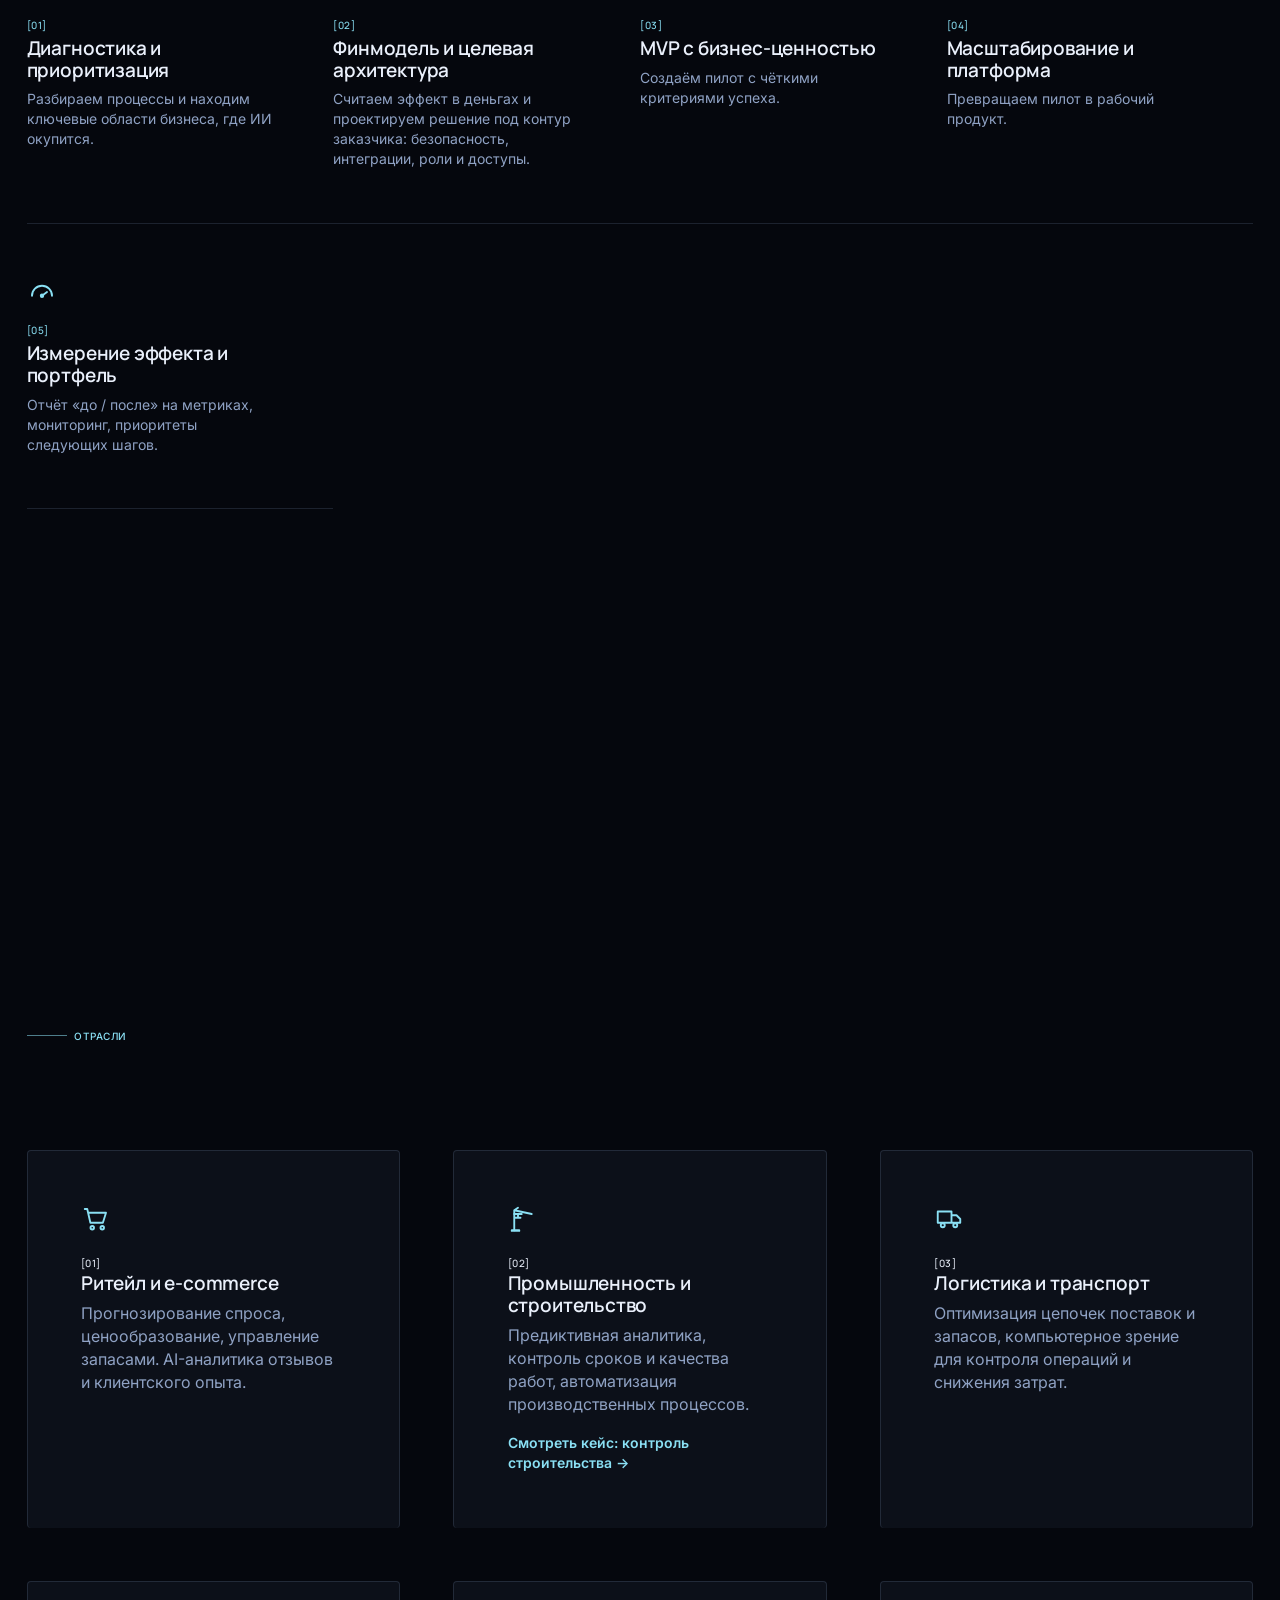
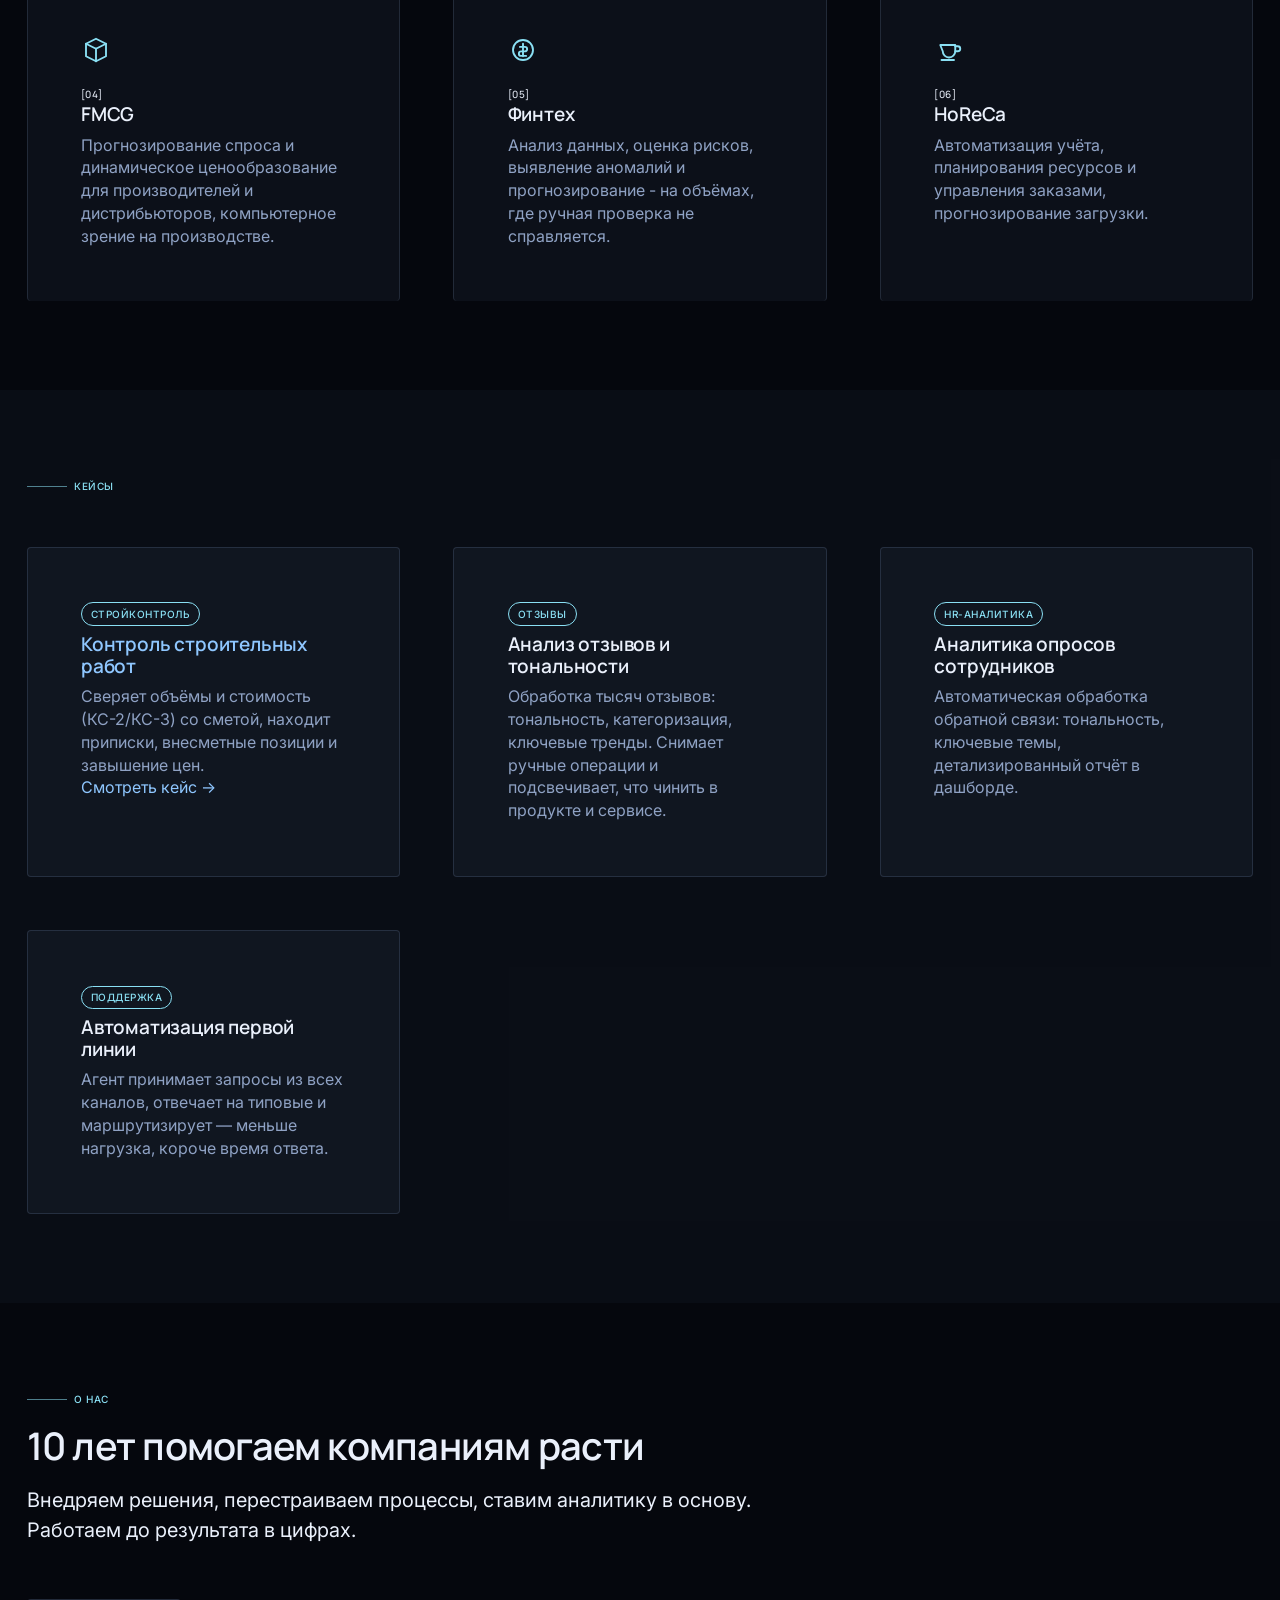
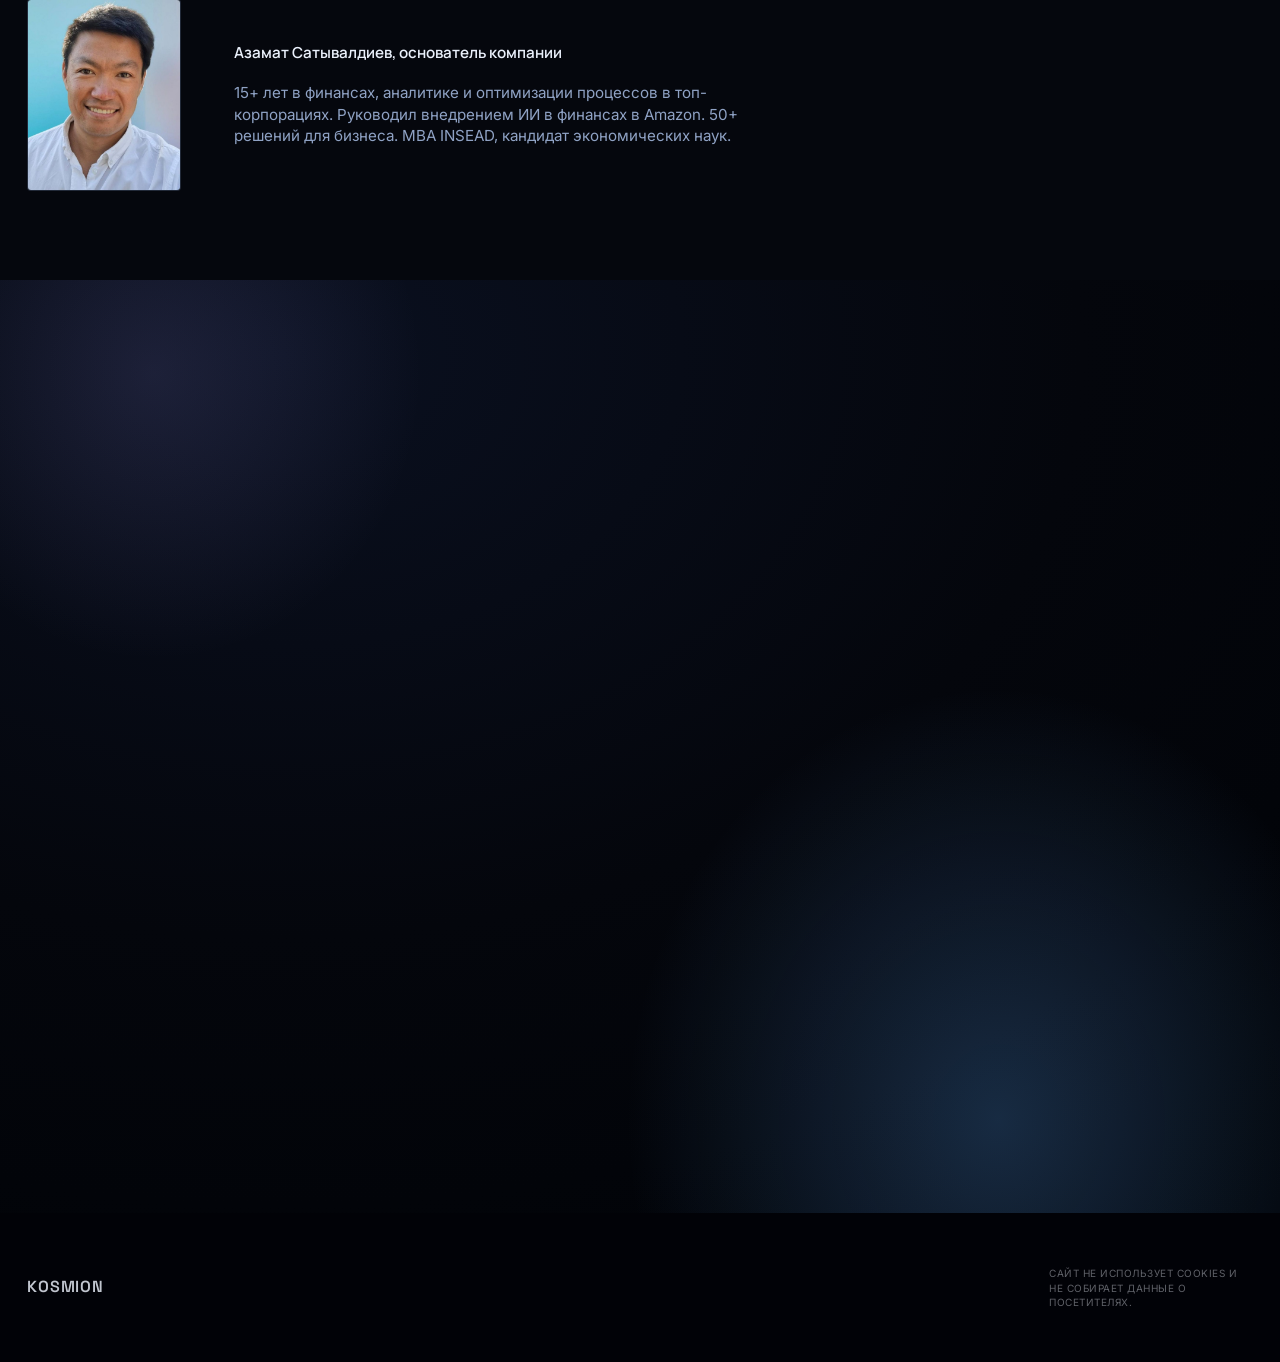
==== commit 8b4376ad: "Mobile nav: add hamburger menu (both pages) + tap targets >=44px (CTA, footer, consent)" ====
--- a/index.html
+++ b/index.html
@@ -135,9 +135,51 @@
     .logo:focus-visible{outline:2px solid var(--accent);outline-offset:4px;border-radius:2px}
     .nav .links{display:flex;align-items:center;gap:var(--space-m)}
     .nav .links a.txtlink{font-size:var(--small)}
+
+    /* Mobile nav toggle — hidden on desktop; the checkbox + burger only come
+       into play at ≤720px, so the desktop bar keeps its exact layout. */
+    .nav-toggle{display:none}
+    .burger{display:none}
+
     @media(max-width:820px){.nav .links{gap:var(--space-s)}}
-    @media(max-width:720px){.nav .links a.txtlink{display:none}}
-    .btn{font-family:var(--font-text);font-size:var(--small);padding:.7em 1.3em;border:1px solid currentColor;border-radius:2px;background:transparent;color:inherit;cursor:pointer;transition:background var(--dur) var(--ease),color var(--dur) var(--ease),transform var(--dur-fast) var(--ease);display:inline-block}
+
+    /* ≤720px: the links collapse into a tap-to-open dropdown under the fixed
+       72px bar, driven by the #nav-toggle checkbox. Replaces the old
+       `.txtlink{display:none}` rule, which hid the links with no way back. */
+    @media(max-width:720px){
+      /* The real control: visually hidden but still a keyboard tab-stop
+         (opacity:0, NOT display:none). Taps flow through the label. */
+      .nav-toggle{display:block;position:absolute;top:14px;right:var(--gutter);
+        width:44px;height:44px;margin:0;opacity:0;pointer-events:none}
+      /* Burger button: 44×44 tap target, three bars in currentColor. */
+      .burger{display:inline-flex;flex-direction:column;justify-content:center;
+        align-items:center;gap:5px;width:44px;height:44px;cursor:pointer;
+        border-radius:4px;color:inherit;-webkit-tap-highlight-color:transparent}
+      .burger span{display:block;width:24px;height:2px;background:currentColor;
+        border-radius:2px;transition:transform var(--dur) var(--ease),opacity var(--dur) var(--ease)}
+      /* Burger → X when open. */
+      .nav-toggle:checked ~ .burger span:nth-child(1){transform:translateY(7px) rotate(45deg)}
+      .nav-toggle:checked ~ .burger span:nth-child(2){opacity:0}
+      .nav-toggle:checked ~ .burger span:nth-child(3){transform:translateY(-7px) rotate(-45deg)}
+      /* Keyboard focus ring lands on the visible burger, not the hidden box. */
+      .nav-toggle:focus-visible ~ .burger{outline:2px solid var(--accent);outline-offset:2px}
+
+      /* Dropdown panel below the fixed 72px bar. Closed = collapsed. */
+      .nav .links{position:fixed;top:72px;left:0;right:0;flex-direction:column;
+        align-items:stretch;gap:0;padding:0 var(--gutter);
+        background:rgba(5,7,13,.96);backdrop-filter:blur(12px) saturate(140%);
+        border-bottom:1px solid var(--line);
+        max-height:0;opacity:0;overflow:hidden;pointer-events:none;
+        transition:max-height var(--dur) var(--ease),opacity var(--dur) var(--ease),padding var(--dur) var(--ease)}
+      .nav-toggle:checked ~ .links{max-height:80vh;opacity:1;pointer-events:auto;
+        padding-top:var(--space-s);padding-bottom:var(--space-s)}
+      /* txtlinks return as stacked, ≥44px rows. */
+      .nav .links a.txtlink{display:flex;align-items:center;min-height:44px;
+        font-size:1rem;padding:.4em 0;border-bottom:1px solid var(--line)}
+      /* CTA is a full-width block at the foot of the panel. */
+      .nav .links a.btn{width:100%;margin-top:var(--space-s)}
+    }
+    .btn{font-family:var(--font-text);font-size:var(--small);padding:.7em 1.3em;border:1px solid currentColor;border-radius:2px;background:transparent;color:inherit;cursor:pointer;transition:background var(--dur) var(--ease),color var(--dur) var(--ease),transform var(--dur-fast) var(--ease);display:inline-flex;align-items:center;justify-content:center;min-height:44px;box-sizing:border-box}
     .btn:hover{background:var(--ink);color:var(--paper)}
     .nav.scrolled .btn:hover{background:var(--ink);color:var(--paper)}
     .btn:active{transform:translateY(1px)}
@@ -400,6 +442,8 @@
        the primary CTA above should stay the only button in the band */
     .contacts{display:flex;flex-wrap:wrap;gap:0 var(--space-m);margin-top:var(--space-m);list-style:none}
     .contacts a{color:rgba(234,240,251,.82);font-size:var(--small);padding-block:.35em;border-bottom:1px solid rgba(234,240,251,.28);transition:color var(--dur) var(--ease),border-color var(--dur) var(--ease)}
+    /* ≤720px: footer contact links need a ≥44px tap height. */
+    @media(max-width:720px){.contacts a{display:inline-flex;align-items:center;min-height:44px}}
     .contacts a:hover{color:var(--ink-2);border-color:var(--ink-2)}
     footer{background:rgba(0,2,6,.72);color:rgba(234,240,251,.55);padding-block:var(--space-m);font-size:.85rem}
     footer .wrap{display:flex;justify-content:space-between;flex-wrap:wrap;gap:var(--space-s)}
@@ -482,6 +526,12 @@
          The name is a plain text node, NOT wrapped in a span - the Jost
          subset covers exactly these six letters and nothing else. -->
     <a href="index.html" class="logo" aria-label="Kosmion — на главную">KOSMION</a>
+    <!-- Mobile nav (≤720px): CSS-only checkbox hack. The input is the real
+         focusable control — visually hidden but NOT display:none, so it stays
+         a keyboard tab-stop; the label is the visible 44×44 burger. Desktop
+         hides both, so the .links row is unchanged there. -->
+    <input type="checkbox" id="nav-toggle" class="nav-toggle">
+    <label for="nav-toggle" class="burger" aria-label="Меню" aria-expanded="false"><span></span><span></span><span></span></label>
     <div class="links">
       <a href="#services" class="txtlink">Услуги</a>
       <a href="#cases" class="txtlink">Кейсы</a>
@@ -754,6 +804,8 @@
       .lead-form .consent{display:flex;gap:8px;align-items:flex-start;font-size:13px;opacity:.85}
       .lead-form .consent input{width:auto;margin-top:3px}
       .lead-form .consent a{color:inherit;text-decoration:underline}
+      /* ≤720px: the label is the tap target for the consent checkbox — keep it ≥44px. */
+      @media(max-width:720px){.lead-form .consent{min-height:44px}}
       .lead-form button{justify-self:start;border:0;cursor:pointer}
       </style>
       <form class="lead-form reveal" action="https://formspree.io/f/REPLACE_WITH_YOUR_FORM_ID" method="POST" data-verify="Formspree endpoint — вставьте свой ID с formspree.io">
@@ -824,6 +876,18 @@
     };
     addEventListener("scroll",()=>{if(!queued){queued=true;requestAnimationFrame(frame)}},{passive:true});
     frame();
+
+    /* 4. Mobile nav: close the dropdown when any link inside it is tapped,
+          and keep the burger's aria-expanded in sync with the checkbox. */
+    const navToggle=document.getElementById("nav-toggle"),
+          burger=document.querySelector(".nav .burger");
+    if(navToggle){
+      const syncAria=()=>burger&&burger.setAttribute("aria-expanded",navToggle.checked?"true":"false");
+      navToggle.addEventListener("change",syncAria);
+      document.querySelectorAll(".nav .links a").forEach(a=>
+        a.addEventListener("click",()=>{navToggle.checked=false;syncAria();}));
+      syncAria();
+    }
   })();
   </script>
   <script src="space.js?v=12"></script>
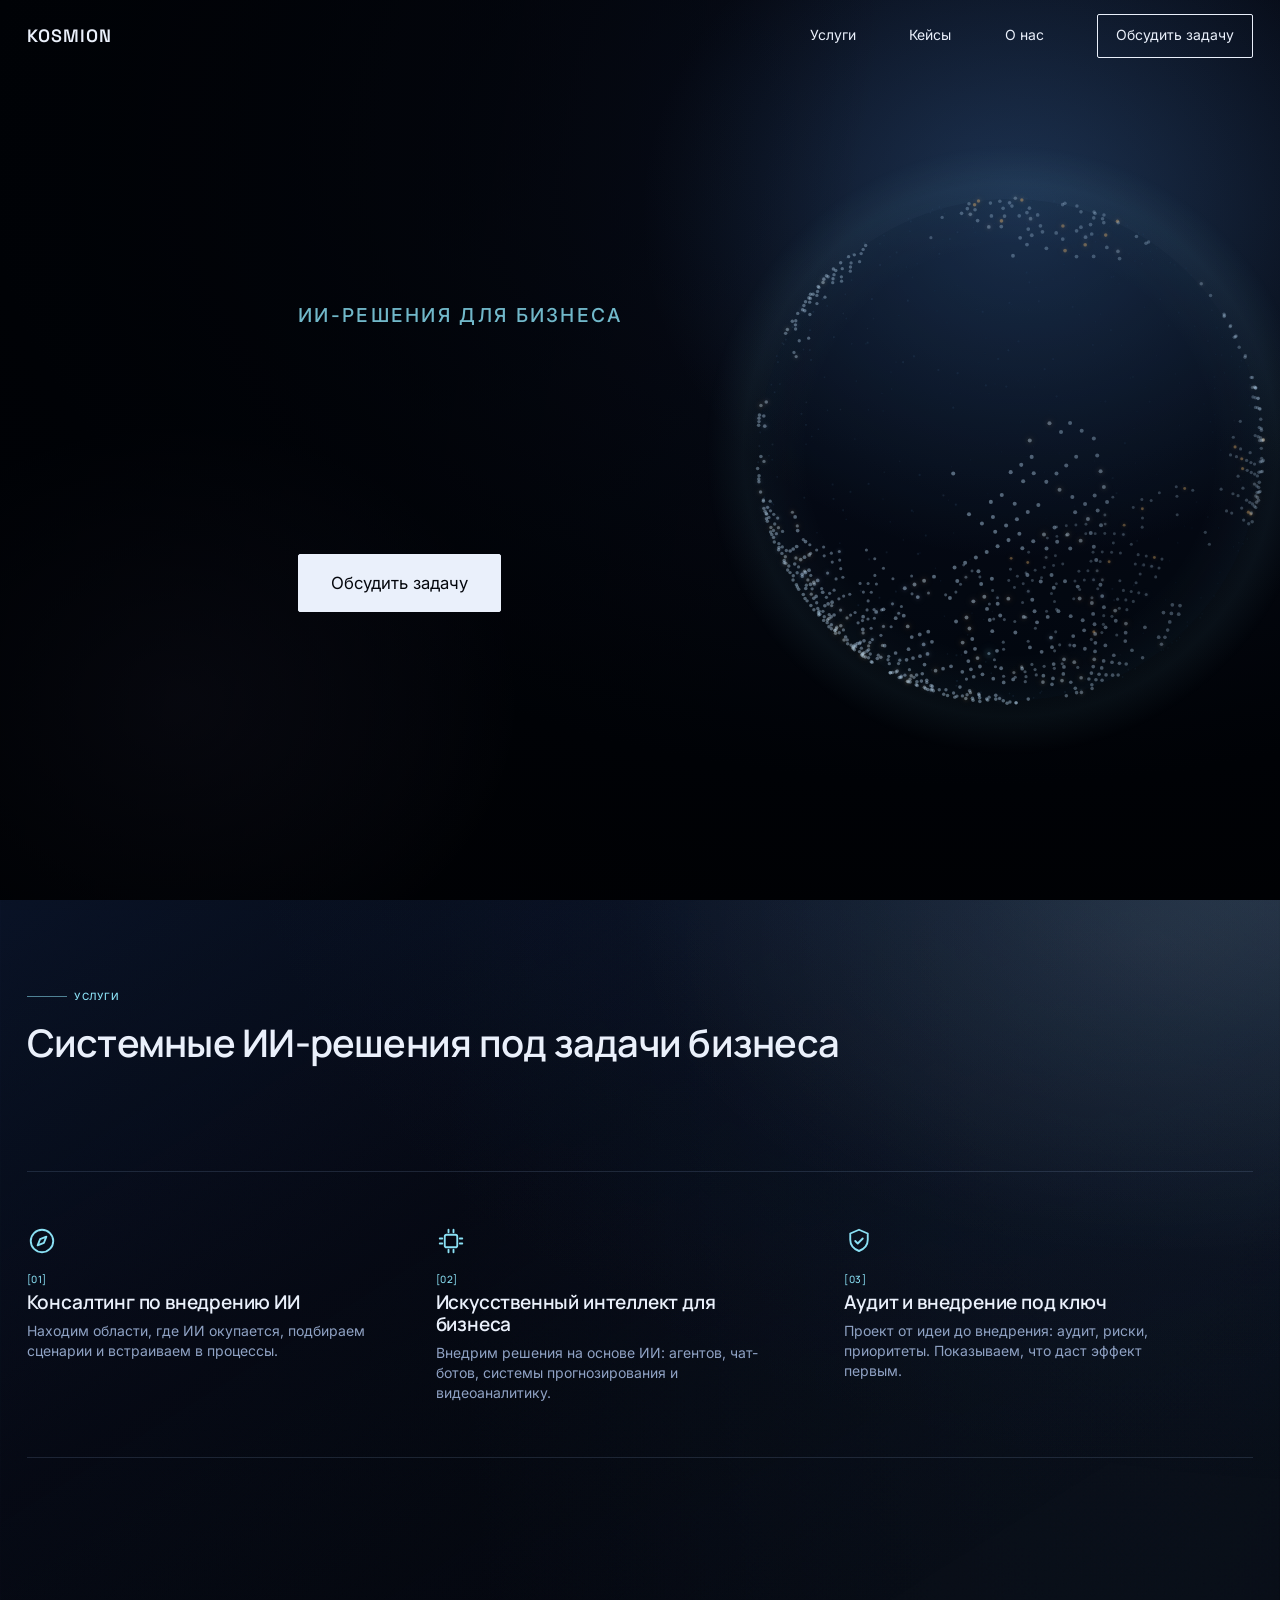
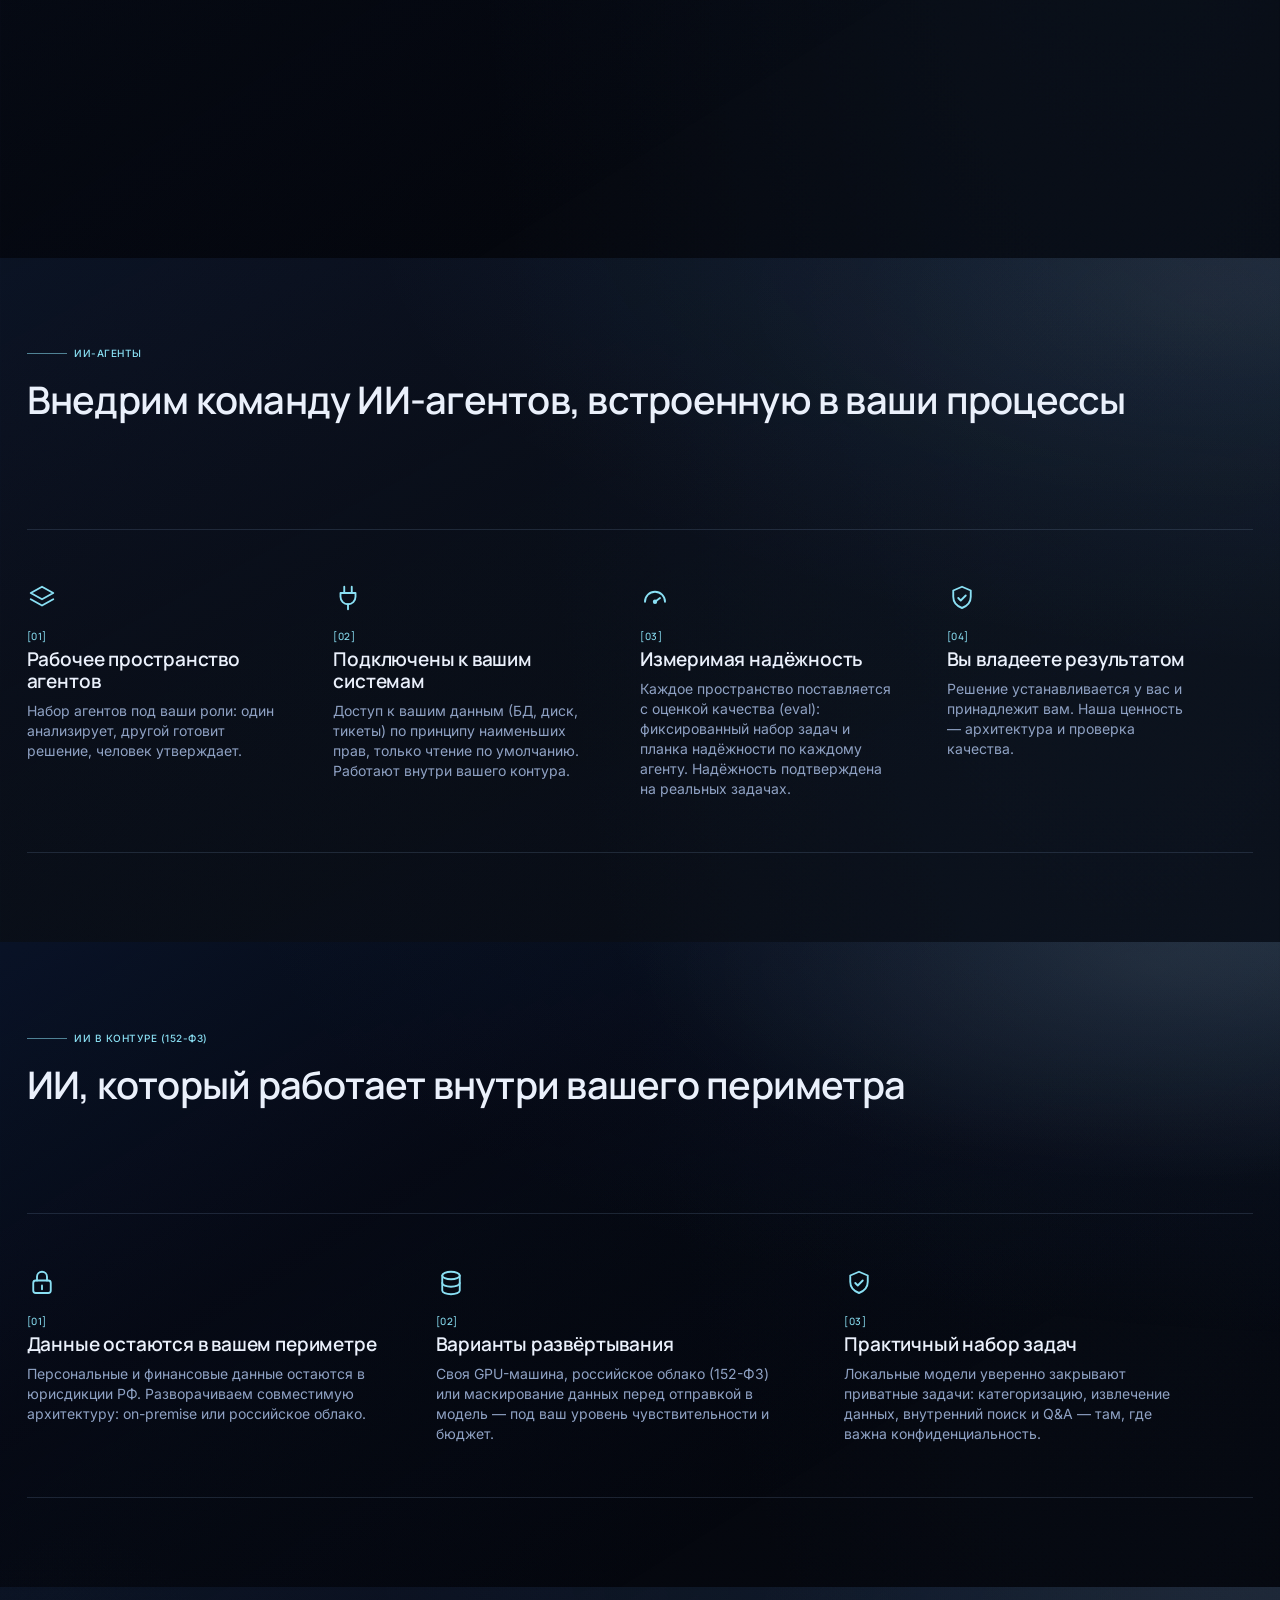
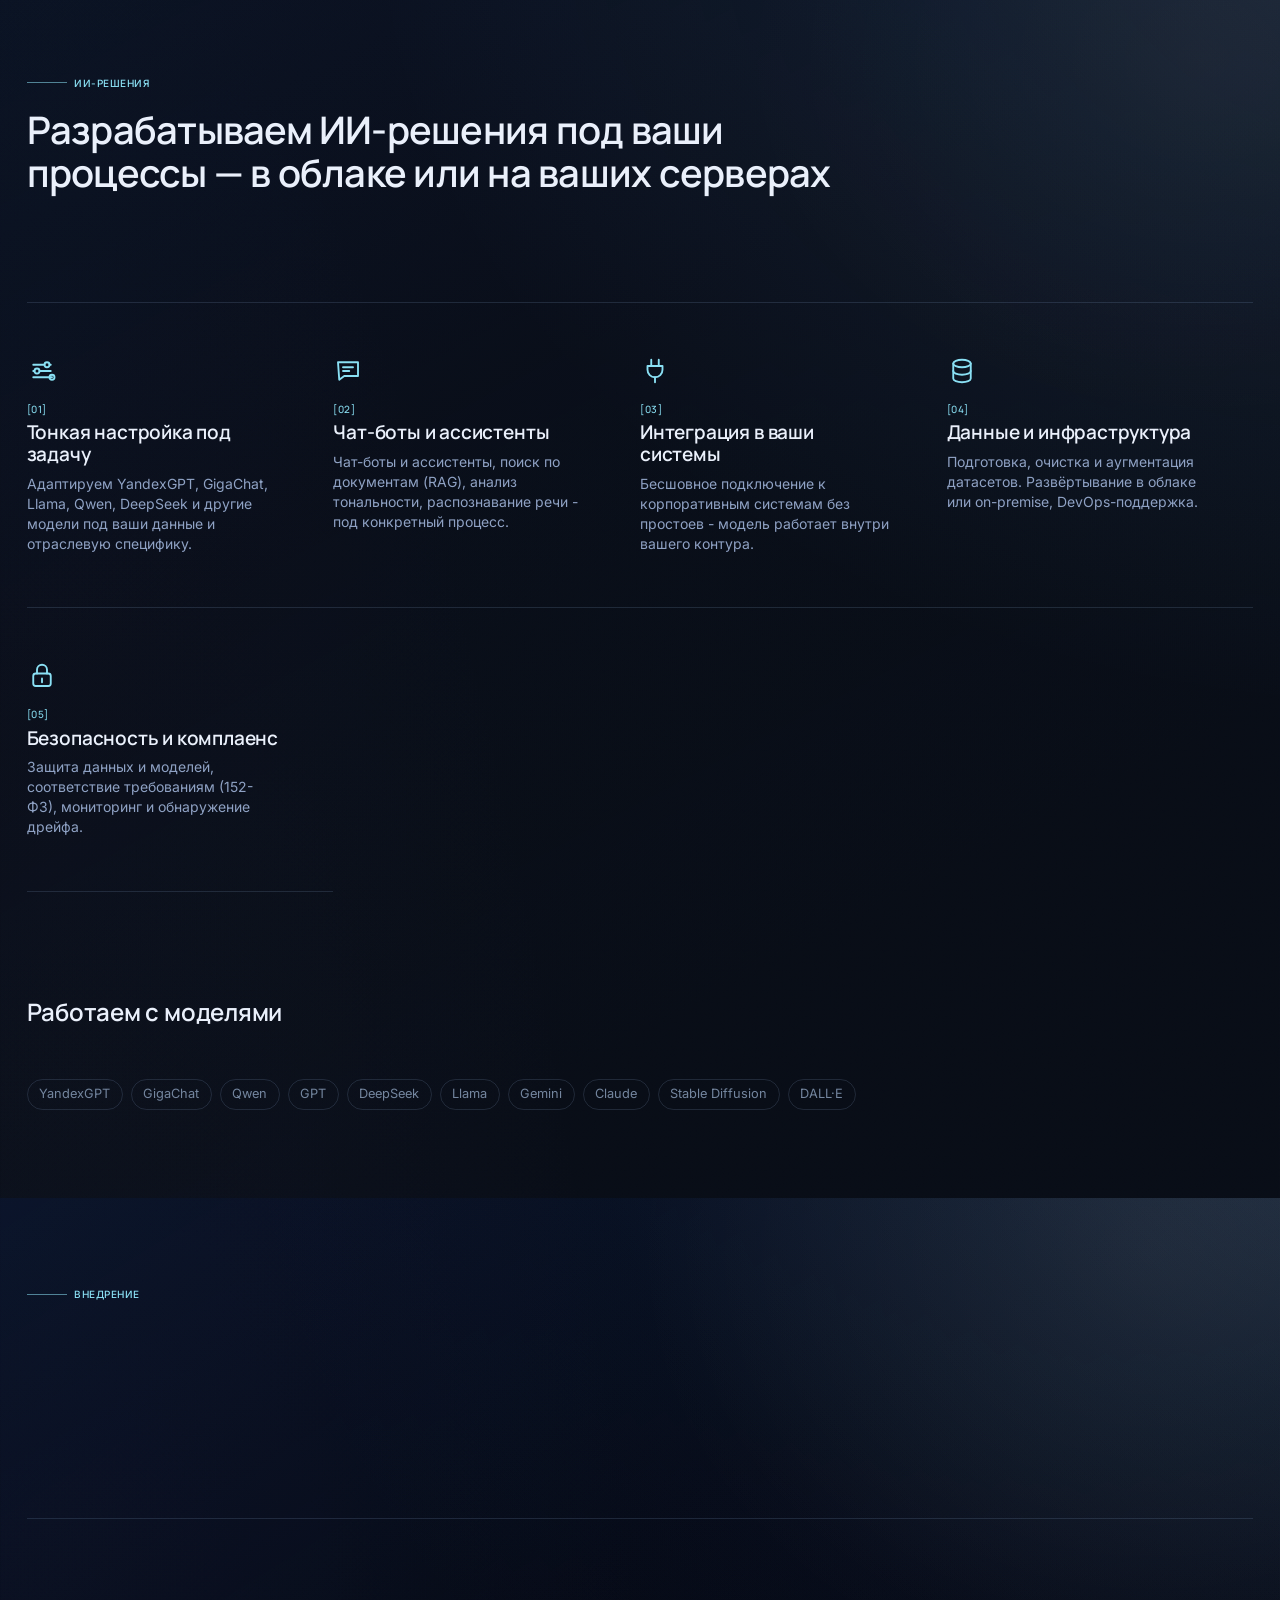
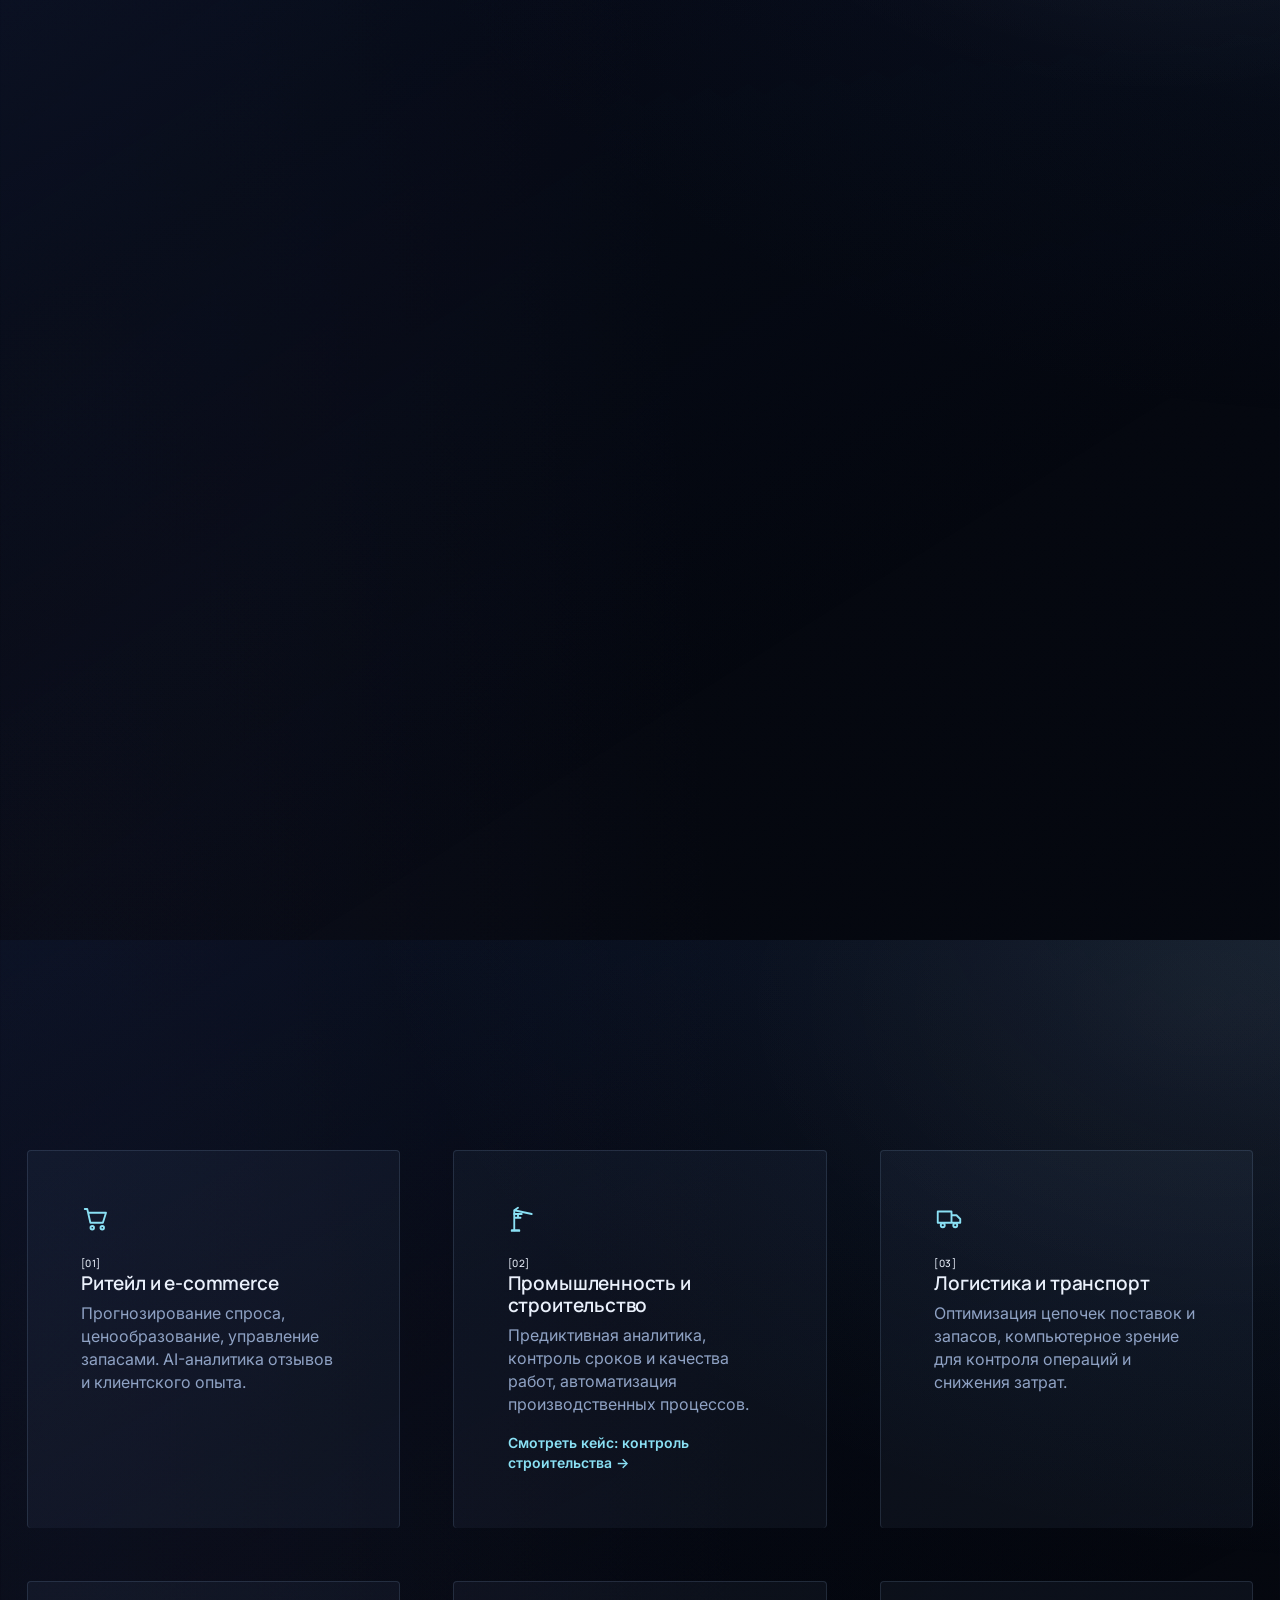
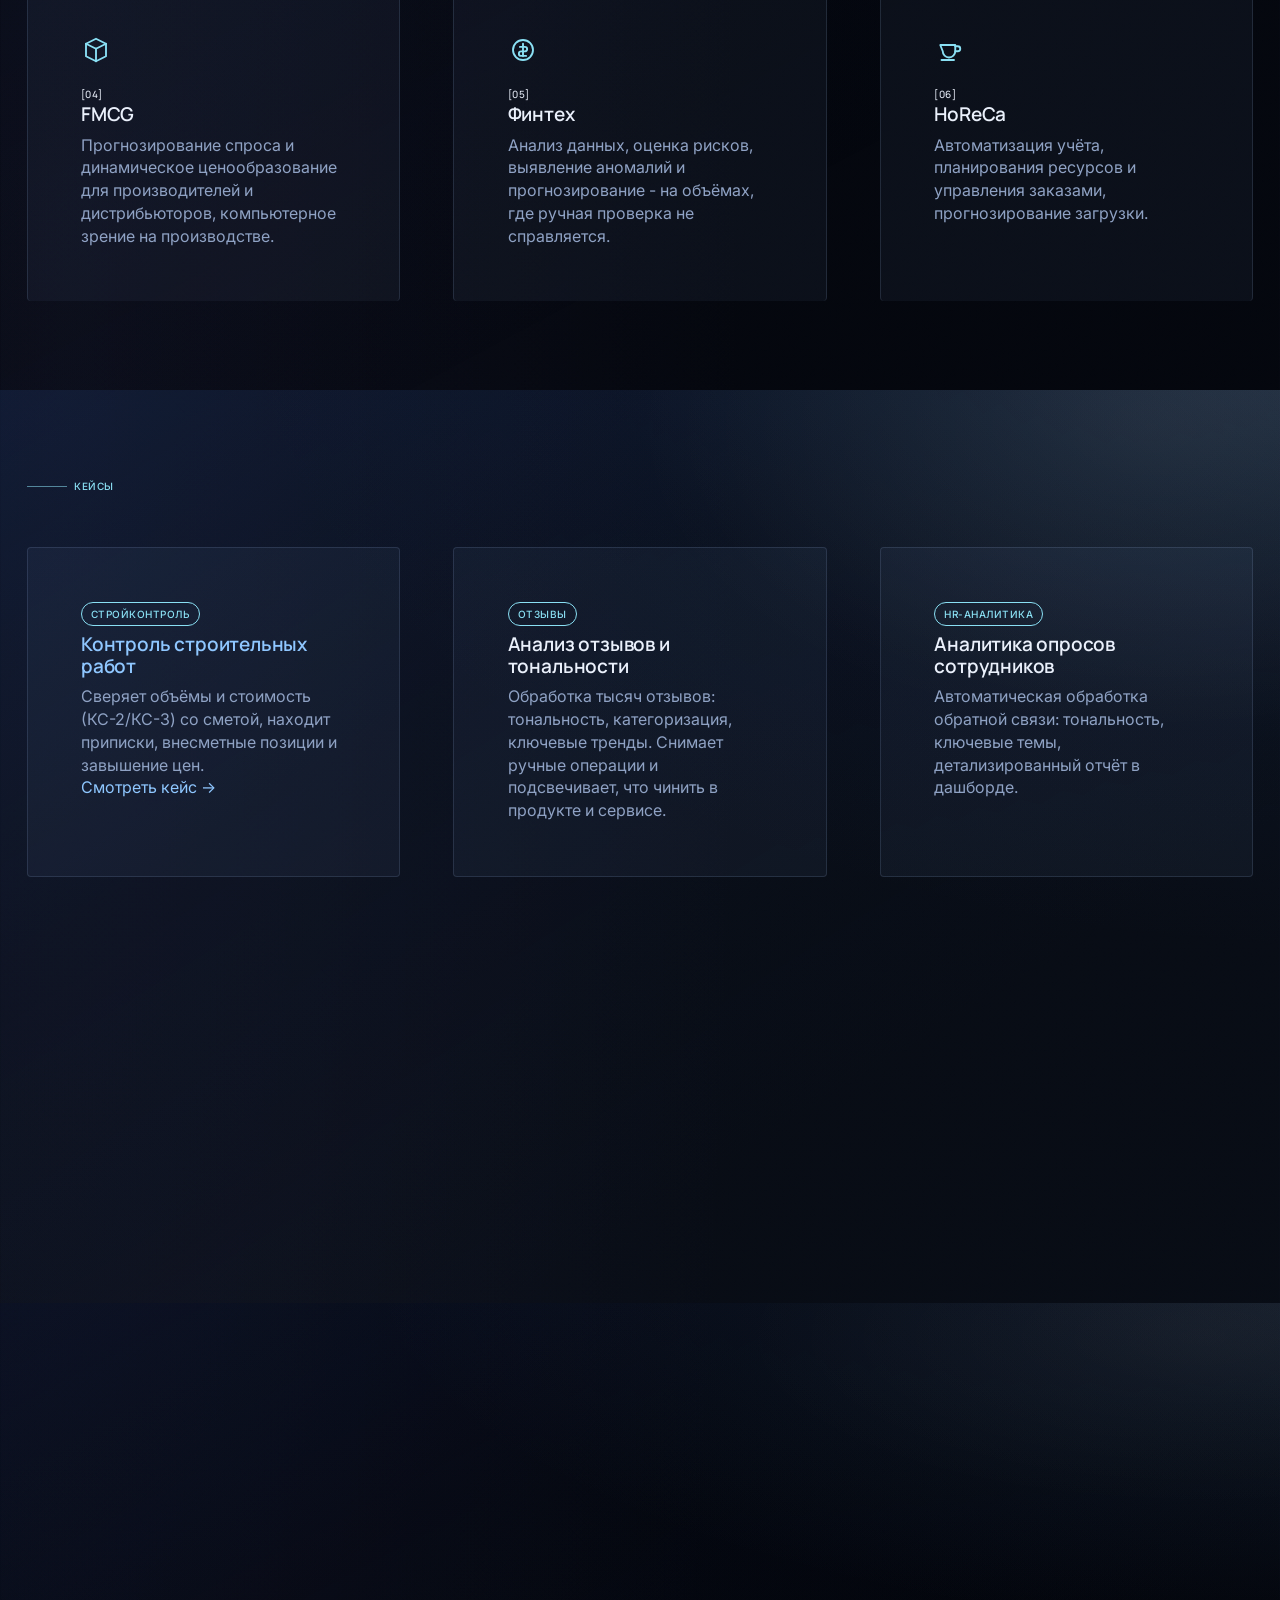
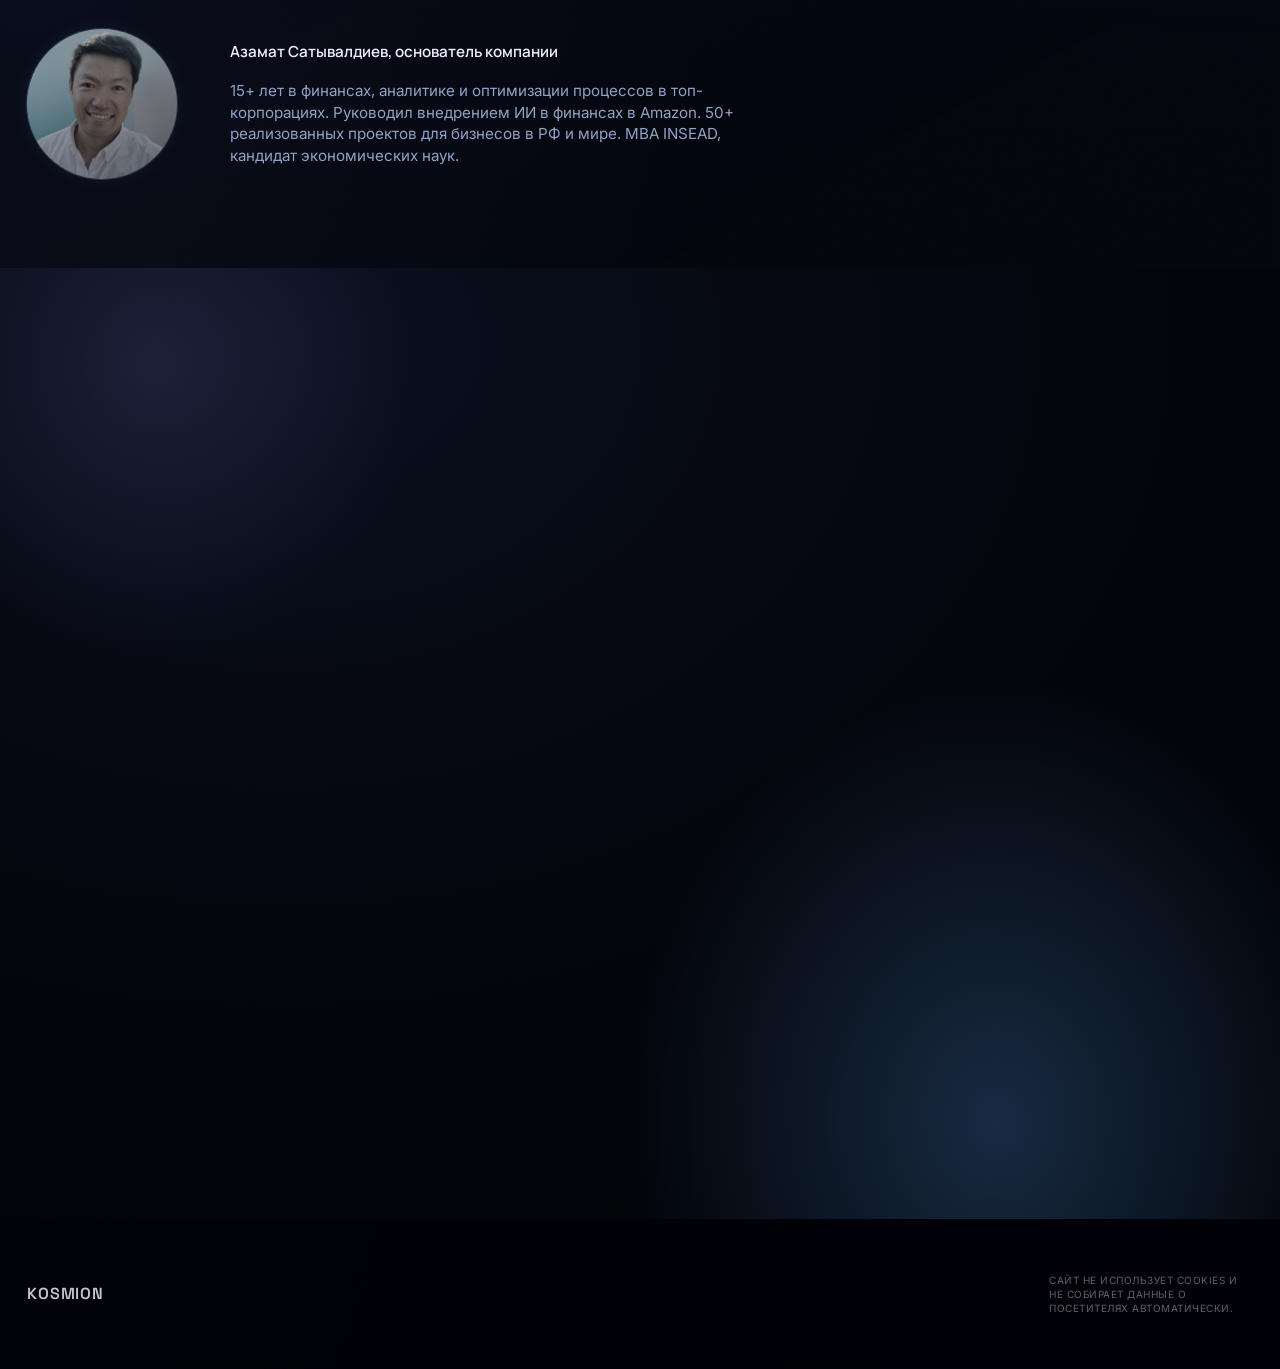
==== commit 029b56ef: "Terminator per-section lighting, KOSMION title + globe favicon, circular founder portrait, copy upda" ====
--- a/index.html
+++ b/index.html
@@ -3,7 +3,7 @@
 <head>
   <meta charset="utf-8" />
   <meta name="viewport" content="width=device-width, initial-scale=1" />
-  <title>Kosmion — ИИ-решения для бизнеса</title>
+  <title>KOSMION — ИИ-решения для бизнеса</title>
   <meta name="description" content="Создаём системные ИИ-решения: сначала диагностика процессов и финмодель эффекта, потом код. Фокус на измеримой ценности." />
   <!-- Favicon as an inline data-URI: the Kosmion mark, no extra file to serve
        and no 404 in the console when the browser asks for /favicon.ico.
@@ -14,12 +14,12 @@
        (brand_kosmion.md), not drift - if the path changes, change both.
        The favicon carries its own dark plate because the mark is cyan, which
        would vanish against a light browser-tab background. -->
-  <link rel="icon" href="data:image/svg+xml,%3Csvg xmlns='http://www.w3.org/2000/svg' viewBox='0 0 32 32'%3E%3Cdefs%3E%3CradialGradient id='g' cx='34%25' cy='28%25' r='85%25'%3E%3Cstop offset='0' stop-color='%231a2440'/%3E%3Cstop offset='1' stop-color='%2306080f'/%3E%3C/radialGradient%3E%3C/defs%3E%3Ccircle cx='16' cy='16' r='15' fill='url(%23g)'/%3E%3Ctext x='16' y='21.5' text-anchor='middle' font-family='Arial,Helvetica,sans-serif' font-weight='700' font-size='17' fill='%23eaf0ff'%3EK%3C/text%3E%3C/svg%3E" />
+  <link rel="icon" href="data:image/svg+xml,%3Csvg xmlns='http://www.w3.org/2000/svg' viewBox='0 0 32 32'%3E%3Cdefs%3E%3CradialGradient id='g' cx='34%25' cy='28%25' r='85%25'%3E%3Cstop offset='0' stop-color='%231a2440'/%3E%3Cstop offset='1' stop-color='%2306080f'/%3E%3C/radialGradient%3E%3C/defs%3E%3Ccircle cx='16' cy='16' r='15' fill='url(%23g)'/%3E%3Cg fill='none' stroke='%238ae0f4' stroke-width='1.6'%3E%3Ccircle cx='16' cy='16' r='10.5'/%3E%3Cellipse cx='16' cy='16' rx='10.5' ry='4'/%3E%3Cellipse cx='16' cy='16' rx='4' ry='10.5'/%3E%3C/g%3E%3C/svg%3E" />
   <!-- Link preview for when the URL is pasted into Telegram/WhatsApp.
        og:url and og:image must be absolute - relative paths are not
        resolved by the scrapers. Update both if the domain changes. -->
   <meta property="og:type" content="website" />
-  <meta property="og:title" content="Kosmion — ИИ-решения для бизнеса" />
+  <meta property="og:title" content="KOSMION — ИИ-решения для бизнеса" />
   <meta property="og:description" content="15 лет помогаем компаниям расти: внедрение решений, перестройка процессов, аналитика в основе решений." />
   <meta property="og:url" content="https://financeazamat.github.io/finaz/" />
   <meta property="og:image" content="https://financeazamat.github.io/finaz/images/07-dashboard-analytics.jpg" />
@@ -28,7 +28,7 @@
        without it the browser keeps a stale copy after a deploy. BUMP THE
        NUMBER on every publish where tokens.css / bg.css / space.js change. -->
   <link rel="stylesheet" href="tokens.css?v=13" />
-  <link rel="stylesheet" href="bg.css?v=12" />
+  <link rel="stylesheet" href="bg.css?v=13" />
   <!-- Tell the browser the page is dark, so form controls, scrollbars, and
        the mobile URL bar render dark instead of a white strip on black. -->
   <meta name="color-scheme" content="dark" />
@@ -261,9 +261,24 @@
        silhouette placeholder data-URI; drop his photo in at
        images/azamat.jpg and swap the src (portrait crop, ~4:5). */
     .founder{display:flex;gap:var(--space-m);align-items:center;margin-top:var(--space-m);flex-wrap:wrap}
-    .founder-photo{flex:none;width:154px;height:192px;border-radius:4px;overflow:hidden;
-      border:1px solid var(--line);background:var(--surface-lift)}
-    .founder-photo img{width:100%;height:100%;object-fit:cover;display:block}
+    /* Founder portrait: a circle, so it rhymes with the planet on the first
+       screen instead of sitting on the page as a hard rectangle. The photo is
+       cool-graded (partly desaturated + darkened) so warm skin tones stop
+       fighting the blue palette, and the ring/glow is kept deliberately dim —
+       it should read as the same light that falls on the sections, not as a
+       lit object of its own. */
+    .founder-photo{flex:none;width:150px;height:150px;border-radius:50%;overflow:hidden;
+      position:relative;background:var(--surface-lift);
+      box-shadow:0 0 0 1px rgba(150,178,225,.22),
+                 0 0 26px -10px rgba(138,224,244,.20),
+                 inset 0 0 22px rgba(4,8,20,.55)}
+    .founder-photo img{width:100%;height:100%;object-fit:cover;display:block;
+      filter:grayscale(.62) contrast(1.05) brightness(.86)}
+    /* The lit side catches the section's own light direction (upper right). */
+    .founder-photo::after{content:"";position:absolute;inset:0;pointer-events:none;
+      background:
+        radial-gradient(75% 70% at 78% 12%, rgba(138,224,244,.10) 0%, rgba(138,224,244,0) 62%),
+        linear-gradient(150deg, rgba(10,26,62,.12) 0%, rgba(4,7,14,.42) 100%)}
     .founder-bio{flex:1;min-width:260px}
     .founder-name{color:var(--ink);font-weight:600;font-family:"Manrope",var(--font-display);
       margin-bottom:.5em;font-size:1.05rem}
@@ -474,7 +489,7 @@
          задачу" and it stays put while scrolling; the hero's own button is
          a duplicate on a small screen, so hide it here only. */
       .hero .cta{display:none}
-      .founder-photo{width:120px;height:150px}
+      .founder-photo{width:124px;height:124px}
     }
   </style>
 </head>
@@ -767,15 +782,15 @@
     <div class="wrap">
       <p class="eyebrow reveal">О нас</p>
       <h2 class="reveal">10 лет помогаем компаниям расти</h2>
-      <p class="lead reveal">Внедряем решения, перестраиваем процессы, ставим аналитику в основу. Работаем до результата в цифрах.</p>
+      <p class="lead reveal">Мы — амбициозная команда профессионалов. Внедряем решения, перестраиваем процессы, ставим аналитику в основу. Работаем до результата в цифрах.</p>
 
       <div class="founder reveal">
         <div class="founder-photo">
-          <img src="images/azamat.jpg" alt="Азамат Сатывалдиев" width="154" height="192" />
+          <img src="images/azamat.jpg" alt="Азамат Сатывалдиев" width="150" height="150" />
         </div>
         <div class="founder-bio">
           <p class="founder-name">Азамат Сатывалдиев, основатель компании</p>
-          <p>15+ лет в финансах, аналитике и оптимизации процессов в топ-корпорациях. Руководил внедрением ИИ в финансах в Amazon. 50+ решений для бизнеса. MBA INSEAD, кандидат экономических наук.</p>
+          <p>15+ лет в финансах, аналитике и оптимизации процессов в топ-корпорациях. Руководил внедрением ИИ в финансах в Amazon. 50+ реализованных проектов для бизнесов в РФ и мире. MBA INSEAD, кандидат экономических наук.</p>
         </div>
       </div>
     </div>
@@ -808,17 +823,21 @@
       @media(max-width:720px){.lead-form .consent{min-height:44px}}
       .lead-form button{justify-self:start;border:0;cursor:pointer}
       </style>
-      <form class="lead-form reveal" action="https://formspree.io/f/REPLACE_WITH_YOUR_FORM_ID" method="POST" data-verify="Formspree endpoint — вставьте свой ID с formspree.io">
+      <!-- FORM IS HIDDEN UNTIL IT CAN ACTUALLY WORK. Two things must land first:
+           (1) the real FormHook siteKey in the action below, and
+           (2) a completed Политика обработки ПД (privacy.html) with the operator's
+               details filled in, re-linked from the consent label and the footer.
+           A visible form posting to YOUR_SITE_KEY would fail silently and lose
+           leads, so until then the Telegram button above is the contact path.
+           TO ACTIVATE: paste the siteKey, publish the policy, delete `hidden`. -->
+      <form hidden class="lead-form reveal" action="https://app.form-hook.com/api/c1/sites/YOUR_SITE_KEY/submissions" method="POST" data-verify="FormHook siteKey + Политика обработки ПД: форму НЕ публиковать, пока не заполнены оба">
         <div class="row">
-          <input type="text" name="name" placeholder="Ваше имя" required>
-          <input type="text" name="company" placeholder="Компания">
+          <input type="text" name="name" autocomplete="name" placeholder="Ваше имя" required>
+          <input type="email" name="email" autocomplete="email" placeholder="Email" required>
         </div>
-        <div class="row">
-          <input type="tel" name="phone" placeholder="Телефон">
-          <input type="email" name="email" placeholder="Email" required>
-        </div>
+        <input type="text" name="company" autocomplete="organization" placeholder="Компания">
         <textarea name="message" placeholder="Коротко о задаче"></textarea>
-        <label class="consent"><input type="checkbox" required> Даю согласие на обработку персональных данных согласно <a href="#" data-verify="ссылка на Политику">Политике</a> (152-ФЗ).</label>
+        <label class="consent"><input type="checkbox" name="privacy_consent" value="yes" required> Даю согласие на обработку персональных данных согласно <a href="privacy.html" target="_blank" rel="noopener">Политике обработки персональных данных</a> (152-ФЗ).</label>
         <button type="submit" class="btn btn--solid btn--lg">Отправить</button>
       </form>
       <!-- Contacts. Telegram is his live handle. LinkedIn and WhatsApp
@@ -837,8 +856,9 @@
       <a href="index.html" class="logo logo--footer" aria-label="Kosmion — на главную">KOSMION</a>
       <!-- Factual as built: static pages, no analytics, no trackers, nothing
            written to the browser. Change this line if analytics get added. -->
-      <p class="cookie-note">Сайт не использует cookies и не собирает
-        данные о посетителях.</p>
+      <!-- The policy link returns here once privacy.html is filled in and published. -->
+      <p class="cookie-note">Сайт не использует cookies и не собирает данные
+        о посетителях автоматически.</p>
     </div>
   </footer>
 
--- a/bg.css
+++ b/bg.css
@@ -66,3 +66,95 @@
 @media(max-width:720px){
   .bg{opacity:.72}
 }
+
+/* ============================================================
+   SCROLL GRADIENT (added 2026-08-10, client request)
+   ------------------------------------------------------------
+   Replace the fixed corner washes (which read like a shaft of
+   sunlight in the top-left) with ONE clean vertical gradient
+   that spans the whole document and scrolls with it: deep navy
+   at the top of the page easing to a lighter blue at the
+   bottom, all inside the same blue family. `.bg` becomes
+   absolute+inset:0 inside a position:relative body, so it is
+   the full document height (not the viewport) and moves under
+   the content as you scroll. Kept dark enough that the light
+   (#eaf0fb) body text stays readable over every section.
+   These rules override the fixed/washed `.bg` above by source
+   order (same selector, later wins) — z-index/transform/
+   pointer-events from that rule still apply.
+   ============================================================ */
+body{position:relative}
+/* Deep void base. The LIGHT no longer lives here: each section lights itself
+   (see the terminator block below), so this layer is only the dark space they
+   sit in, with a little large-scale variation so it is not flat #000. */
+.bg{
+  position:absolute;inset:0;
+  background-color:#04060c;
+  background-image:
+    radial-gradient(90% 60% at 88% 2%,  rgba(74,134,200,.10) 0%, rgba(74,134,200,0) 62%),
+    radial-gradient(80% 60% at 6% 72%,  rgba(120,116,200,.07) 0%, rgba(120,116,200,0) 66%),
+    linear-gradient(180deg, #04060c 0%, #04070f 55%, #03050b 100%);
+}
+/* Fine grain to kill 8-bit banding and add texture — the difference between a
+   flat "cheap" gradient and a deep one. Above the gradient, below content. */
+.bg::after{
+  content:"";position:absolute;inset:0;pointer-events:none;
+  background-image:url("data:image/svg+xml,%3Csvg xmlns='http://www.w3.org/2000/svg' width='140' height='140'%3E%3Cfilter id='n'%3E%3CfeTurbulence type='fractalNoise' baseFrequency='0.85' numOctaves='2' stitchTiles='stitch'/%3E%3C/filter%3E%3Crect width='140' height='140' filter='url(%23n)'/%3E%3C/svg%3E");
+  background-size:140px 140px;opacity:.05;mix-blend-mode:overlay;
+}
+
+/* ============================================================
+   TERMINATOR — per-section lighting (option A, chosen 2026-08-10)
+   ------------------------------------------------------------
+   The hero lights a dark Earth from ONE direction and lets the
+   terminator fall away into shadow. Every section now repeats
+   that model instead of the page carrying one flat ramp: light
+   enters from the upper RIGHT (the same side as the globe's lit
+   limb) and shades diagonally into the lower left.
+
+   The direction never changes — one light source for the whole
+   site, so it reads as one lit object rather than decorated
+   panels. Only distance/intensity varies between sections, so
+   the effect is not stamped: every second section sits a little
+   further from the source.
+
+   Purely ADDITIVE (rgba only, no opaque stops) so the void base
+   above still shows through and the section's own alpha fill
+   (.section--alt) keeps working. The CTA band is excluded — it
+   already carries its own dedicated gradient.
+   ============================================================ */
+.section{position:relative}
+.section:not(.cta-band):not(.section--dark)::before{
+  content:"";position:absolute;inset:0;z-index:0;pointer-events:none;
+  background-image:
+    /* the lit limb: cool daylight entering top-right */
+    radial-gradient(125% 105% at 106% -12%,
+      rgba(150,205,255,.20) 0%,
+      rgba(96,158,226,.115) 26%,
+      rgba(40,74,140,.05) 48%,
+      rgba(6,10,22,0) 70%),
+    /* a warm sliver right at the source, as on a sunlit limb */
+    radial-gradient(85% 70% at 90% 4%,
+      rgba(255,244,222,.055) 0%, rgba(255,244,222,0) 48%),
+    /* the terminator itself: light falling away on the diagonal */
+    linear-gradient(148deg,
+      rgba(22,48,102,.28) 0%,
+      rgba(12,26,60,.15) 34%,
+      rgba(4,7,14,0) 72%);
+}
+/* Further from the light: same direction, lower intensity. */
+.section:not(.cta-band):not(.section--dark):nth-of-type(even)::before{
+  background-image:
+    radial-gradient(120% 100% at 110% -8%,
+      rgba(150,205,255,.135) 0%,
+      rgba(96,158,226,.08) 28%,
+      rgba(6,10,22,0) 68%),
+    radial-gradient(80% 66% at 94% 6%,
+      rgba(255,244,222,.035) 0%, rgba(255,244,222,0) 46%),
+    linear-gradient(152deg,
+      rgba(20,44,96,.19) 0%,
+      rgba(10,22,52,.10) 36%,
+      rgba(4,7,14,0) 74%);
+}
+/* Content must sit above the light layer. */
+.section > .wrap{position:relative;z-index:1}
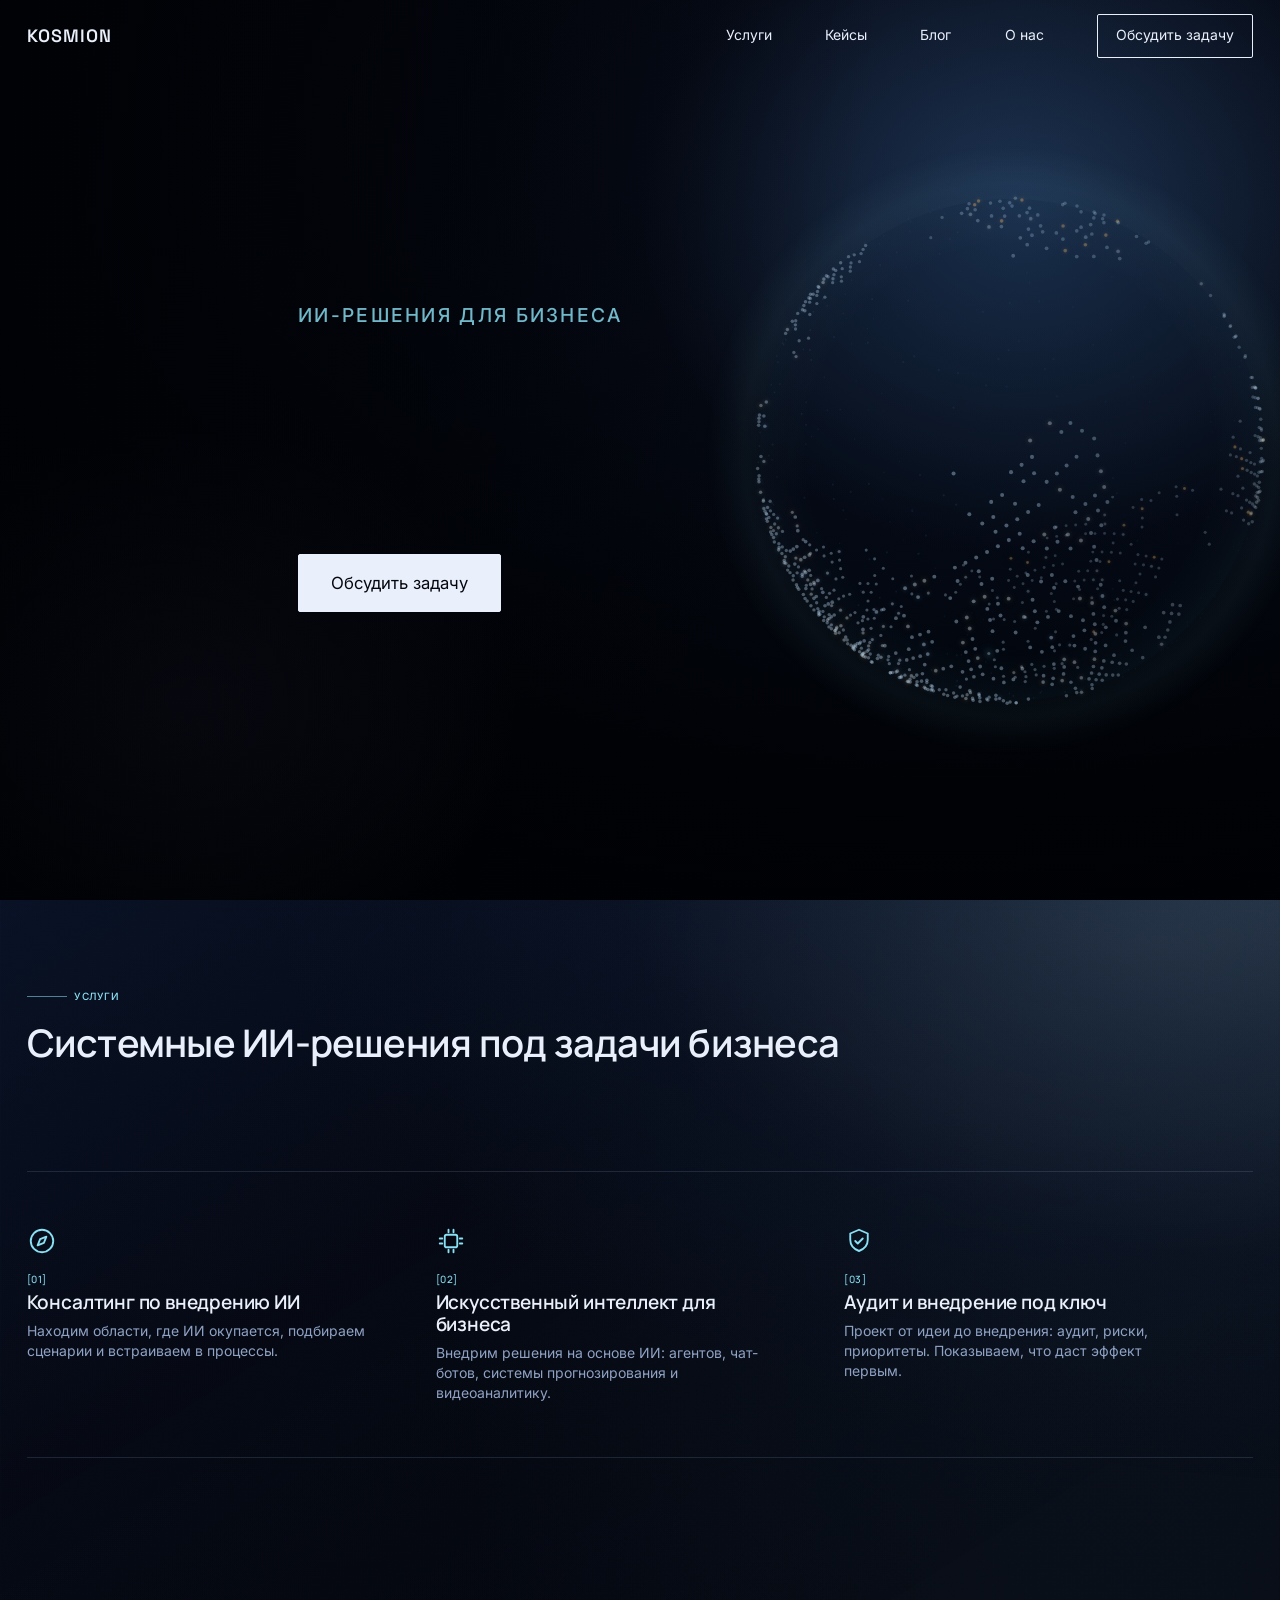
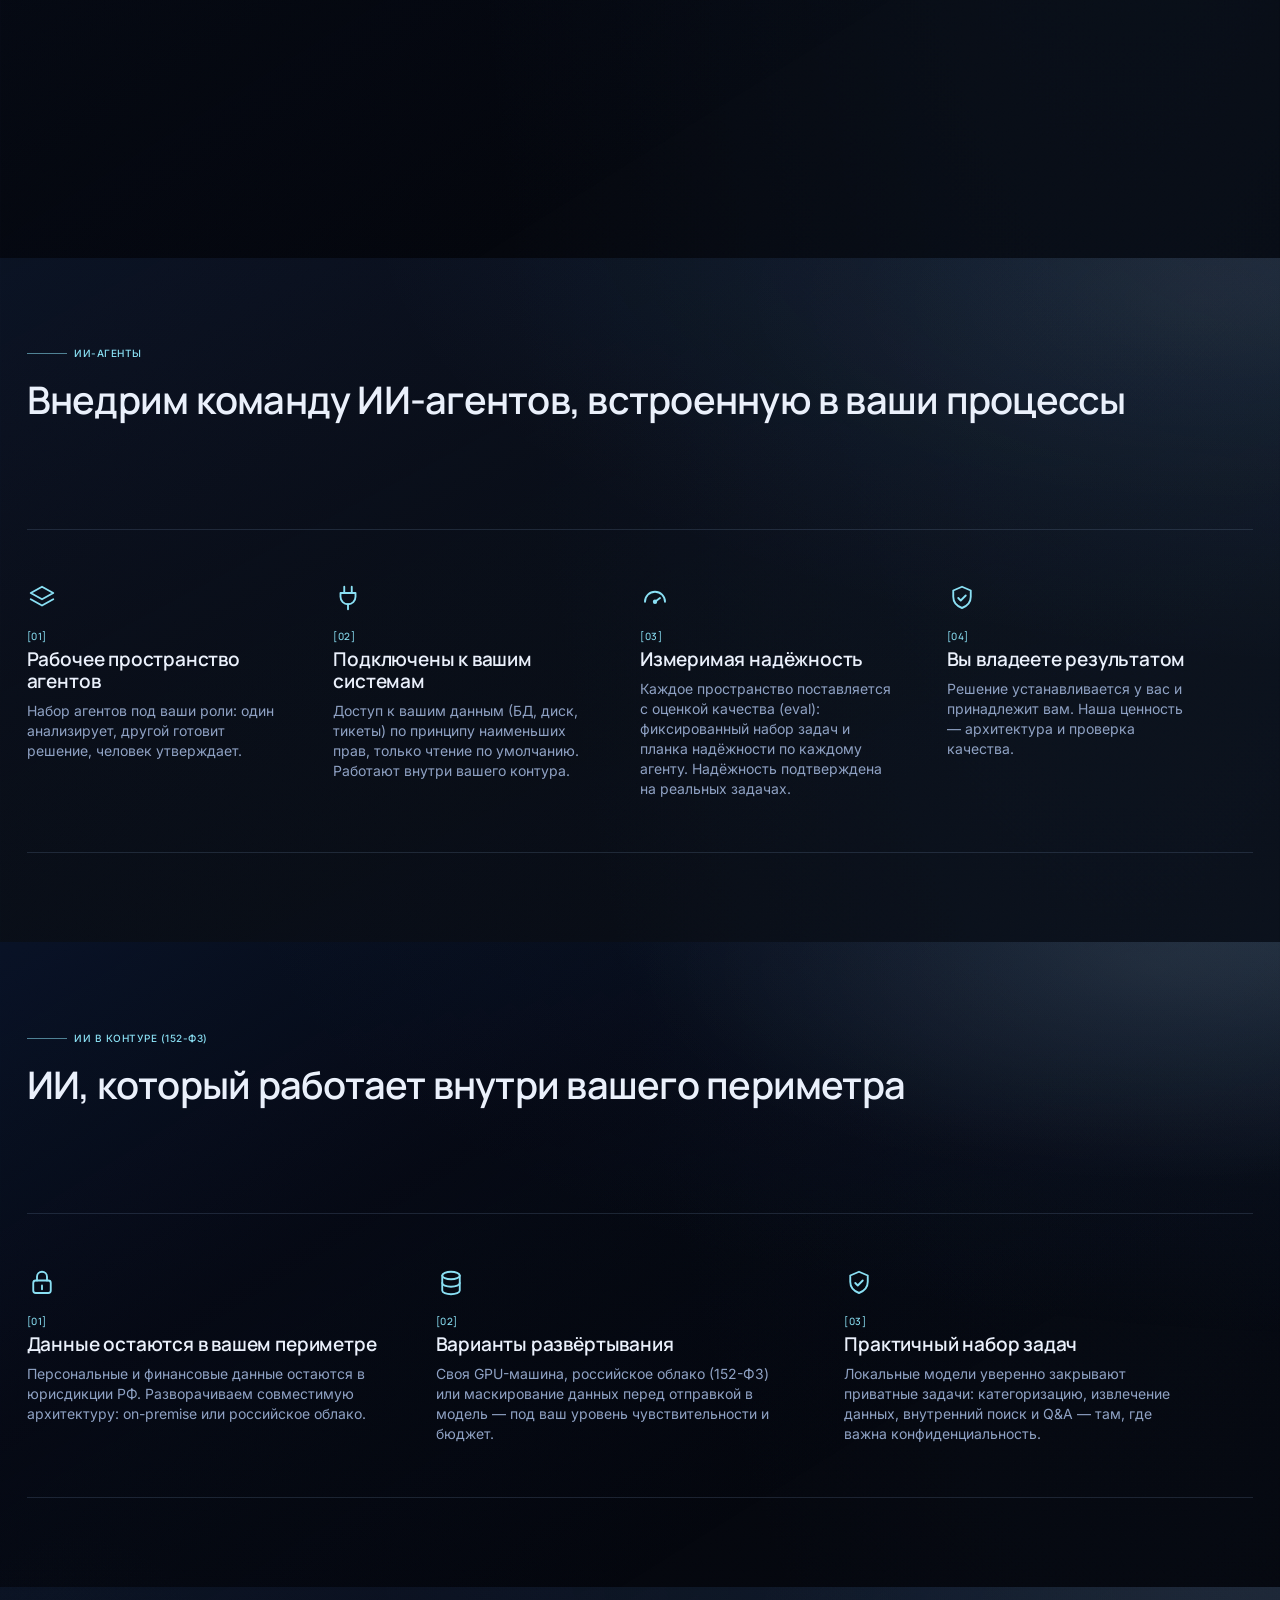
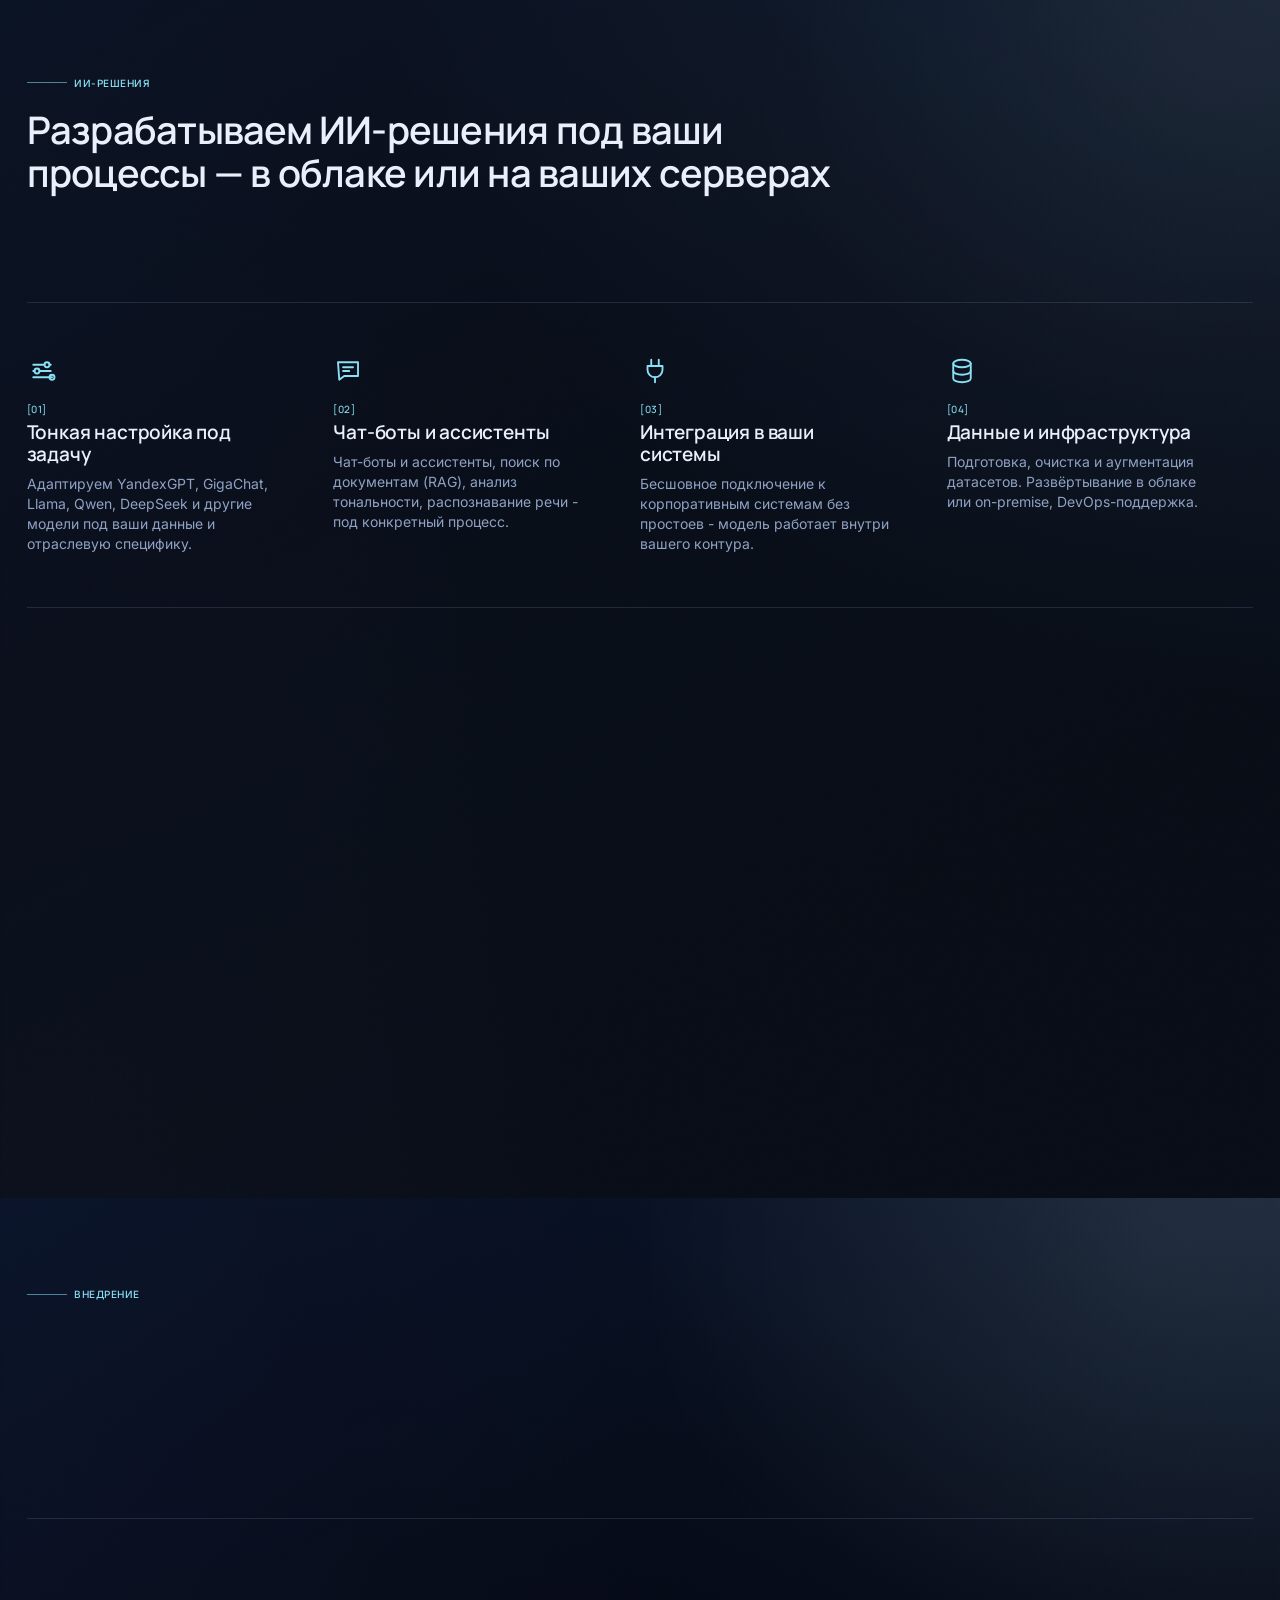
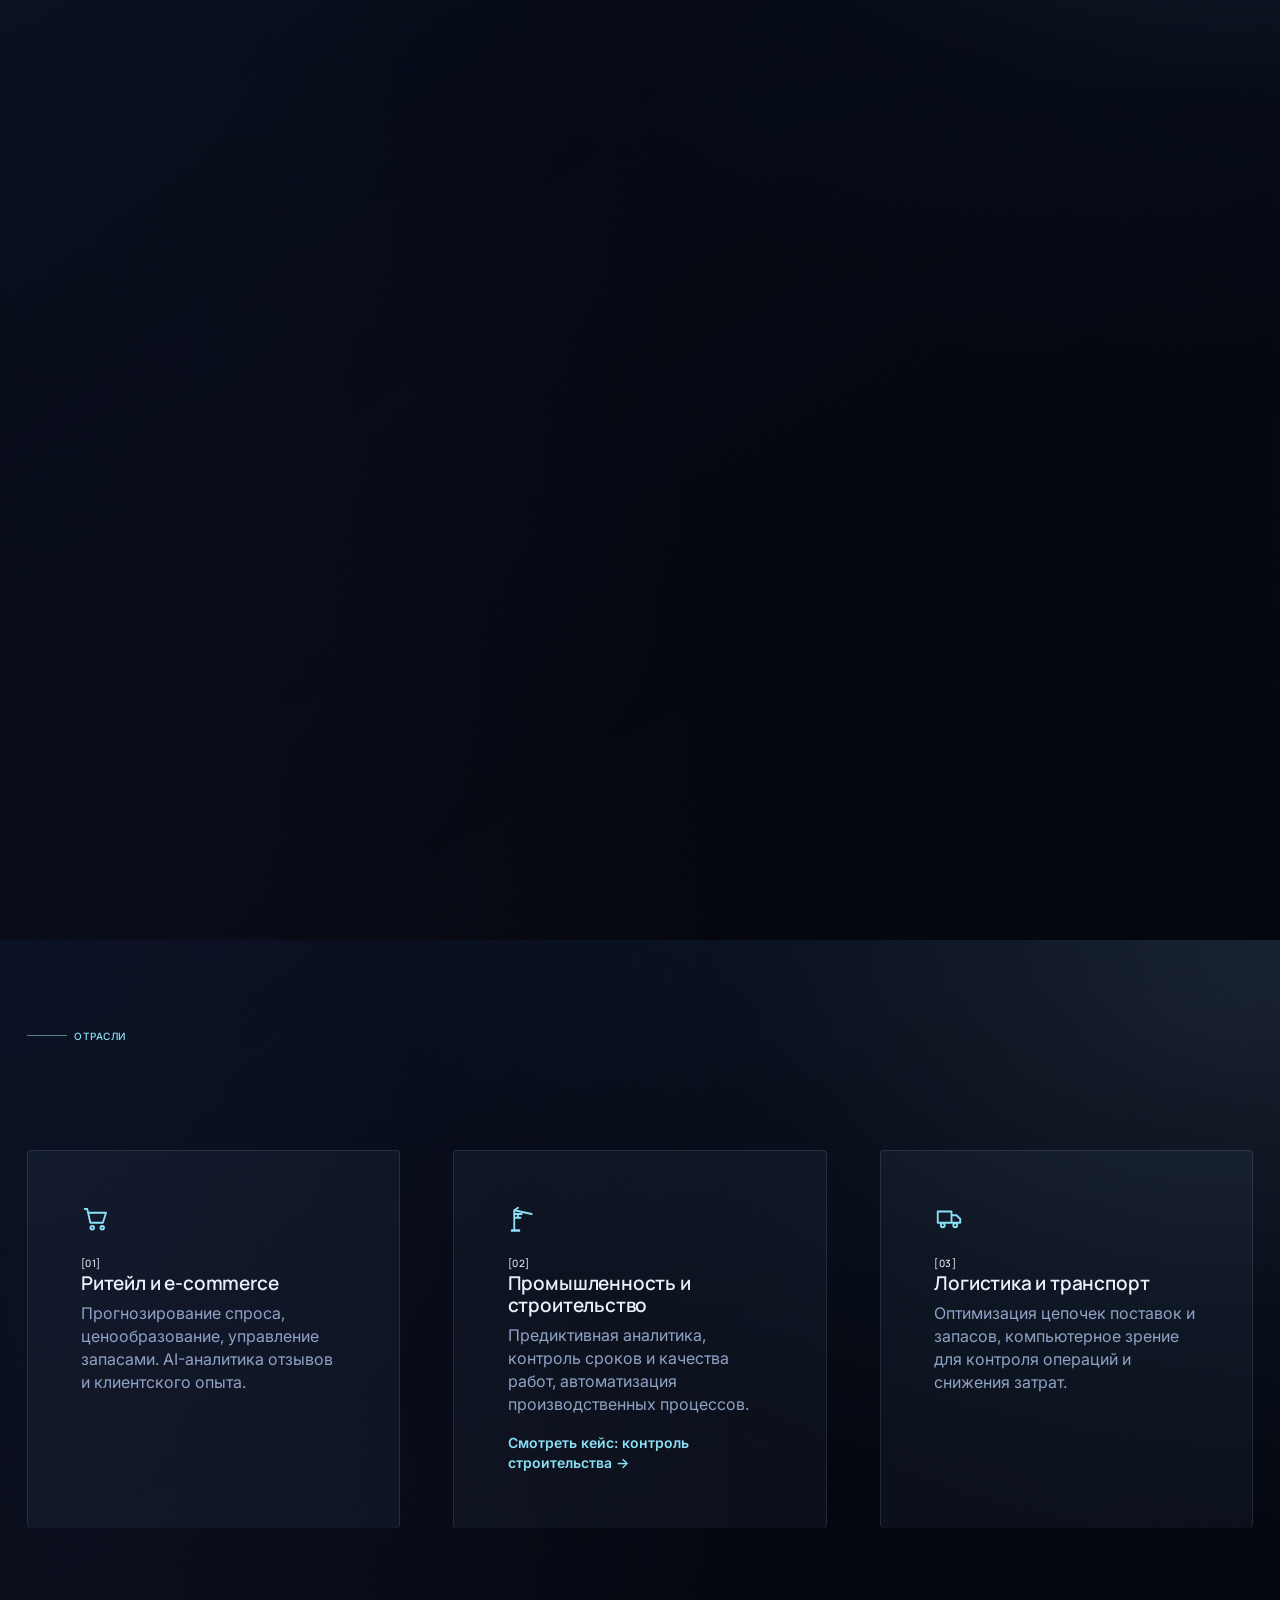
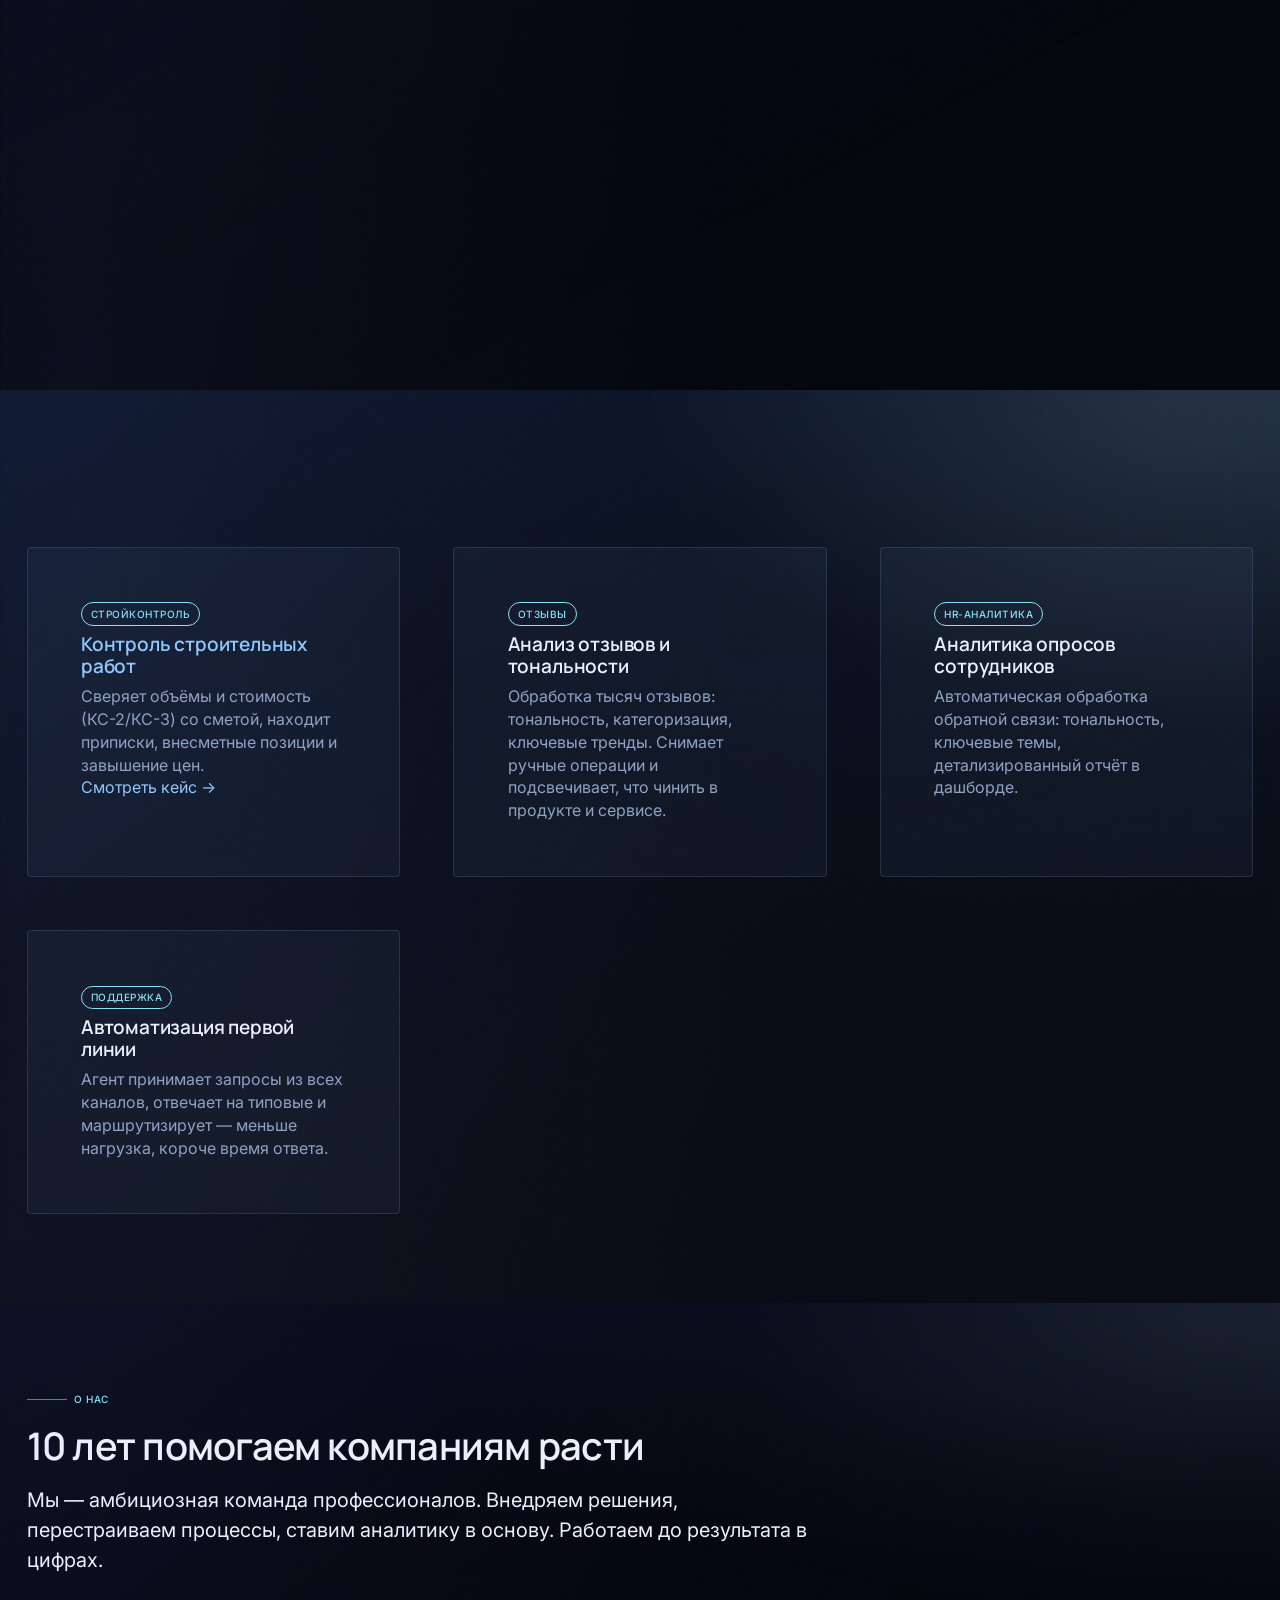
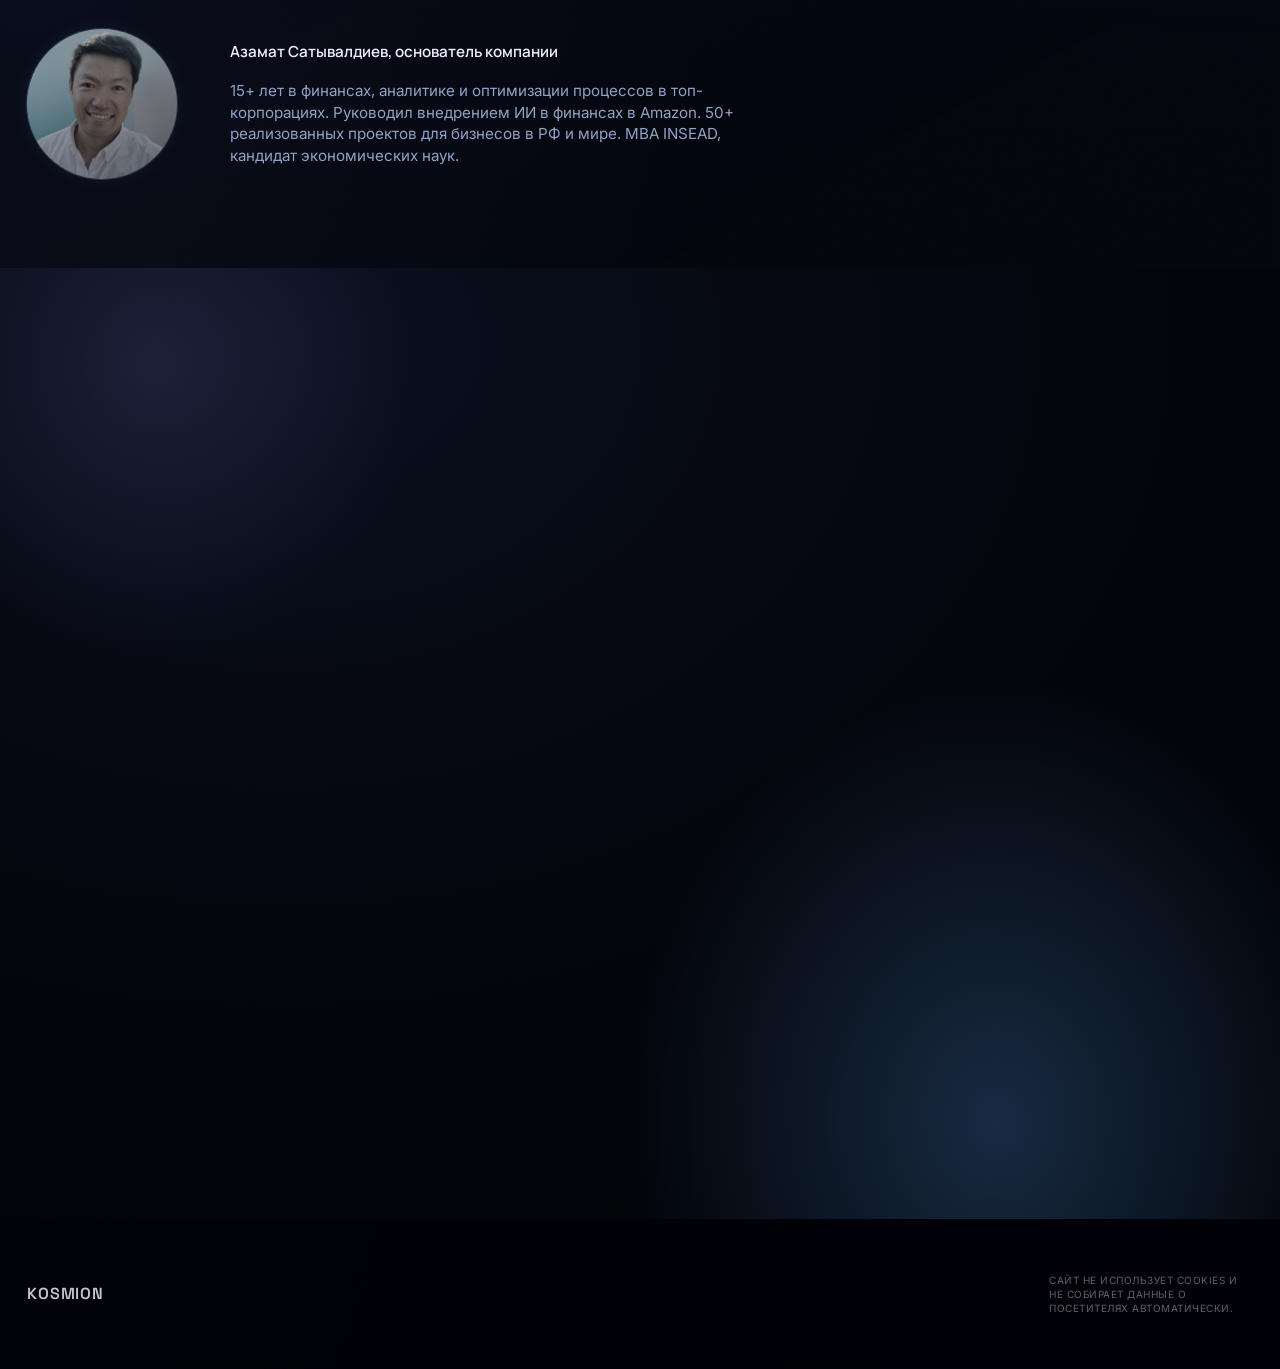
==== commit 5356e332: "Add blog: index + 10 articles on AI and the economy (2026 data), Блог in nav" ====
--- a/index.html
+++ b/index.html
@@ -550,6 +550,7 @@
     <div class="links">
       <a href="#services" class="txtlink">Услуги</a>
       <a href="#cases" class="txtlink">Кейсы</a>
+      <a href="blog.html" class="txtlink">Блог</a>
       <a href="#about" class="txtlink">О нас</a>
       <a href="#cta" class="btn">Обсудить задачу</a>
     </div>
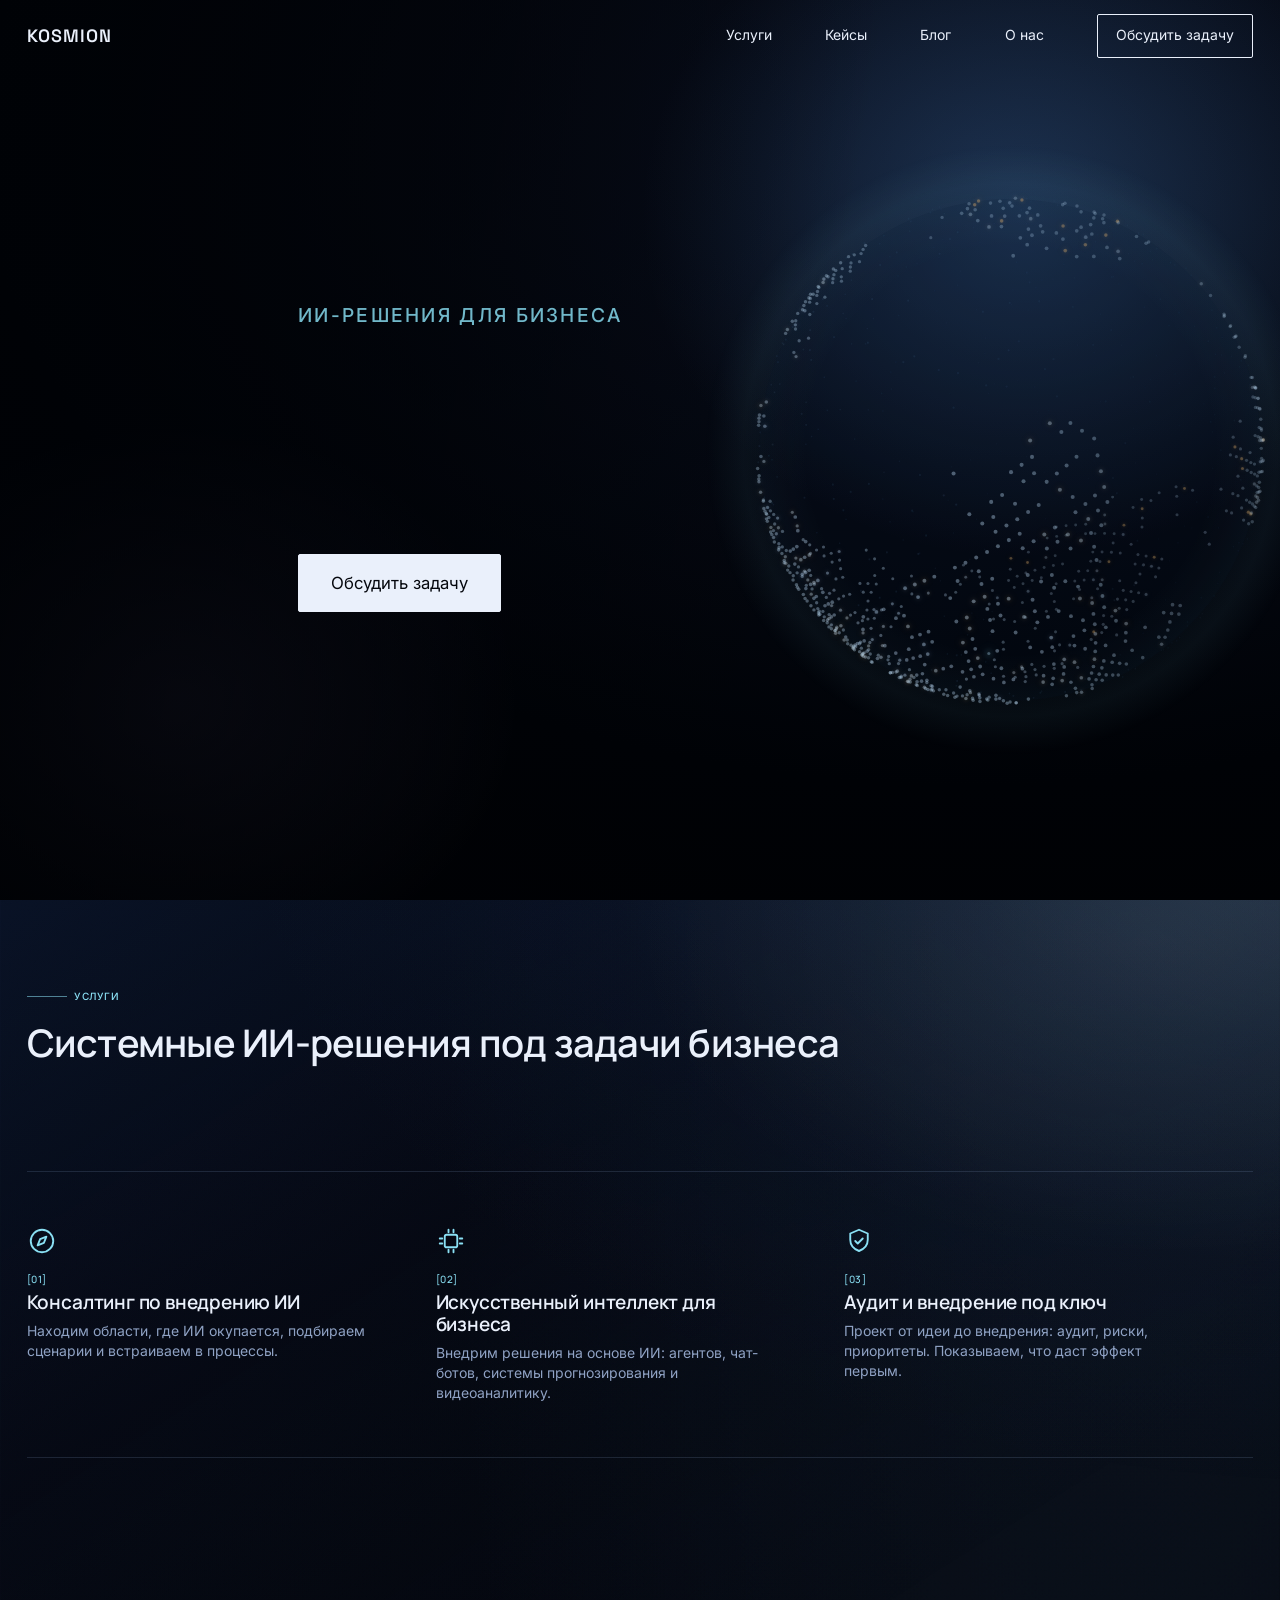
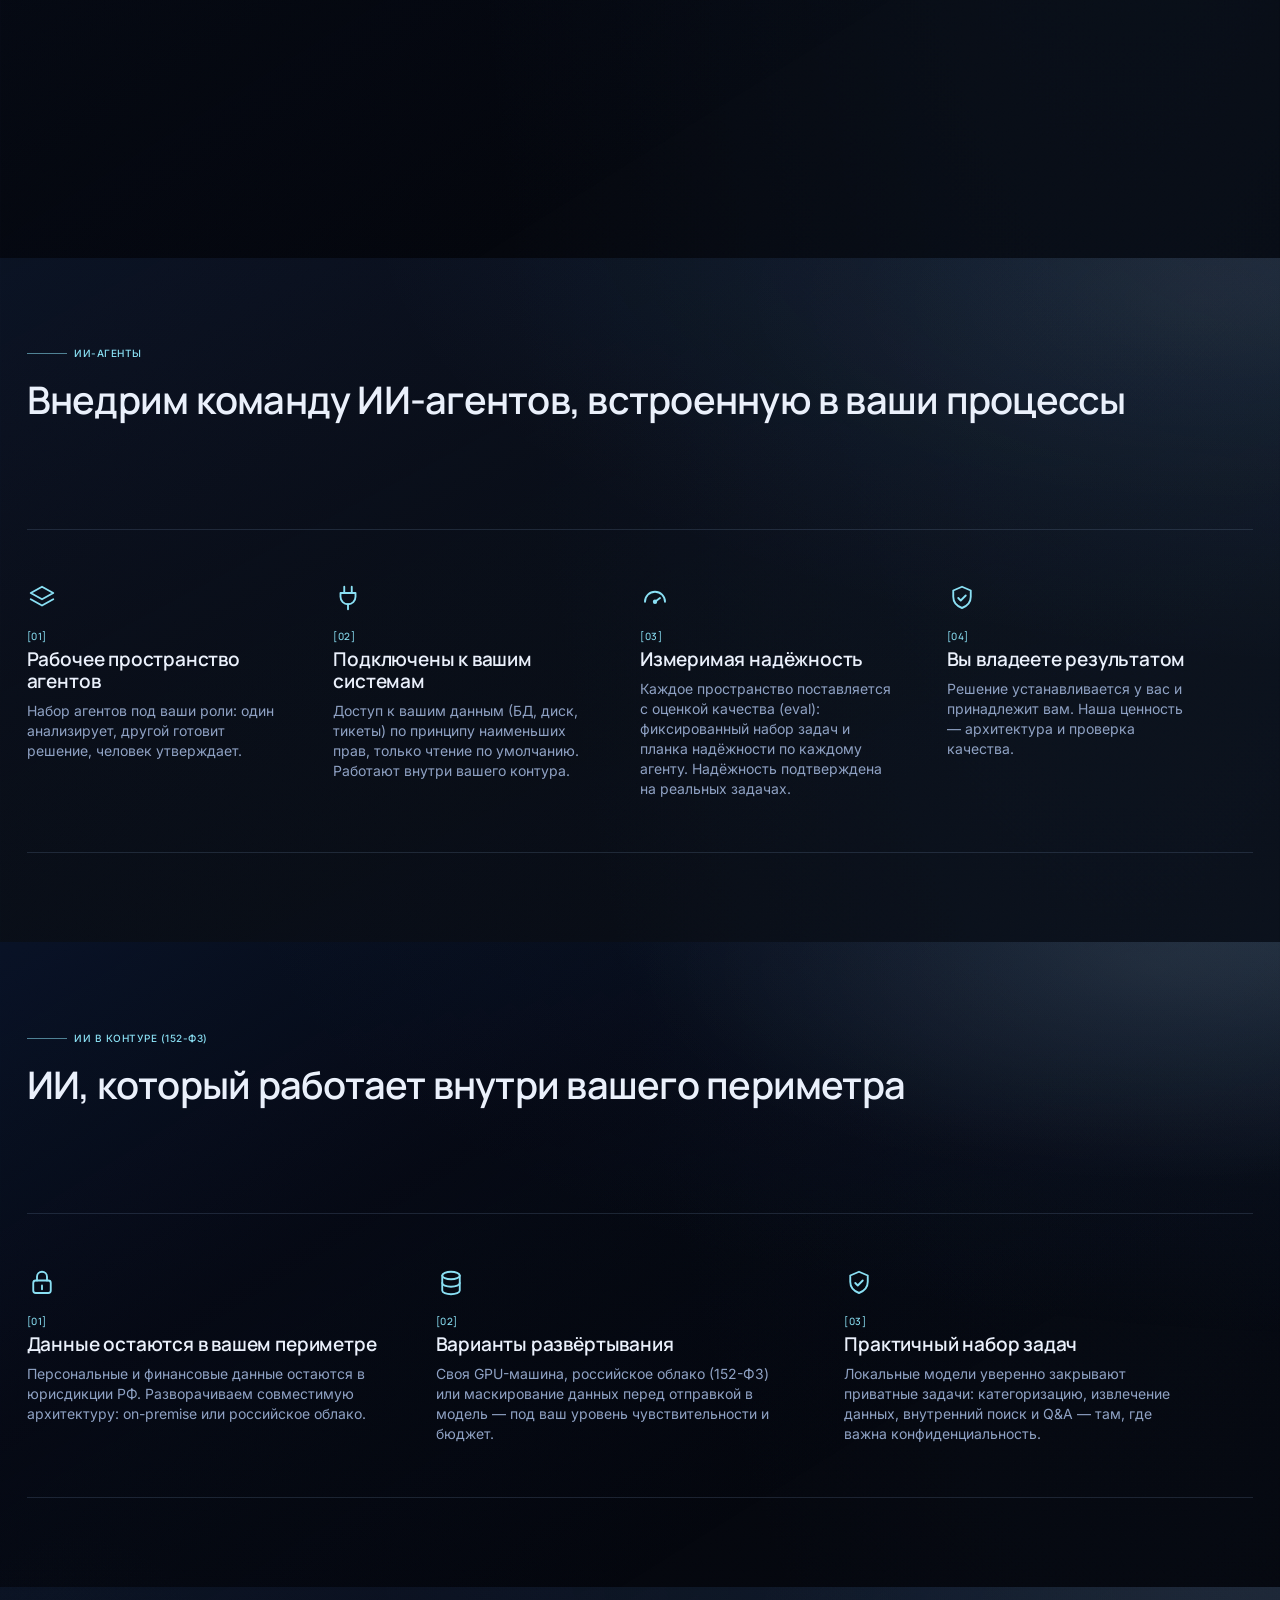
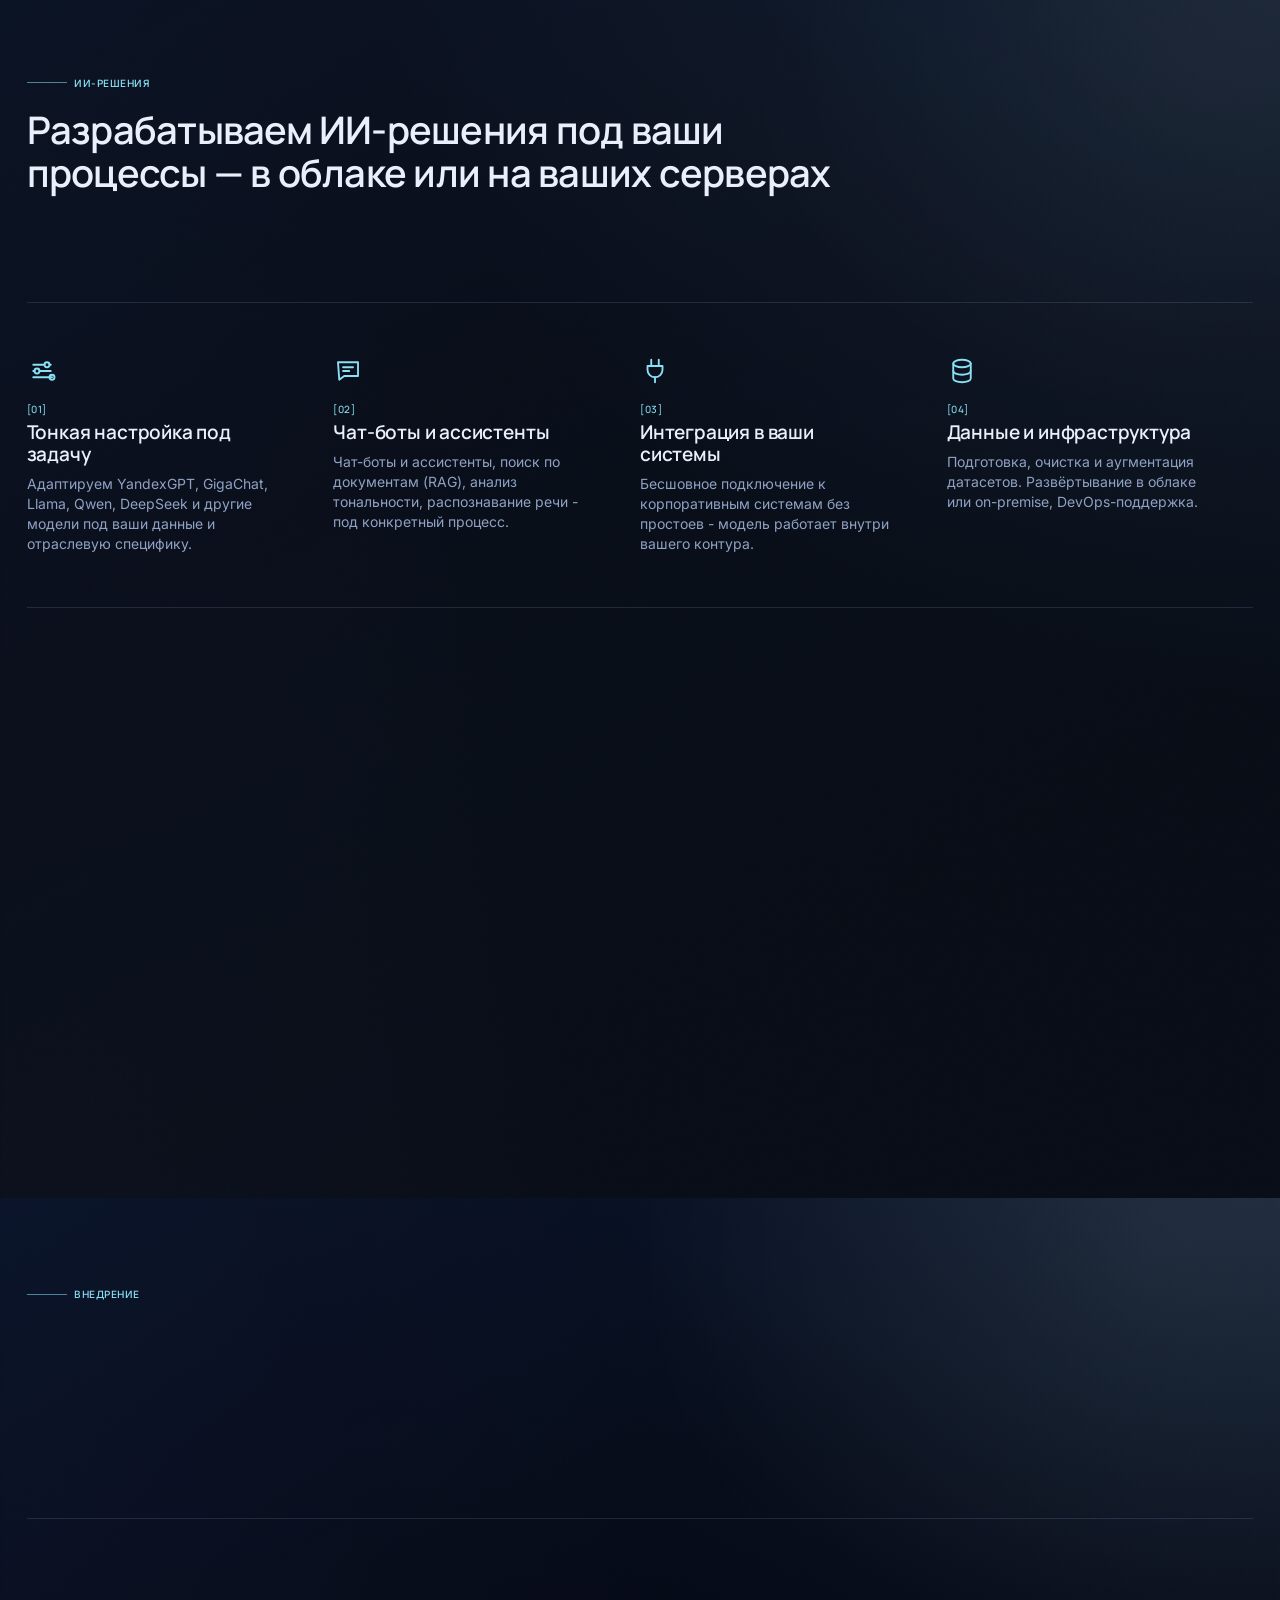
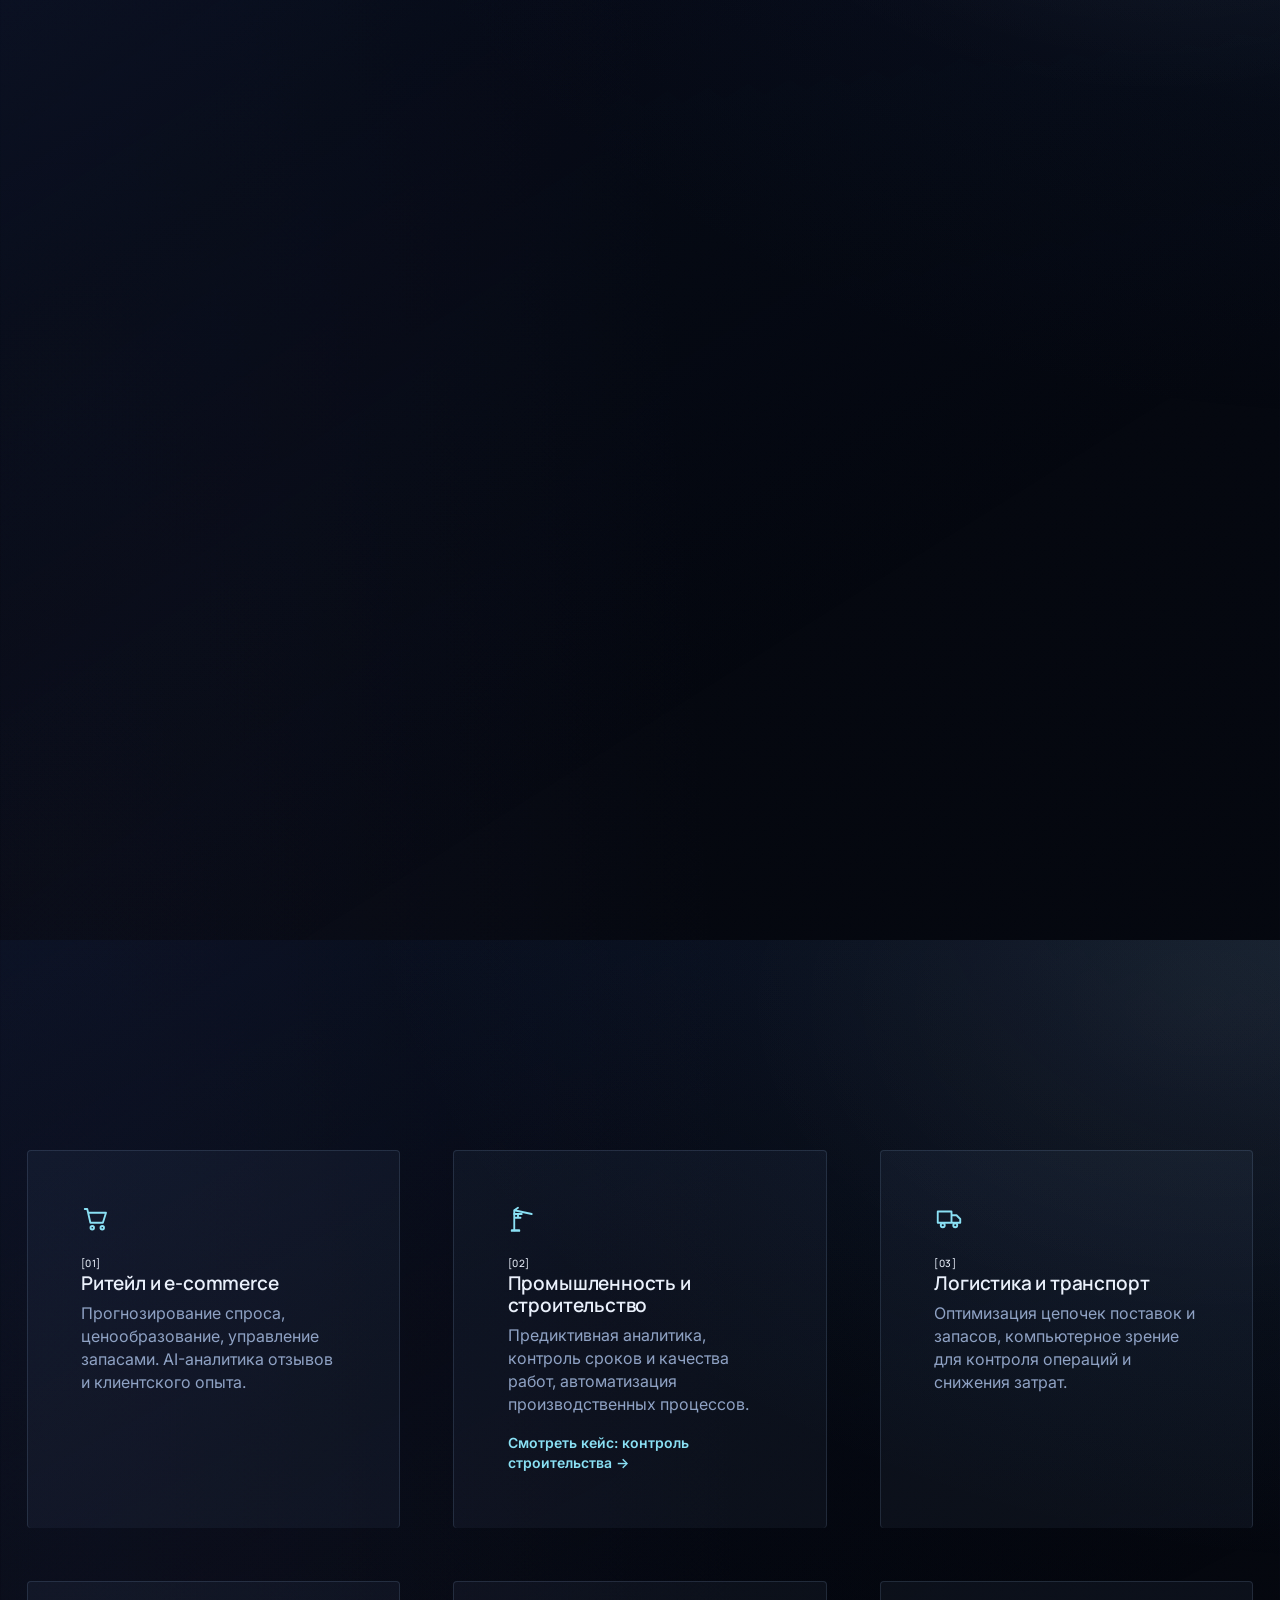
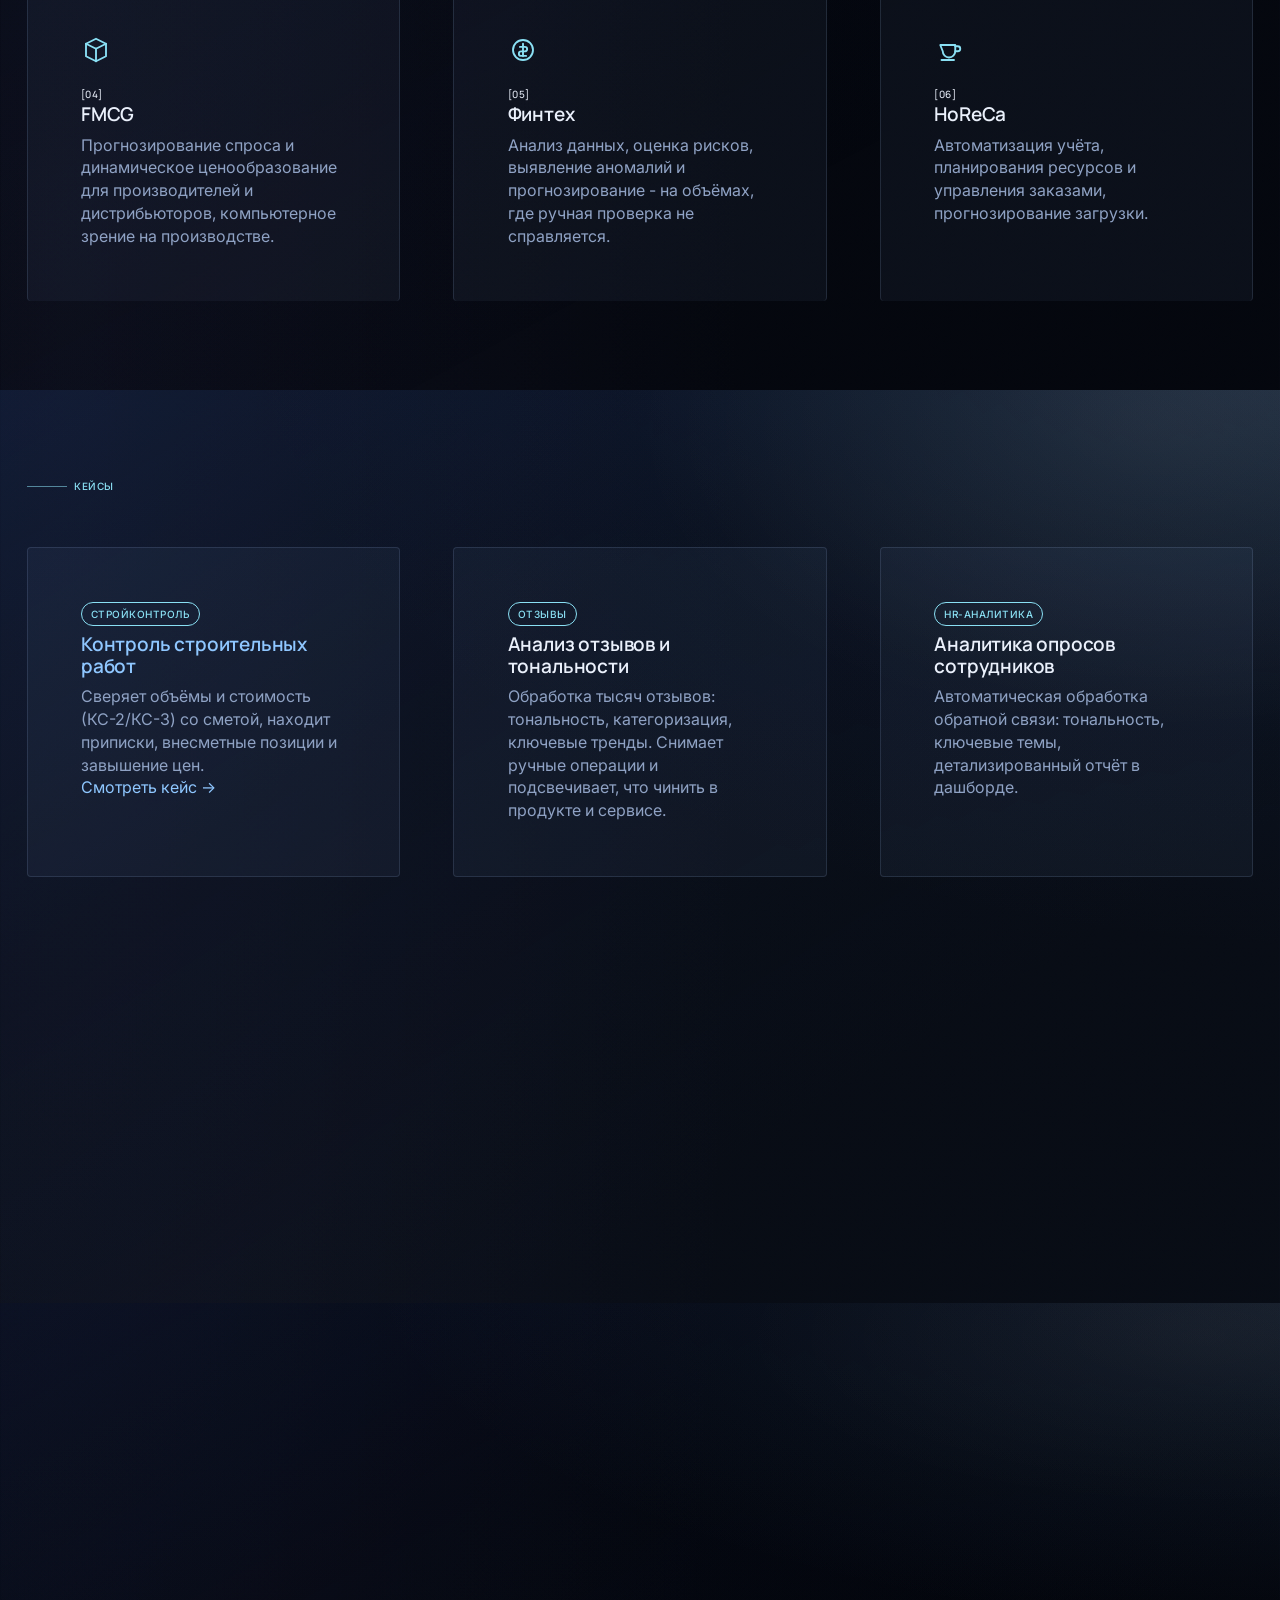
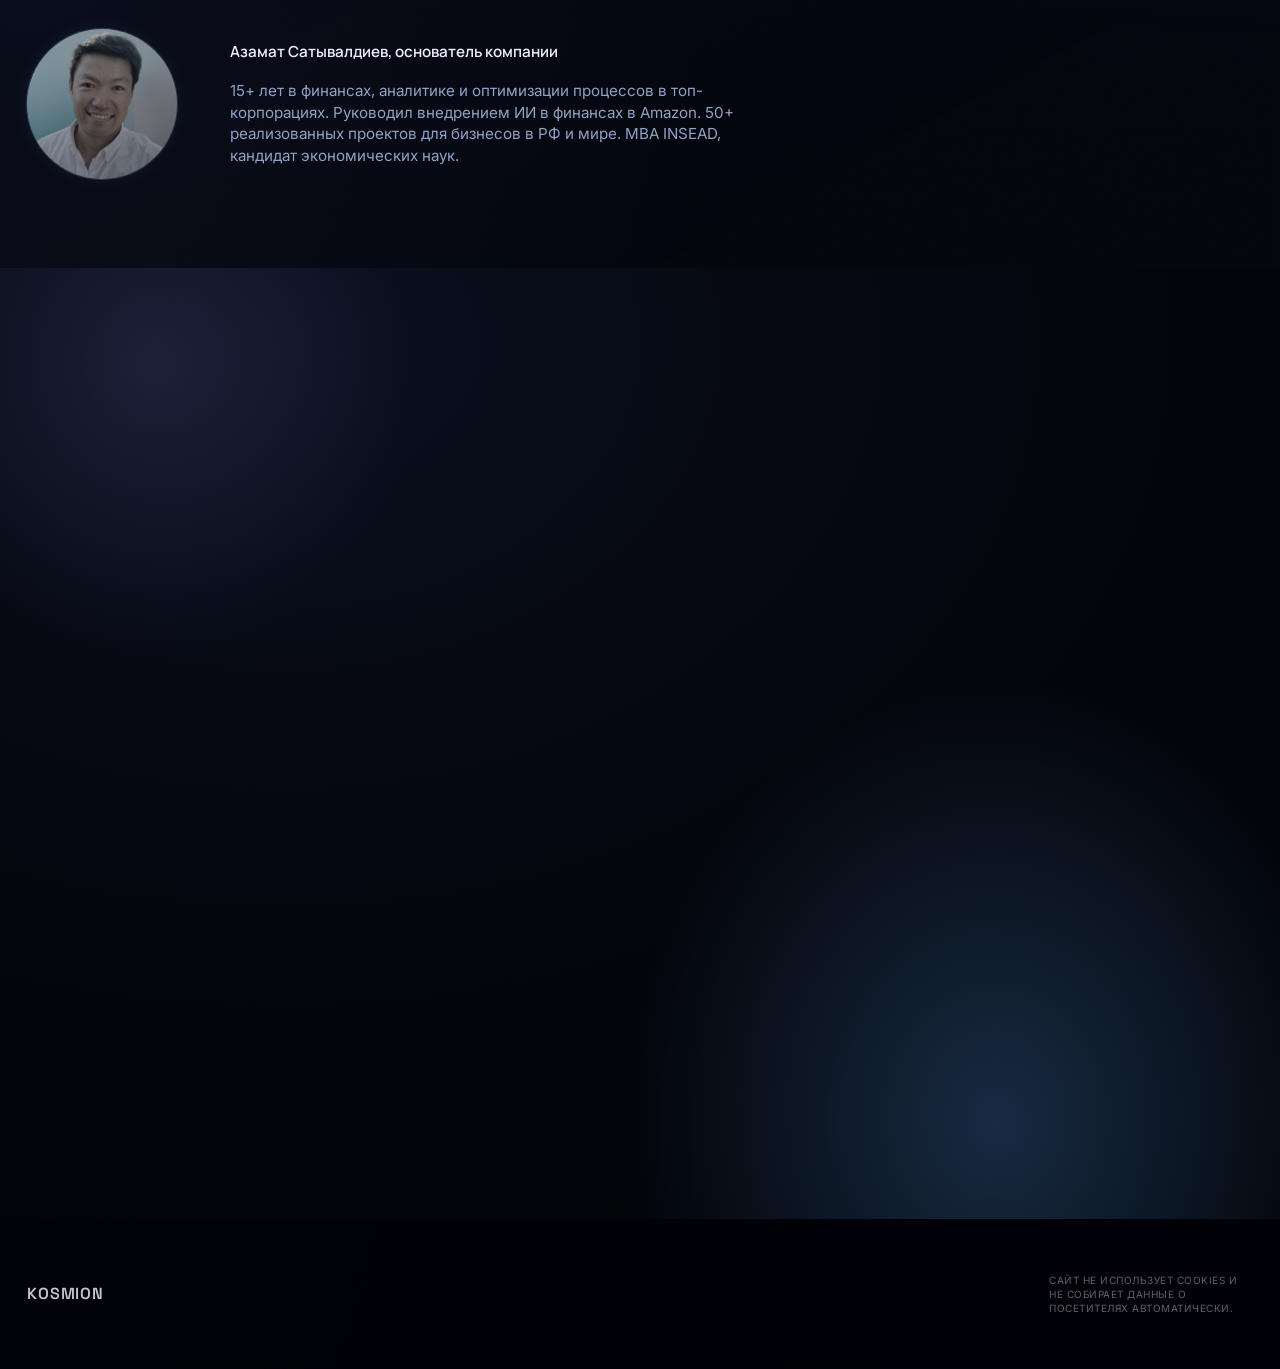
==== commit 95c31474: "Mobile hero: globe upper-right at full brightness, copy moved below it, smaller type" ====
--- a/index.html
+++ b/index.html
@@ -208,16 +208,37 @@
        ABOVE the canvas (z2) and below the copy (z3). */
     .hero::before{content:"";position:absolute;inset:0;z-index:2;pointer-events:none;
       background:linear-gradient(100deg,rgba(0,2,6,.86) 0%,rgba(0,2,6,.55) 34%,rgba(0,2,6,0) 62%)}
-    @media(max-width:720px){.hero::before{background:linear-gradient(rgba(0,2,6,.30),rgba(0,2,6,.70))}}
+    /* Mobile scrim: the planet is in the upper right and the type is in the
+       lower half, so the darkening is now VERTICAL — clear across the top so
+       the globe stays bright, ramping to a solid base under the headline. The
+       old flat top-to-bottom wash dimmed the globe along with everything. */
+    @media(max-width:720px){.hero::before{background:
+      linear-gradient(rgba(0,2,6,0) 34%, rgba(0,2,6,.34) 52%, rgba(0,2,6,.74) 78%, rgba(0,2,6,.88) 100%)}}
     /* Layer order in the hero: gradient (element bg) < nebula ::after <
        canvas (z1) < scrim ::before (z2) < copy (z3). */
     #hero-dots{position:absolute;inset:0;z-index:1;pointer-events:none}
     /* On phones the copy spans full width and the right-anchored object
        lands under the headline - fade it there so type wins. */
-    @media(max-width:720px){#hero-dots{opacity:.8}}
+    /* Full brightness on a phone. The globe used to be dimmed to .45 (then .8)
+       because it sat behind the headline; now it lives on the right with the
+       copy on the left, so there is nothing to protect and no reason to fade
+       the planet. Per-dot dimming still handles any stray left-side dots
+       (see mask() in space.js). */
+    @media(max-width:720px){#hero-dots{opacity:1}}
     .hero .wrap{position:relative;z-index:3}
     /* 15ch was tuned for the 80px h1; at 56px it forces 3 short lines. */
     .hero h1{max-width:19ch;color:var(--ink-2)}
+    /* Phone: the planet owns the upper right, the copy owns the lower half.
+       align-items:end drops the text out from under the globe (the hero is a
+       centring grid by default, which put the headline straight through it),
+       and the type comes down a step because it no longer has the whole
+       viewport height to itself. */
+    @media(max-width:720px){
+      .hero{align-items:end;padding-bottom:12vh}
+      .hero h1{font-size:clamp(1.7rem,7.8vw,2.2rem);max-width:15ch}
+      .hero .lede{max-width:30ch;font-size:1rem}
+      .hero .kicker{font-size:.9rem}
+    }
     .hero .lede{color:rgba(234,240,251,.80);font-size:clamp(1.05rem,2.4vw,1.2rem);margin-top:var(--space-s);max-width:56ch}
     .hero .cta{margin-top:var(--space-m);display:flex;gap:var(--space-s);flex-wrap:wrap}
     .kicker{font-family:var(--font-text);color:var(--accent);opacity:.9;margin-bottom:var(--space-s)}
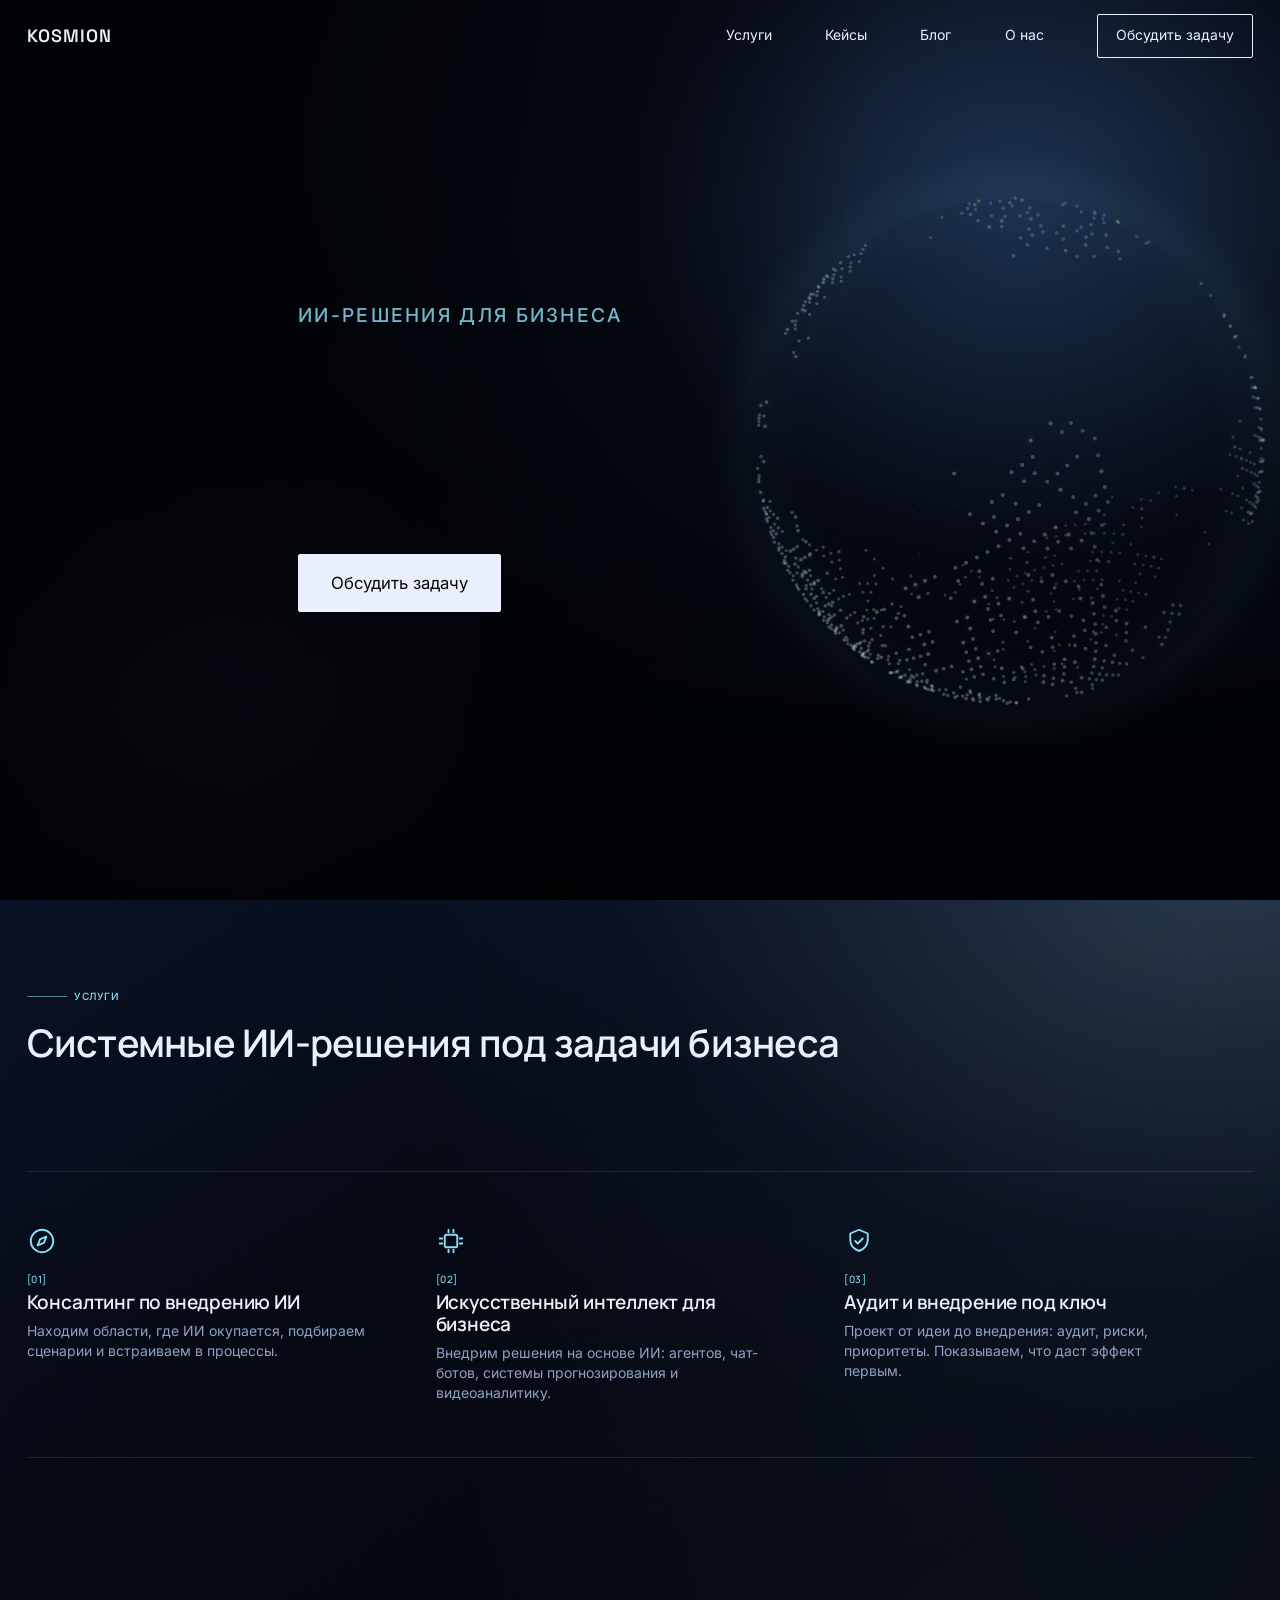
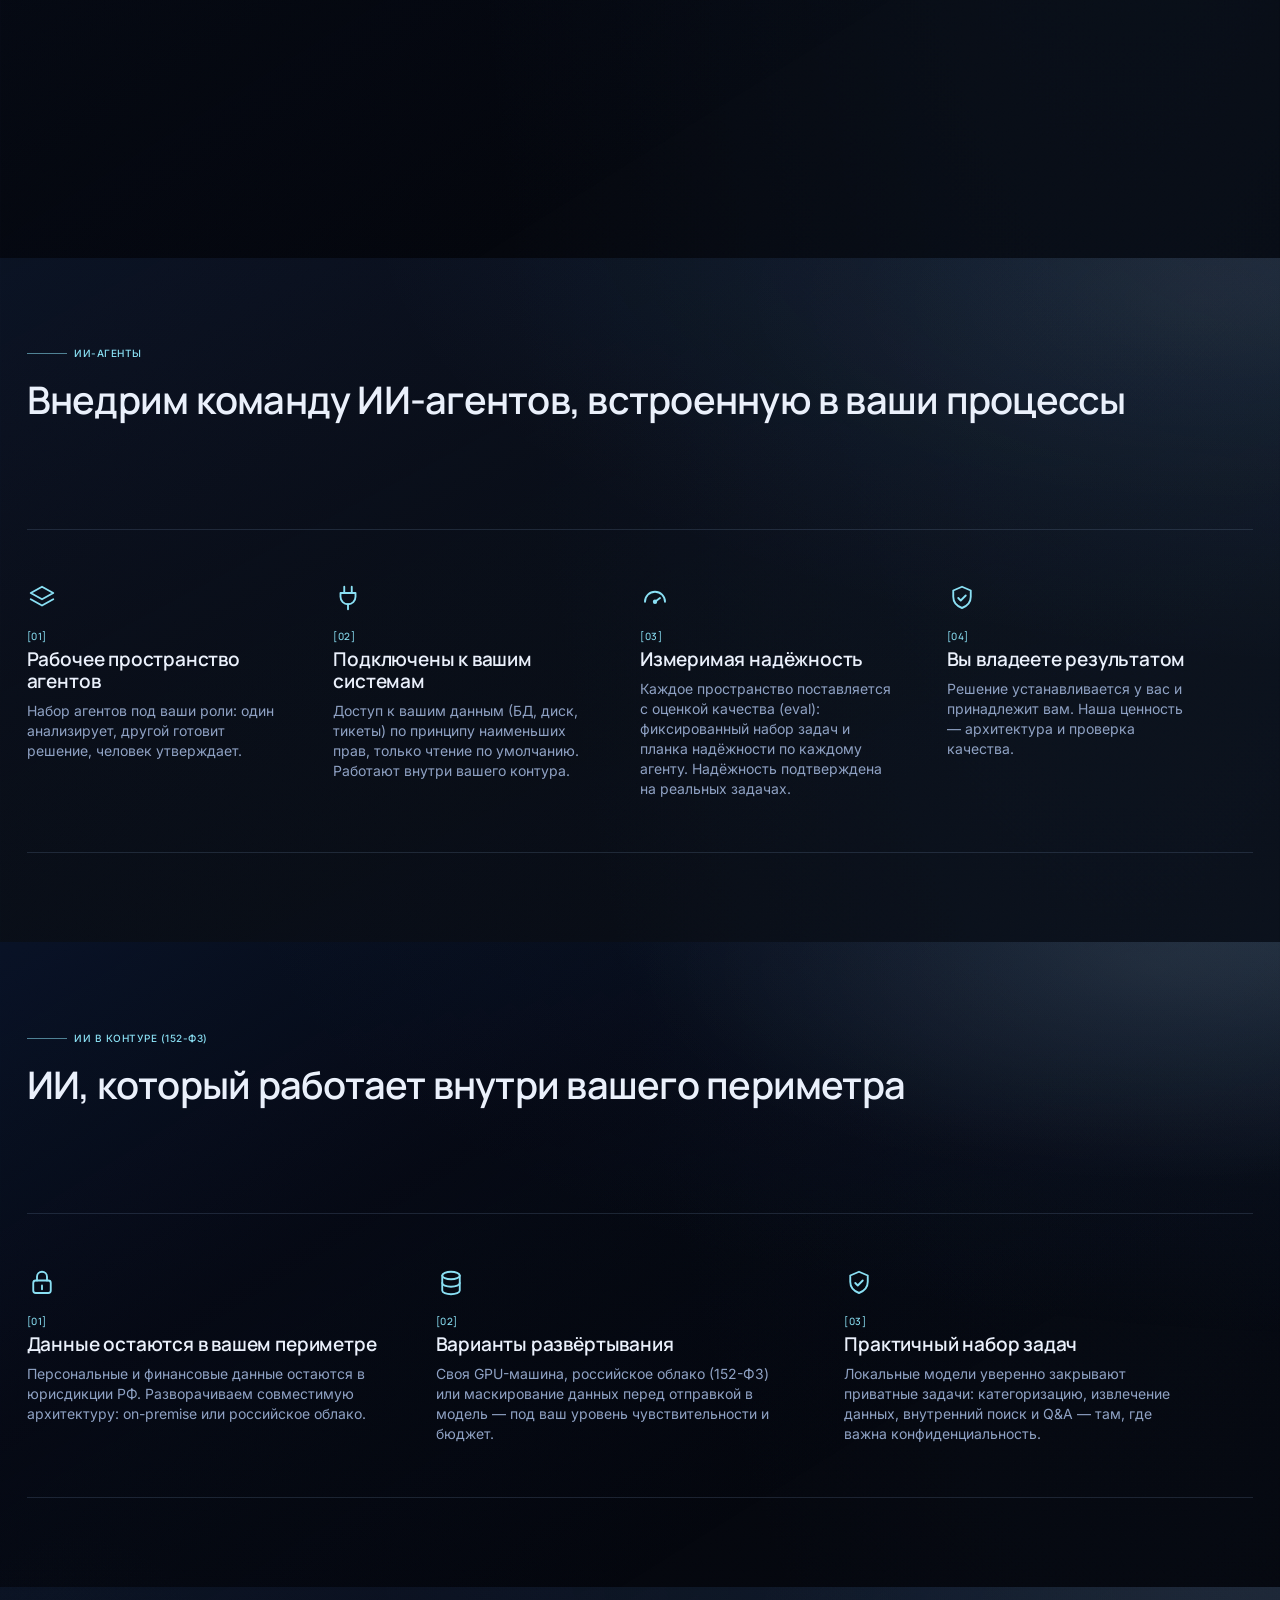
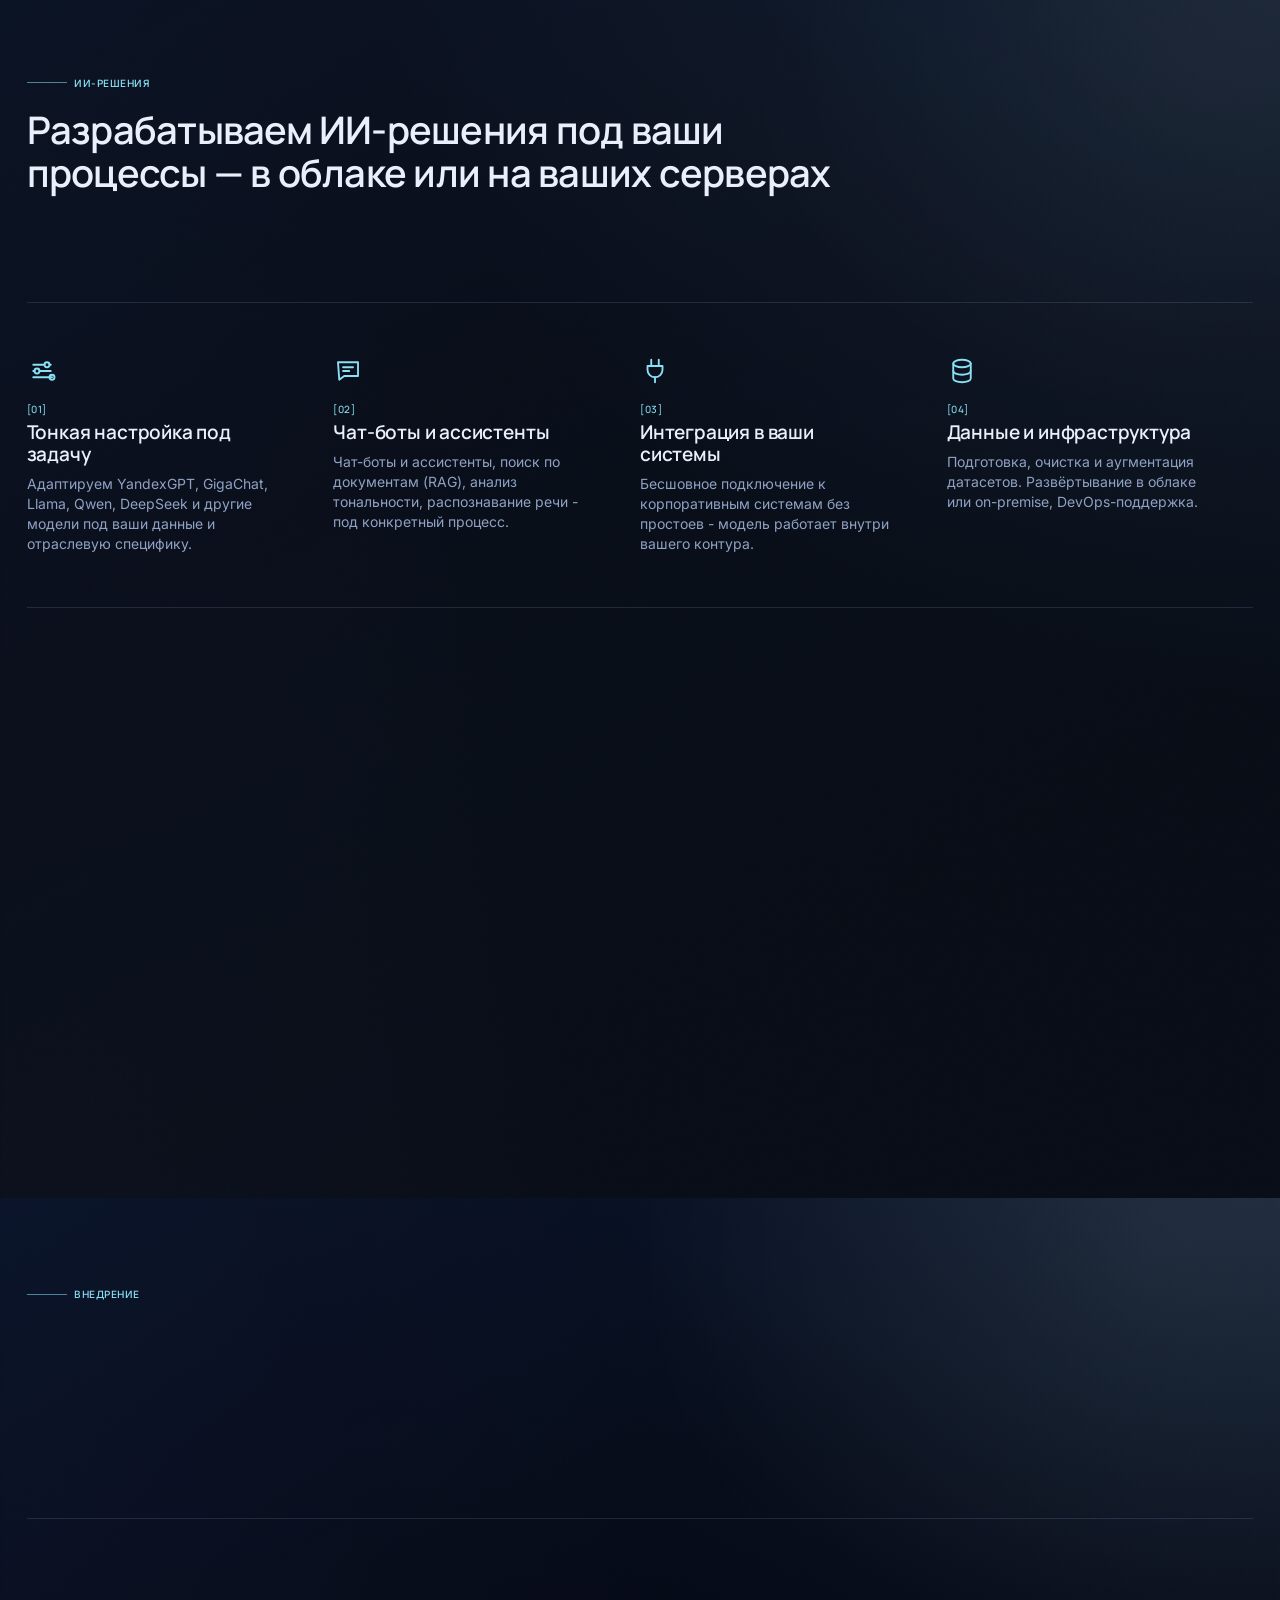
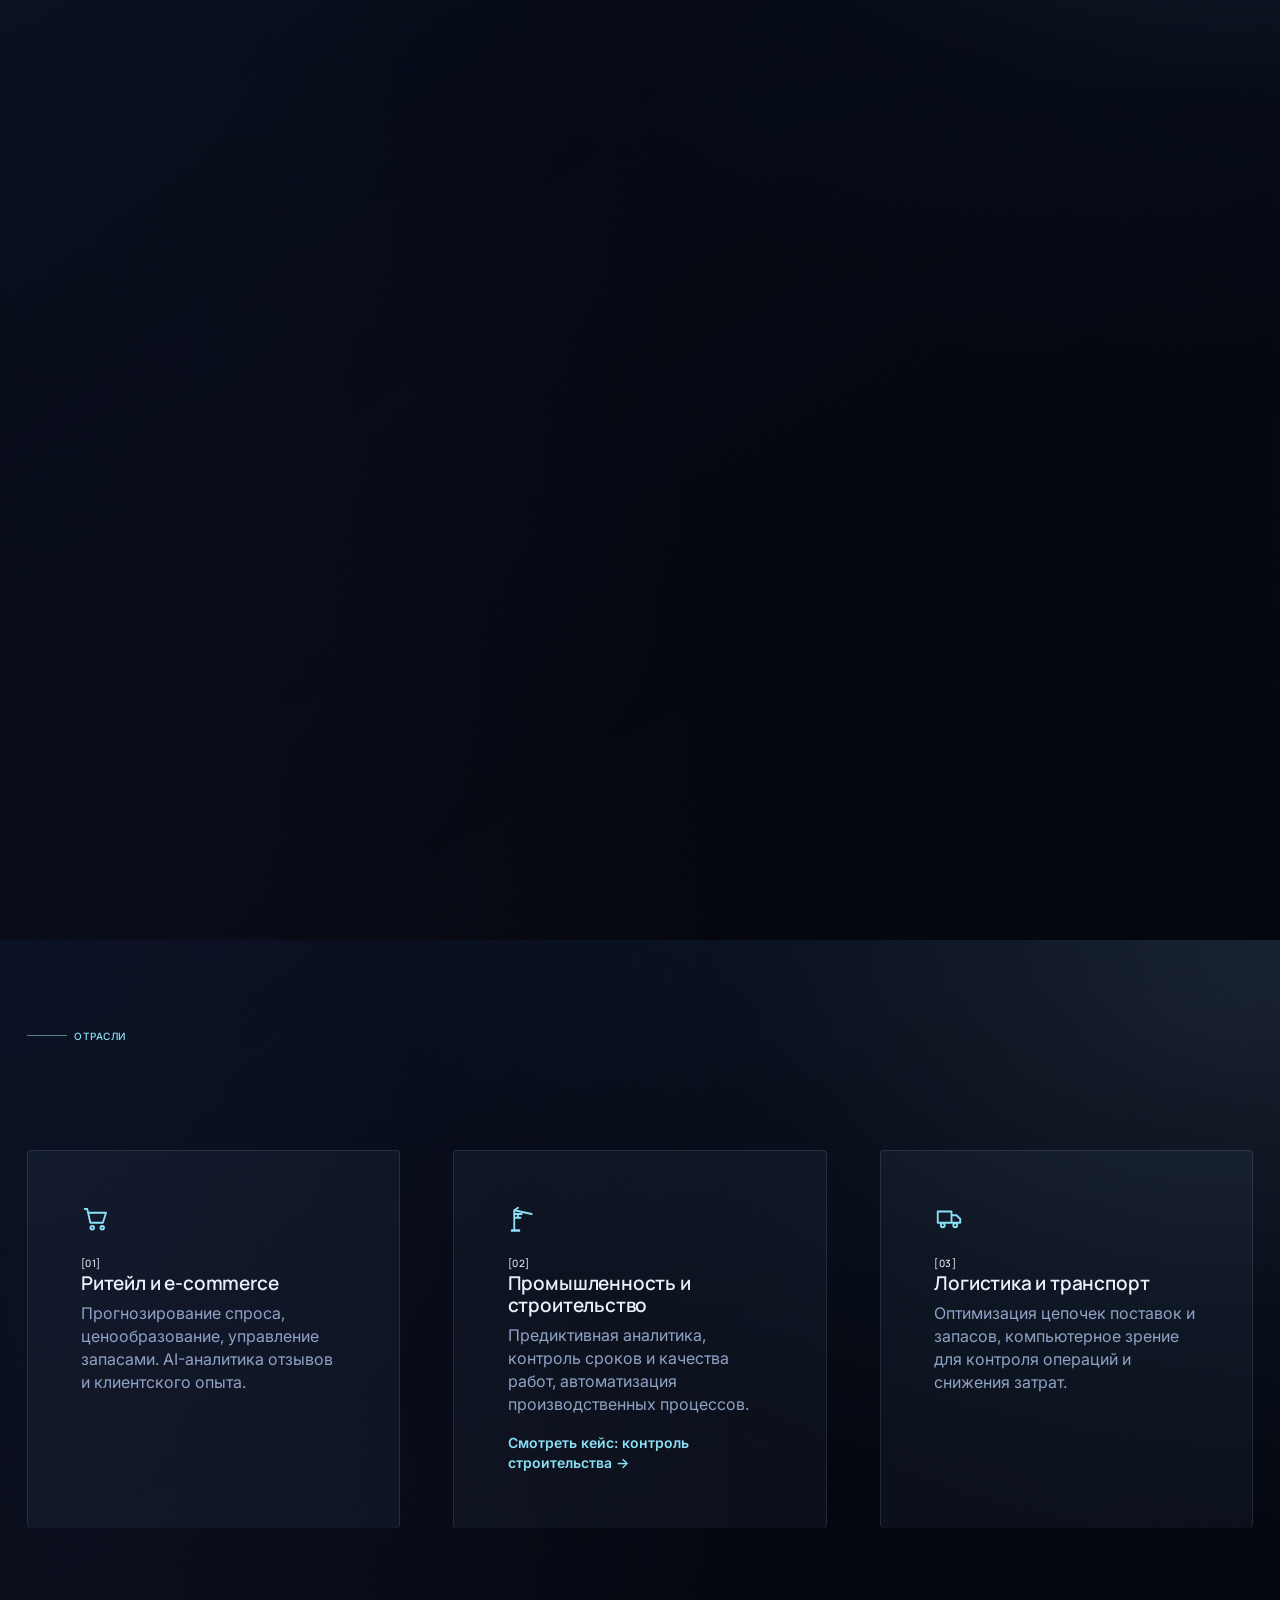
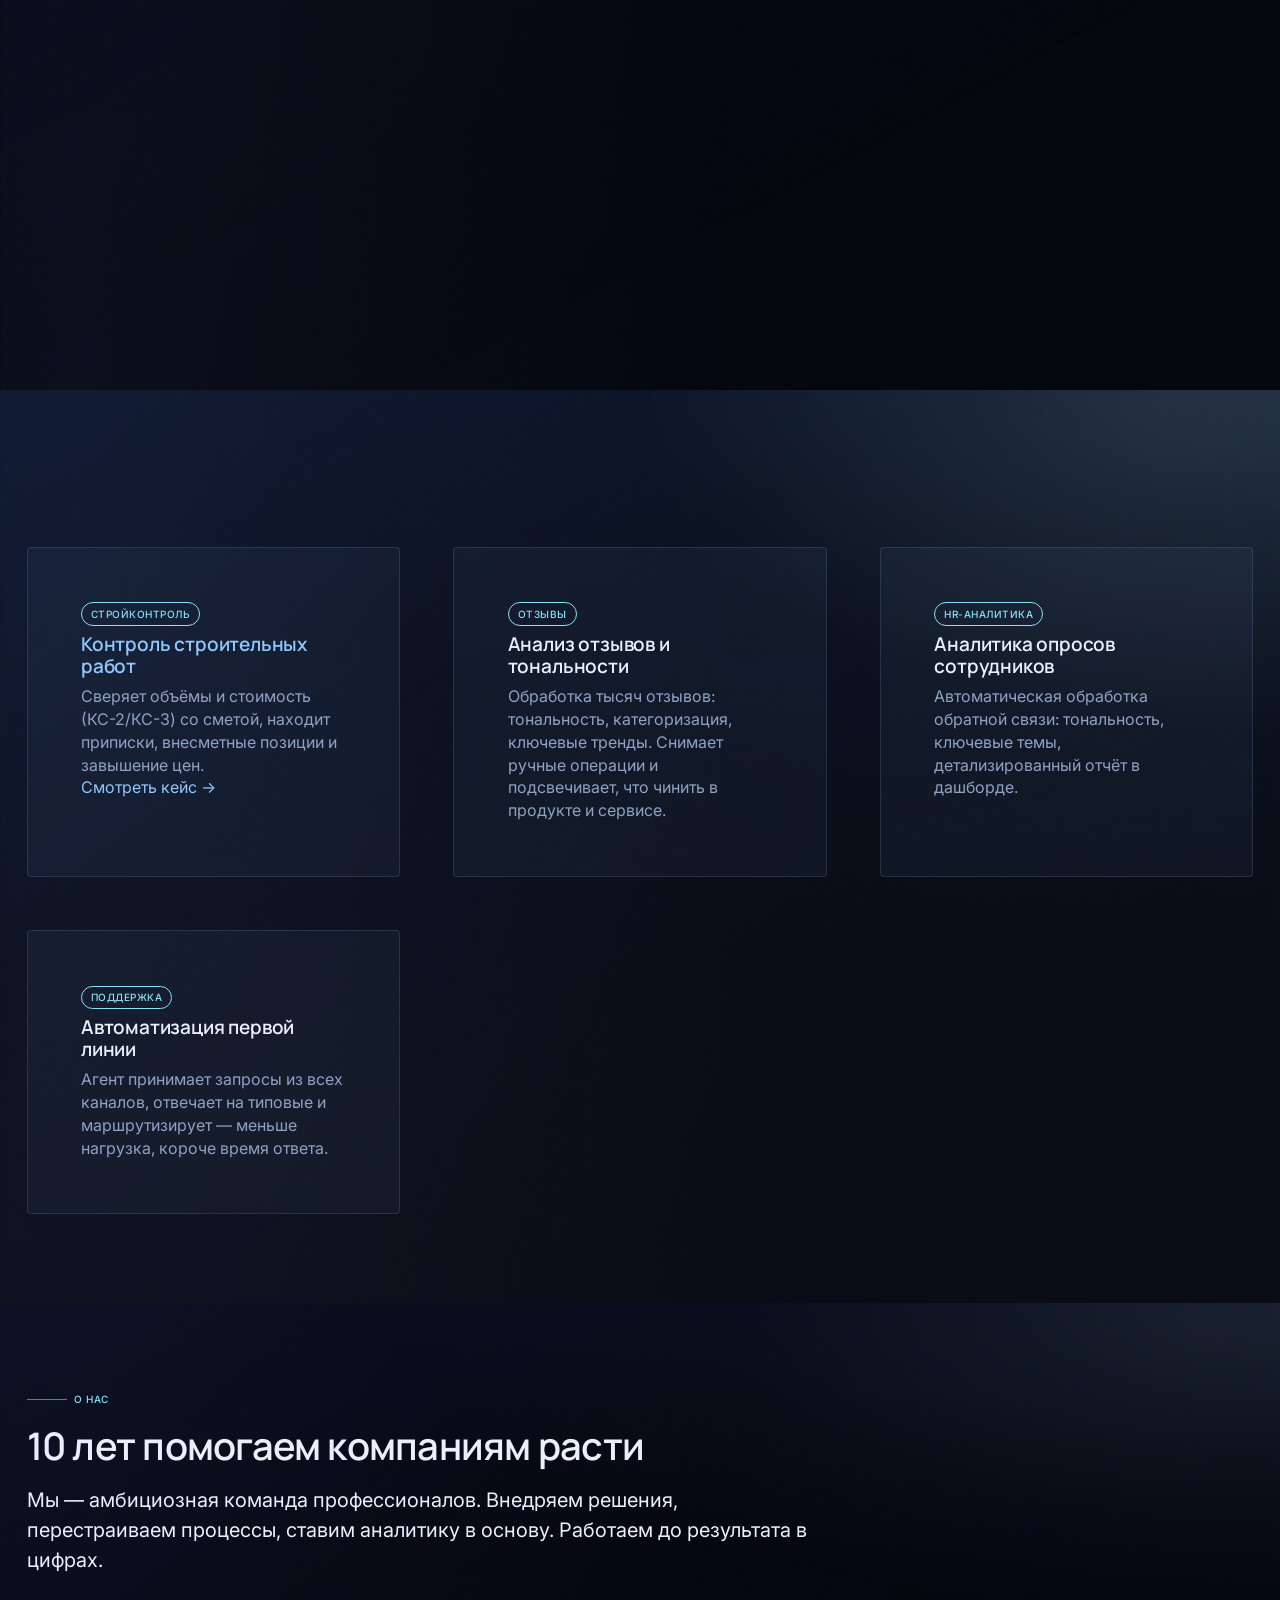
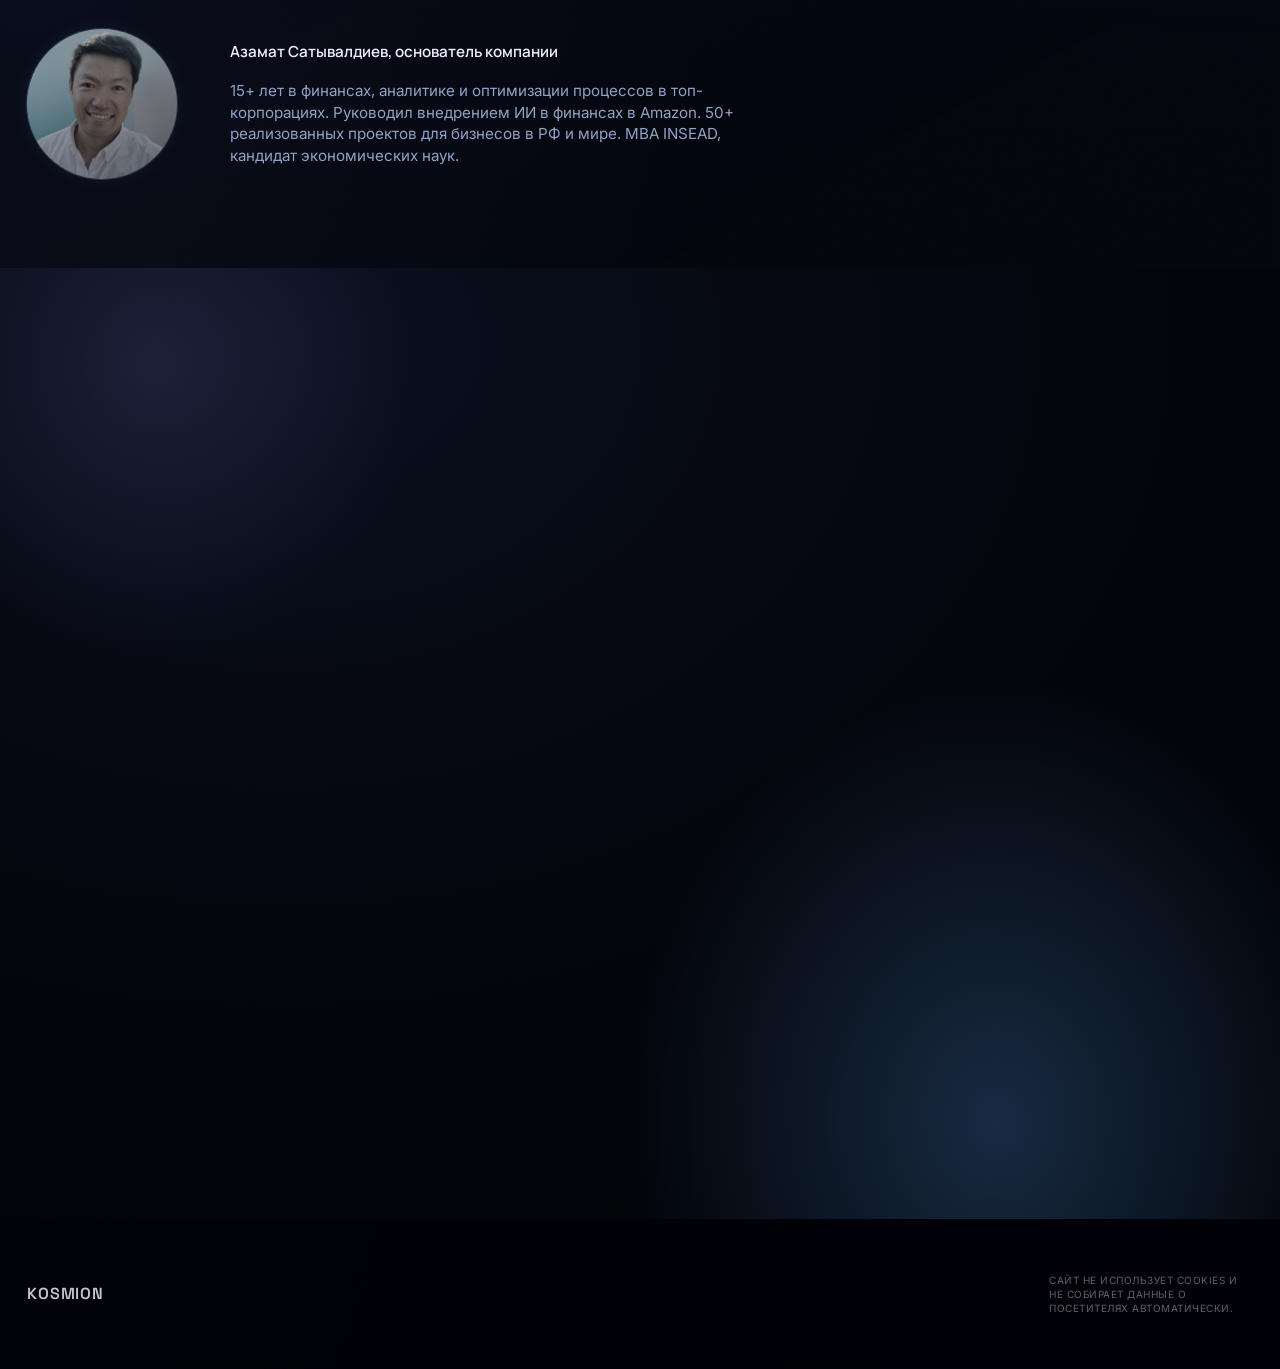
==== commit 13c1d1db: "Fix mobile text clipping on case page: h1 clamp floor was 2.6rem, grid min-content blowout, hero cop" ====
--- a/index.html
+++ b/index.html
@@ -234,10 +234,15 @@
        and the type comes down a step because it no longer has the whole
        viewport height to itself. */
     @media(max-width:720px){
-      .hero{align-items:end;padding-bottom:12vh}
+      /* minmax(0,1fr) stops a long unbreakable word from sizing the auto grid
+         track to its min-content and pushing the whole column past the
+         viewport (this is what clipped case.html's headline). */
+      .hero{align-items:end;padding-bottom:12vh;grid-template-columns:minmax(0,1fr)}
+      .hero .wrap{width:100%}
       .hero h1{font-size:clamp(1.7rem,7.8vw,2.2rem);max-width:15ch}
       .hero .lede{max-width:30ch;font-size:1rem}
       .hero .kicker{font-size:.9rem}
+      h1,h2,h3{overflow-wrap:break-word}
     }
     .hero .lede{color:rgba(234,240,251,.80);font-size:clamp(1.05rem,2.4vw,1.2rem);margin-top:var(--space-s);max-width:56ch}
     .hero .cta{margin-top:var(--space-m);display:flex;gap:var(--space-s);flex-wrap:wrap}
